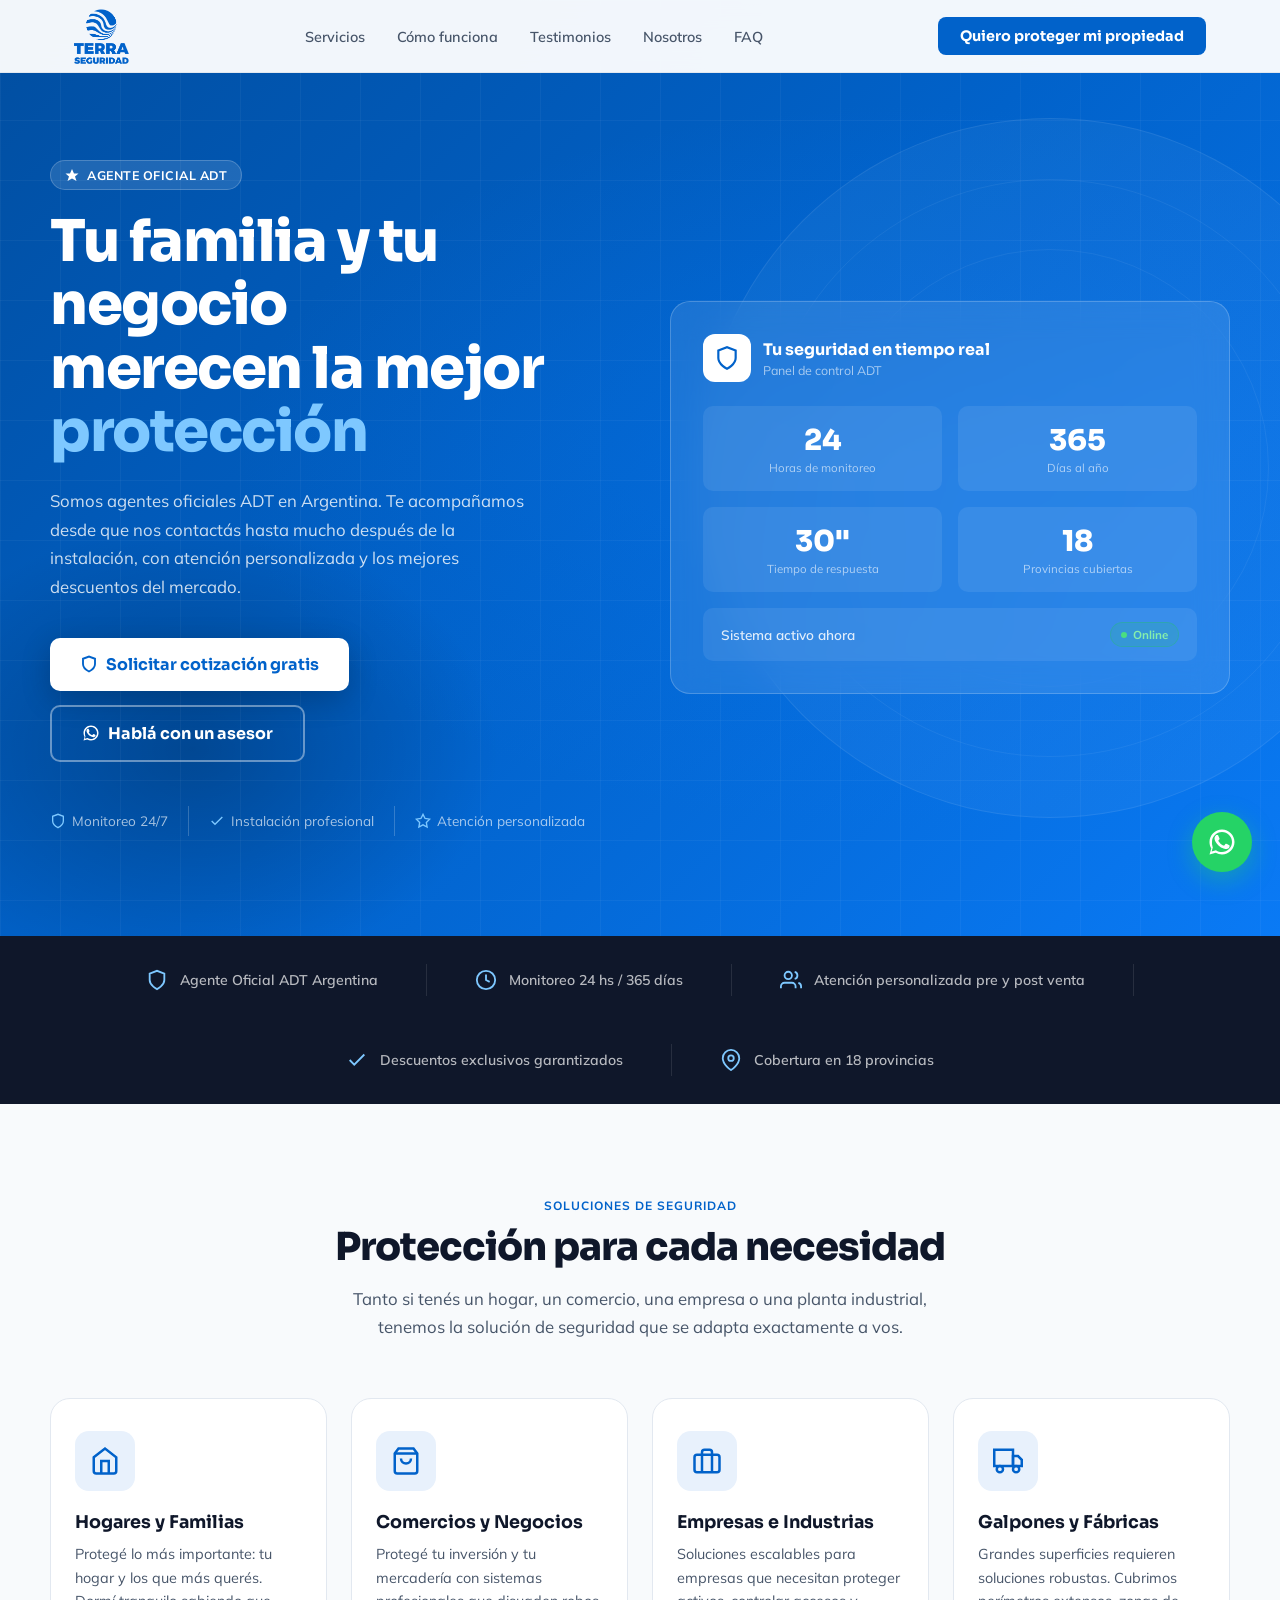
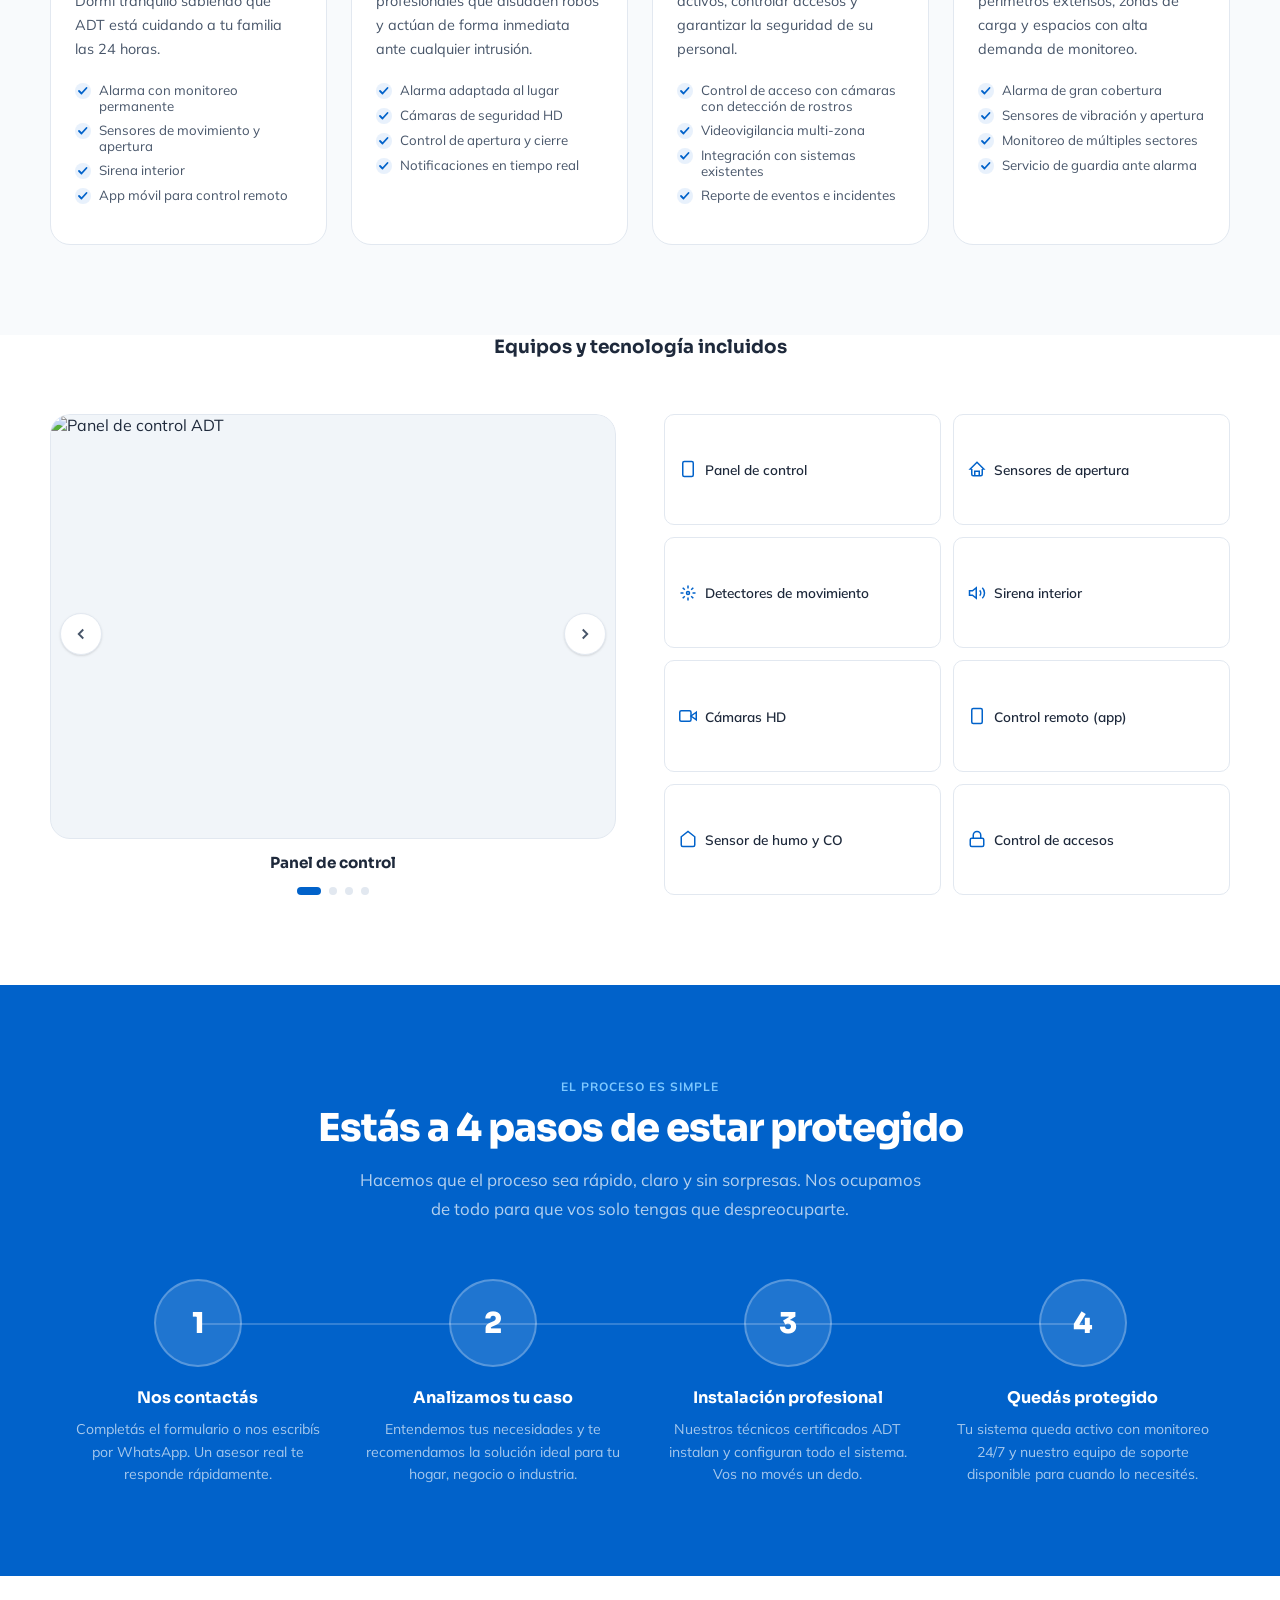
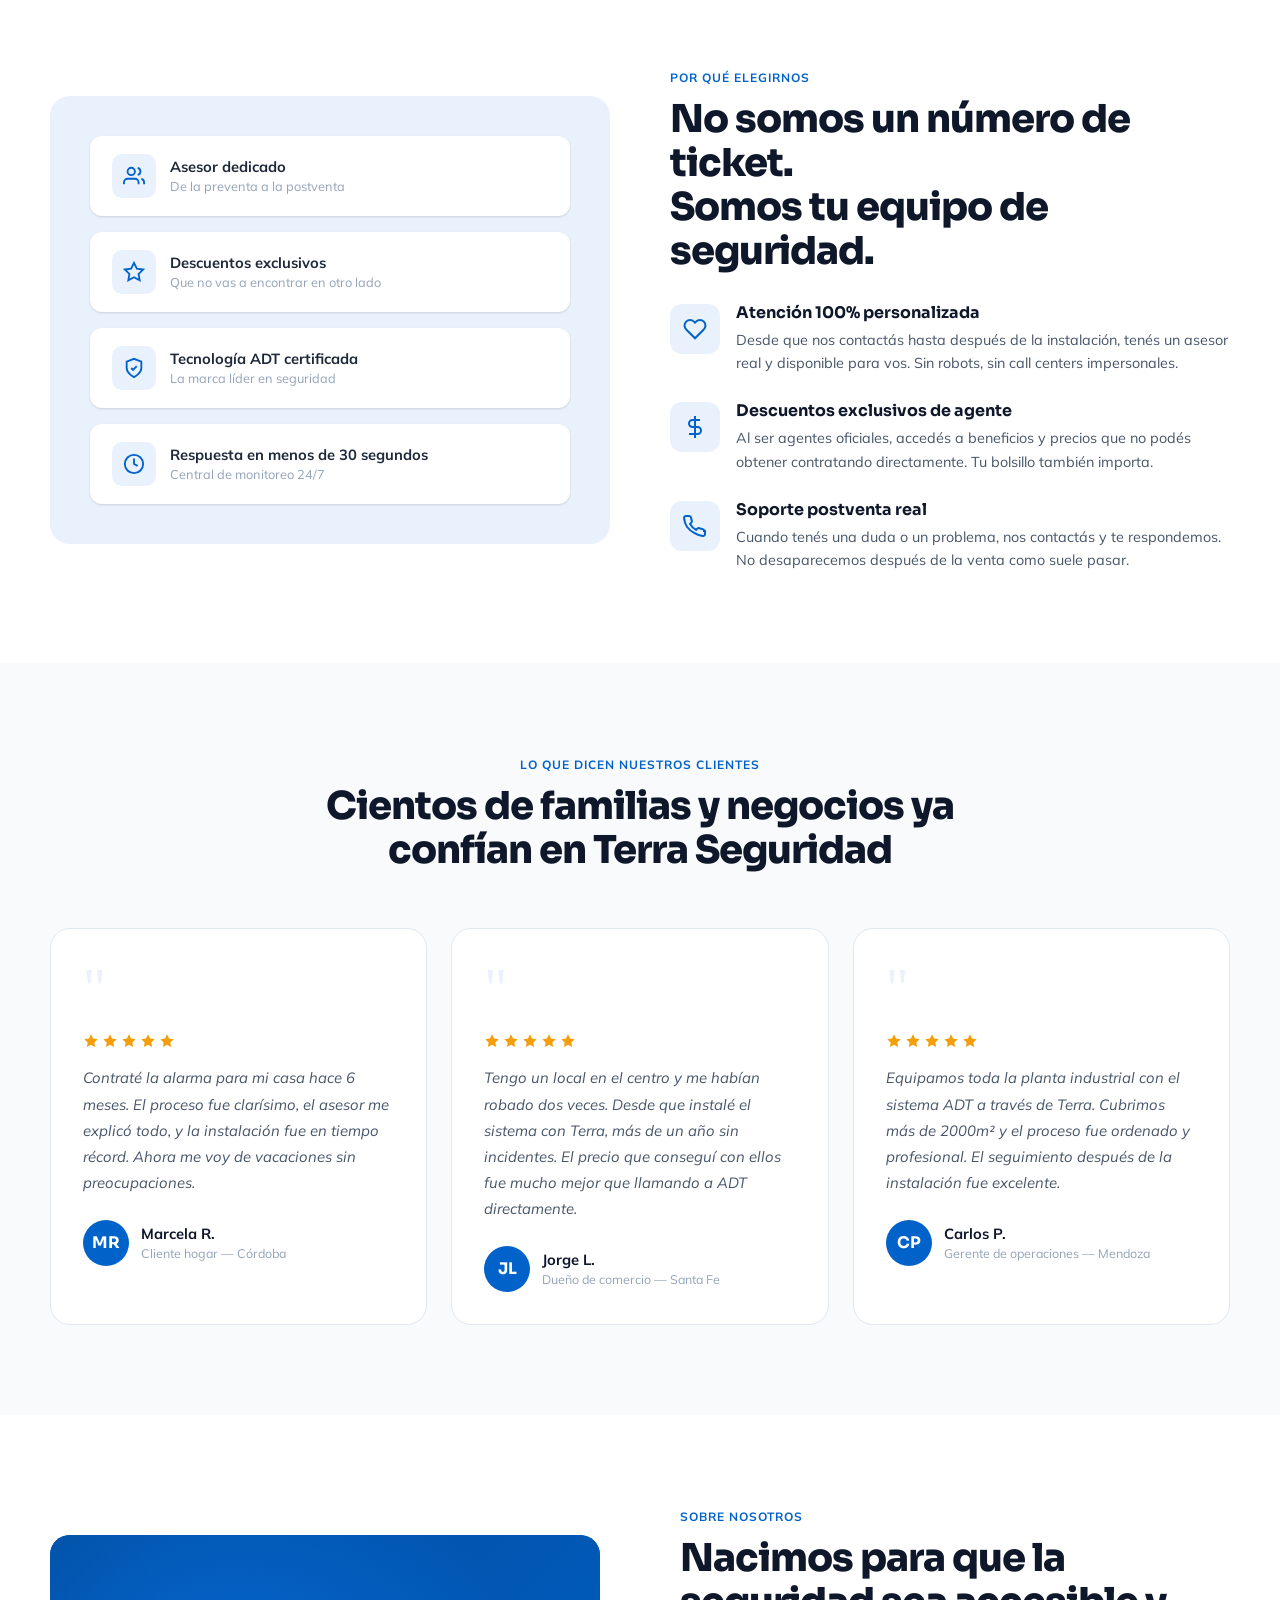
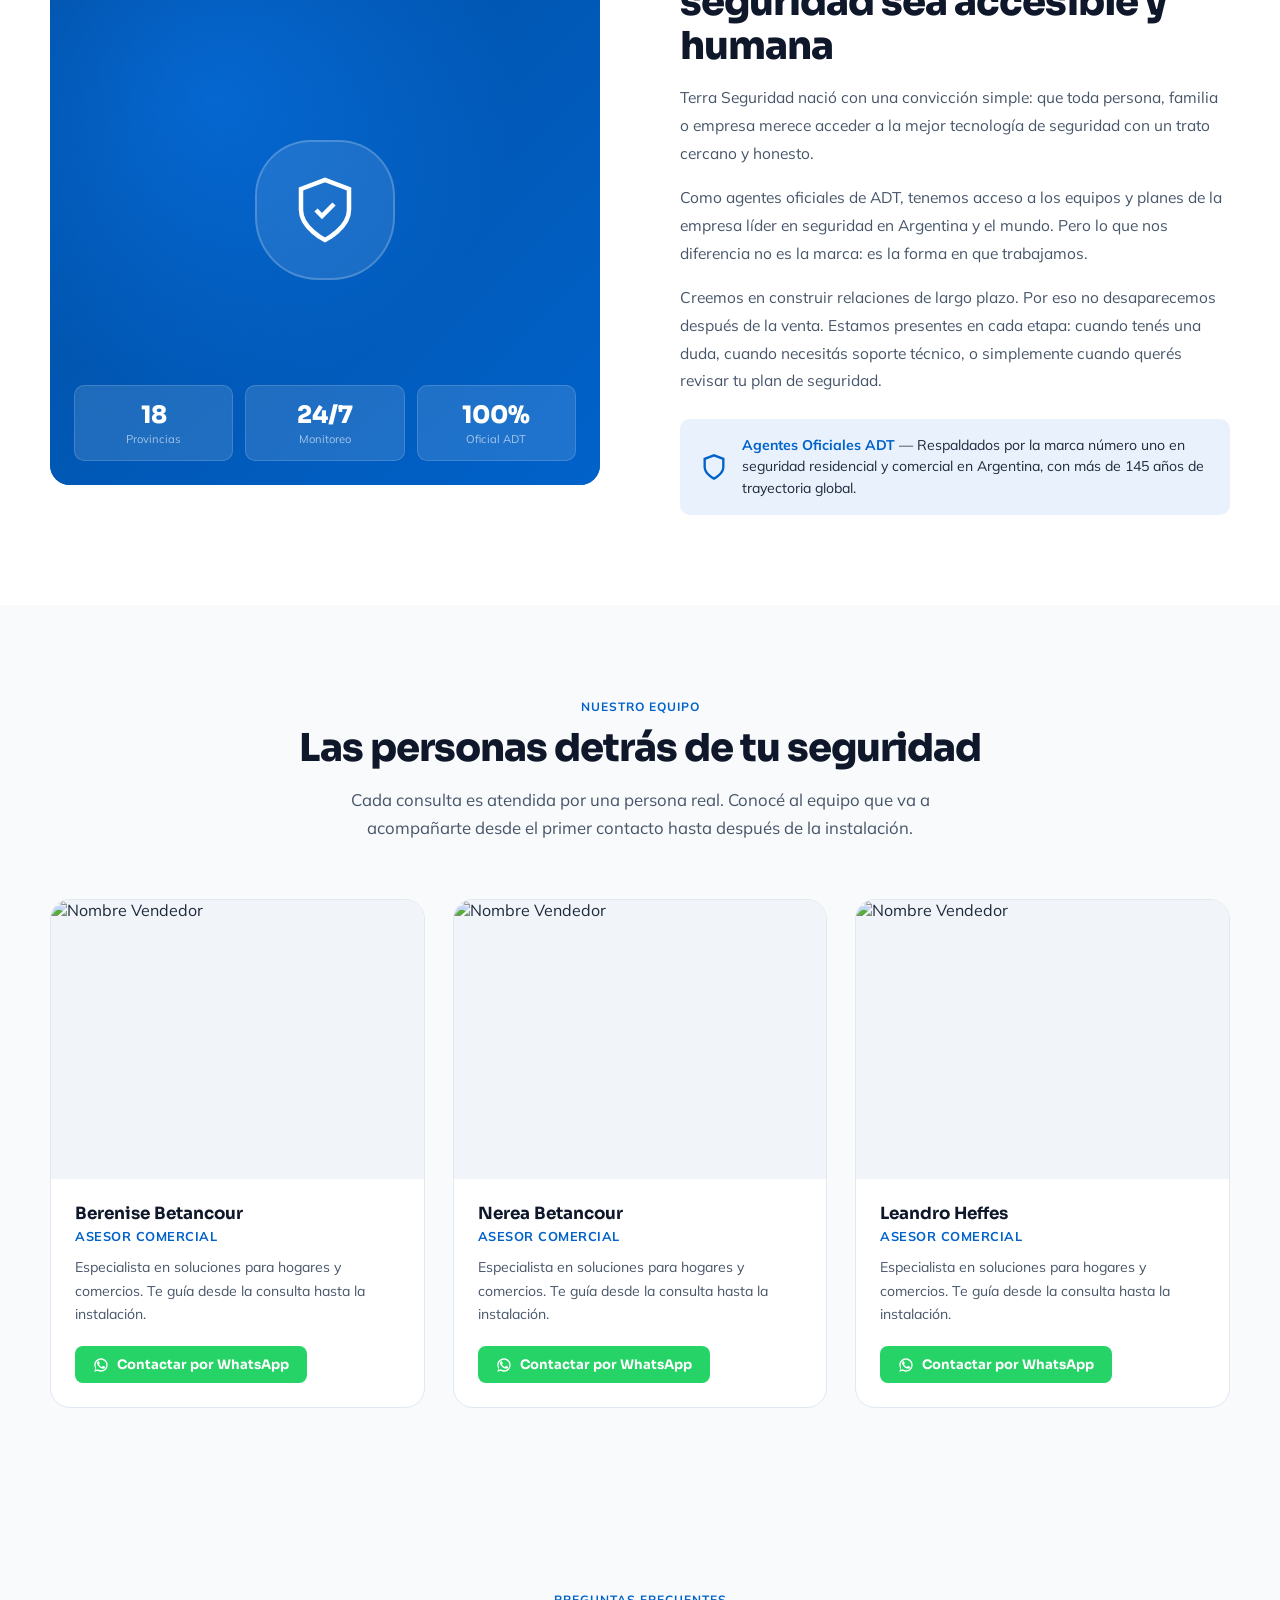
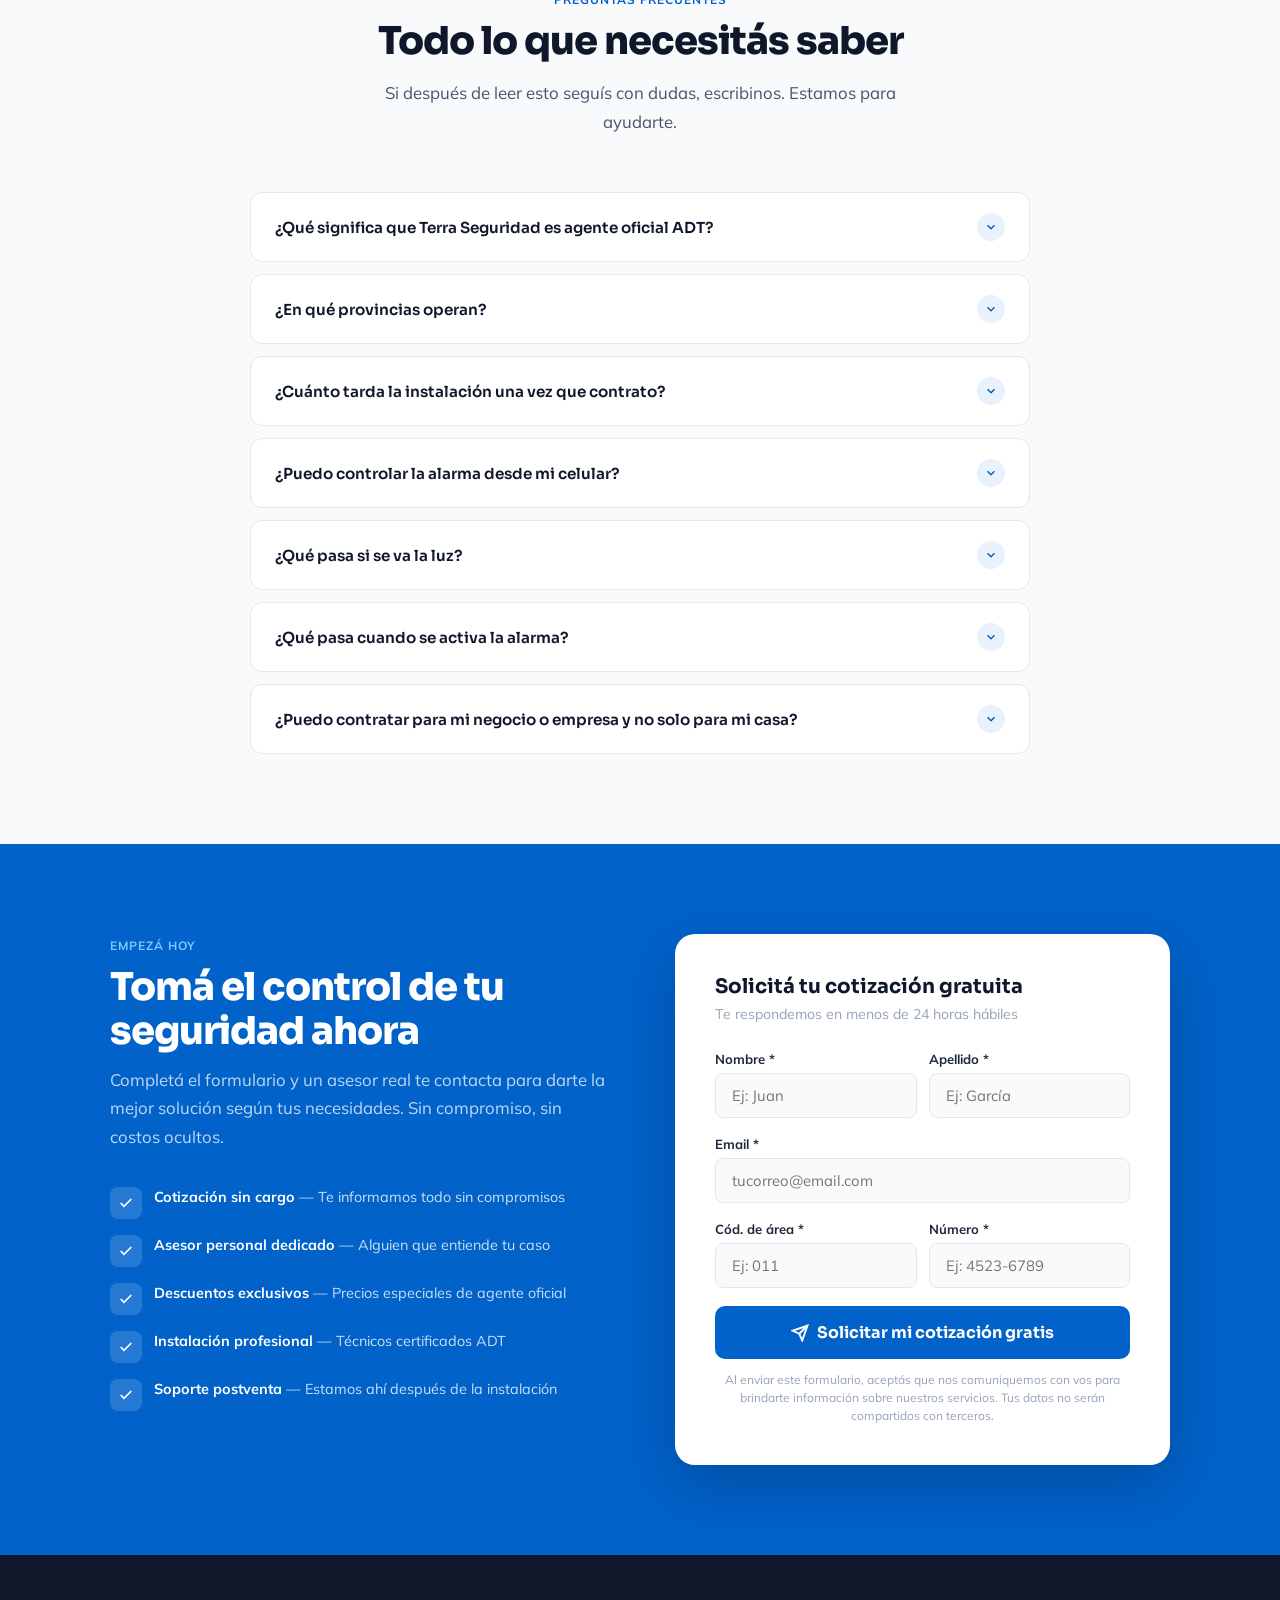
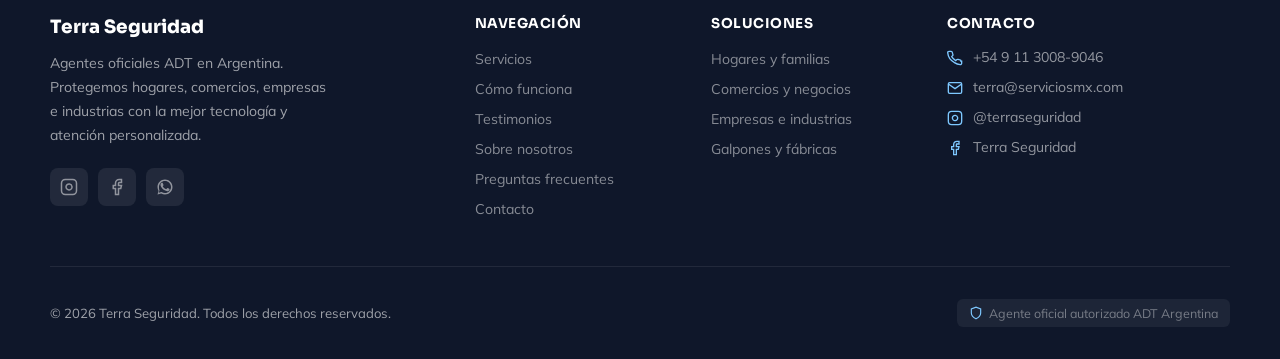
==== index.html @ da224b40 "first commit" ====
<!DOCTYPE html>
<html lang="es">
<head>
  <meta charset="UTF-8" />
  <meta name="viewport" content="width=device-width, initial-scale=1.0" />
  <title>Terra Seguridad | Agente Oficial ADT — Protegé lo que más querés</title>
  <meta name="description" content="Terra Seguridad, agente oficial ADT en Argentina. Alarmas, monitoreo 24/7 y equipos de seguridad con atención personalizada y descuentos exclusivos." />
  <link rel="preconnect" href="https://fonts.googleapis.com" />
  <link rel="preconnect" href="https://fonts.gstatic.com" crossorigin />
  <link href="https://fonts.googleapis.com/css2?family=Sora:wght@400;500;600;700;800&family=Mulish:wght@400;500;600;700&display=swap" rel="stylesheet" />
  <link rel="stylesheet" href="styles.css" />
  <link rel="icon" type="image/ico" href="./assets/favicon/favicon.ico">
</head>
<body>

<!-- ── NAV ── -->
<nav class="nav" id="nav">
  <div class="nav-inner">
    <a href="#inicio" class="nav-logo">
      <img src="./assets/images/blueTerraLogo.png" alt="Terra Seguridad" onerror="this.style.display='none'" />
    </a>
    <ul class="nav-links">
      <li><a href="#servicios">Servicios</a></li>
      <li><a href="#como-funciona">Cómo funciona</a></li>
      <li><a href="#testimonios">Testimonios</a></li>
      <li><a href="#nosotros">Nosotros</a></li>
      <li><a href="#faq">FAQ</a></li>
    </ul>
    <a href="#contacto" class="nav-cta desktop">Quiero proteger mi propiedad</a>
    <button class="nav-mobile-btn" id="mobileMenuBtn" aria-label="Menú">
      <span></span><span></span><span></span>
    </button>
  </div>
</nav>

<!-- ── MOBILE MENU ── -->
<div class="mobile-menu" id="mobileMenu">
  <a href="#servicios" onclick="closeMobileMenu()">Servicios</a>
  <a href="#como-funciona" onclick="closeMobileMenu()">Cómo funciona</a>
  <a href="#testimonios" onclick="closeMobileMenu()">Testimonios</a>
  <a href="#nosotros" onclick="closeMobileMenu()">Nosotros</a>
  <a href="#faq" onclick="closeMobileMenu()">FAQ</a>
  <a href="#contacto" class="nav-cta" onclick="closeMobileMenu()">Quiero proteger mi propiedad</a>
</div>

<!-- ── HERO ── -->
<section class="hero" id="inicio">
  <div class="hero-bg"></div>
  <div class="hero-grid"></div>
  <div class="hero-shape"></div>
  <div class="hero-inner">
    <div>
      <div class="hero-badge">
        <svg viewBox="0 0 14 14" fill="none"><path d="M7 1L9 5.5H13.5L10 8.5L11.5 13L7 10.5L2.5 13L4 8.5L0.5 5.5H5L7 1Z" fill="currentColor"/></svg>
        Agente Oficial ADT
      </div>
      <h1 class="hero-title">
        Tu familia y tu negocio<br/>
        merecen la mejor<br/>
        <span>protección</span>
      </h1>
      <p class="hero-sub">
        Somos agentes oficiales ADT en Argentina. Te acompañamos desde que nos contactás hasta mucho después de la instalación, con atención personalizada y los mejores descuentos del mercado.
      </p>
      <div class="hero-actions">
        <a href="#contacto" class="btn-primary">
          <svg width="18" height="18" viewBox="0 0 24 24" fill="none" stroke="currentColor" stroke-width="2.5"><path d="M12 22s8-4 8-10V5l-8-3-8 3v7c0 6 8 10 8 10z"/></svg>
          Solicitar cotización gratis
        </a>
        <a href="https://wa.me/5491130089046" target="_blank" class="btn-secondary">
          <svg viewBox="0 0 24 24" width="18" height="18" fill="currentColor"><path d="M17.472 14.382c-.297-.149-1.758-.867-2.03-.967-.273-.099-.471-.148-.67.15-.197.297-.767.966-.94 1.164-.173.199-.347.223-.644.075-.297-.15-1.255-.463-2.39-1.475-.883-.788-1.48-1.761-1.653-2.059-.173-.297-.018-.458.13-.606.134-.133.298-.347.446-.52.149-.174.198-.298.298-.497.099-.198.05-.371-.025-.52-.075-.149-.669-1.612-.916-2.207-.242-.579-.487-.5-.669-.51-.173-.008-.371-.01-.57-.01-.198 0-.52.074-.792.372-.272.297-1.04 1.016-1.04 2.479 0 1.462 1.065 2.875 1.213 3.074.149.198 2.096 3.2 5.077 4.487.709.306 1.262.489 1.694.625.712.227 1.36.195 1.871.118.571-.085 1.758-.719 2.006-1.413.248-.694.248-1.289.173-1.413-.074-.124-.272-.198-.57-.347z"/><path d="M11.999 2C6.477 2 2 6.477 2 12c0 1.89.525 3.66 1.438 5.168L2 22l4.948-1.42A9.956 9.956 0 0 0 12 22c5.523 0 10-4.477 10-10S17.522 2 12 2zm0 18c-1.665 0-3.22-.457-4.548-1.251l-.328-.195-3.408.978.957-3.32-.214-.34A7.956 7.956 0 0 1 4 12c0-4.411 3.589-8 8-8s8 3.589 8 8-3.589 8-8 8z"/></svg>
          Hablá con un asesor
        </a>
      </div>
      <div class="hero-trust">
        <div class="hero-trust-item">
          <svg viewBox="0 0 24 24" fill="none" stroke="currentColor" stroke-width="2"><path d="M12 22s8-4 8-10V5l-8-3-8 3v7c0 6 8 10 8 10z"/></svg>
          Monitoreo 24/7
        </div>
        <div class="hero-trust-divider"></div>
        <div class="hero-trust-item">
          <svg viewBox="0 0 24 24" fill="none" stroke="currentColor" stroke-width="2"><polyline points="20 6 9 17 4 12"/></svg>
          Instalación profesional
        </div>
        <div class="hero-trust-divider"></div>
        <div class="hero-trust-item">
          <svg viewBox="0 0 24 24" fill="none" stroke="currentColor" stroke-width="2"><path d="M12 2l3.09 6.26L22 9.27l-5 4.87 1.18 6.88L12 17.77l-6.18 3.25L7 14.14 2 9.27l6.91-1.01L12 2z"/></svg>
          Atención personalizada
        </div>
      </div>
    </div>
    <div>
      <div class="hero-card">
        <div class="hero-card-header">
          <div class="hero-card-icon">
            <svg viewBox="0 0 24 24" fill="none" stroke="currentColor" stroke-width="2"><path d="M12 22s8-4 8-10V5l-8-3-8 3v7c0 6 8 10 8 10z"/></svg>
          </div>
          <div>
            <div class="hero-card-title">Tu seguridad en tiempo real</div>
            <div class="hero-card-sub">Panel de control ADT</div>
          </div>
        </div>
        <div class="hero-stat-grid">
          <div class="hero-stat">
            <div class="hero-stat-num" data-count="24">0</div>
            <div class="hero-stat-label">Horas de monitoreo</div>
          </div>
          <div class="hero-stat">
            <div class="hero-stat-num" data-count="365">0</div>
            <div class="hero-stat-label">Días al año</div>
          </div>
          <div class="hero-stat">
            <div class="hero-stat-num">30"</div>
            <div class="hero-stat-label">Tiempo de respuesta</div>
          </div>
          <div class="hero-stat">
            <div class="hero-stat-num">18</div>
            <div class="hero-stat-label">Provincias cubiertas</div>
          </div>
        </div>
        <div class="hero-monitoring">
          <span class="hero-monitoring-text">Sistema activo ahora</span>
          <span class="hero-pill"><span class="hero-pill-dot"></span>Online</span>
        </div>
      </div>
    </div>
  </div>
</section>

<!-- ── TRUST BAR ── -->
<div class="trust-bar">
  <div class="trust-bar-inner">
    <div class="trust-item">
      <svg viewBox="0 0 24 24" fill="none" stroke="currentColor" stroke-width="2"><path d="M12 22s8-4 8-10V5l-8-3-8 3v7c0 6 8 10 8 10z"/></svg>
      <span class="trust-item-text">Agente Oficial ADT Argentina</span>
    </div>
    <div class="trust-divider"></div>
    <div class="trust-item">
      <svg viewBox="0 0 24 24" fill="none" stroke="currentColor" stroke-width="2"><circle cx="12" cy="12" r="10"/><polyline points="12 6 12 12 16 14"/></svg>
      <span class="trust-item-text">Monitoreo 24 hs / 365 días</span>
    </div>
    <div class="trust-divider"></div>
    <div class="trust-item">
      <svg viewBox="0 0 24 24" fill="none" stroke="currentColor" stroke-width="2"><path d="M17 21v-2a4 4 0 0 0-4-4H5a4 4 0 0 0-4 4v2"/><circle cx="9" cy="7" r="4"/><path d="M23 21v-2a4 4 0 0 0-3-3.87"/><path d="M16 3.13a4 4 0 0 1 0 7.75"/></svg>
      <span class="trust-item-text">Atención personalizada pre y post venta</span>
    </div>
    <div class="trust-divider"></div>
    <div class="trust-item">
      <svg viewBox="0 0 24 24" fill="none" stroke="currentColor" stroke-width="2"><polyline points="20 6 9 17 4 12"/></svg>
      <span class="trust-item-text">Descuentos exclusivos garantizados</span>
    </div>
    <div class="trust-divider"></div>
    <div class="trust-item">
      <svg viewBox="0 0 24 24" fill="none" stroke="currentColor" stroke-width="2"><path d="M21 10c0 7-9 13-9 13s-9-6-9-13a9 9 0 0 1 18 0z"/><circle cx="12" cy="10" r="3"/></svg>
      <span class="trust-item-text">Cobertura en 18 provincias</span>
    </div>
  </div>
</div>

<!-- ── PRODUCTOS / SERVICIOS ── -->
<section class="products" id="servicios">
  <div class="section-inner">
    <div class="section-header center fade-up">
      <span class="section-tag">Soluciones de seguridad</span>
      <h2 class="section-title">Protección para cada necesidad</h2>
      <p class="section-sub">
        Tanto si tenés un hogar, un comercio, una empresa o una planta industrial, tenemos la solución de seguridad que se adapta exactamente a vos.
      </p>
    </div>
    <div class="products-grid">
      <div class="product-card fade-up">
        <div class="product-icon">
          <svg viewBox="0 0 24 24" fill="none" stroke="currentColor" stroke-width="2"><path d="M3 9l9-7 9 7v11a2 2 0 0 1-2 2H5a2 2 0 0 1-2-2z"/><polyline points="9 22 9 12 15 12 15 22"/></svg>
        </div>
        <div class="product-name">Hogares y Familias</div>
        <p class="product-desc">Protegé lo más importante: tu hogar y los que más querés. Dormí tranquilo sabiendo que ADT está cuidando a tu familia las 24 horas.</p>
        <ul class="product-features">
          <li>Alarma con monitoreo permanente</li>
          <li>Sensores de movimiento y apertura</li>
          <li>Sirena interior</li>
          <li>App móvil para control remoto</li>
        </ul>
      </div>
      <div class="product-card fade-up">
        <div class="product-icon">
          <svg viewBox="0 0 24 24" fill="none" stroke="currentColor" stroke-width="2"><path d="M6 2L3 6v14a2 2 0 0 0 2 2h14a2 2 0 0 0 2-2V6l-3-4z"/><line x1="3" y1="6" x2="21" y2="6"/><path d="M16 10a4 4 0 0 1-8 0"/></svg>
        </div>
        <div class="product-name">Comercios y Negocios</div>
        <p class="product-desc">Protegé tu inversión y tu mercadería con sistemas profesionales que disuaden robos y actúan de forma inmediata ante cualquier intrusión.</p>
        <ul class="product-features">
          <li>Alarma adaptada al lugar</li>
          <li>Cámaras de seguridad HD</li>
          <li>Control de apertura y cierre</li>
          <li>Notificaciones en tiempo real</li>
        </ul>
      </div>
      <div class="product-card fade-up">
        <div class="product-icon">
          <svg viewBox="0 0 24 24" fill="none" stroke="currentColor" stroke-width="2"><rect x="2" y="7" width="20" height="14" rx="2" ry="2"/><path d="M16 21V5a2 2 0 0 0-2-2h-4a2 2 0 0 0-2 2v16"/></svg>
        </div>
        <div class="product-name">Empresas e Industrias</div>
        <p class="product-desc">Soluciones escalables para empresas que necesitan proteger activos, controlar accesos y garantizar la seguridad de su personal.</p>
        <ul class="product-features">
          <li>Control de acceso con cámaras con detección de rostros</li>
          <li>Videovigilancia multi-zona</li>
          <li>Integración con sistemas existentes</li>
          <li>Reporte de eventos e incidentes</li>
        </ul>
      </div>
      <div class="product-card fade-up">
        <div class="product-icon">
          <svg viewBox="0 0 24 24" fill="none" stroke="currentColor" stroke-width="2"><path d="M1 3h15v13H1z"/><path d="M16 8h4l3 3v5h-7V8z"/><circle cx="5.5" cy="18.5" r="2.5"/><circle cx="18.5" cy="18.5" r="2.5"/></svg>
        </div>
        <div class="product-name">Galpones y Fábricas</div>
        <p class="product-desc">Grandes superficies requieren soluciones robustas. Cubrimos perímetros extensos, zonas de carga y espacios con alta demanda de monitoreo.</p>
        <ul class="product-features">
          <li>Alarma de gran cobertura</li>
          <li>Sensores de vibración y apertura</li>
          <li>Monitoreo de múltiples sectores</li>
          <li>Servicio de guardia ante alarma</li>
        </ul>
      </div>
    </div>
  </div>
</section>

<!-- ── EQUIPOS ── -->
<div class="equip-section">
  <div class="equip-inner fade-up">
    <p class="equip-title">Equipos y tecnología incluidos</p>

    <!-- Carousel -->
    <div class="equip-carousel-wrapper">
      <div class="equip-carousel" id="equipCarousel">
        <div class="equip-slide">
          <div class="equip-slide-img-wrap">
            <img src="assets/images/equipo 1.png" alt="Panel de control ADT" />
          </div>
          <div class="equip-slide-label">Panel de control</div>
        </div>
        <div class="equip-slide">
          <div class="equip-slide-img-wrap">
            <img src="assets/images/equipo 2.png" alt="Cámara de seguridad HD" />
          </div>
          <div class="equip-slide-label">Cámara HD</div>
        </div>
        <div class="equip-slide">
          <div class="equip-slide-img-wrap">
            <img src="assets/images/equipo 1.png" alt="Sensor de movimiento" />
          </div>
          <div class="equip-slide-label">Sensor de movimiento</div>
        </div>
        <div class="equip-slide">
          <div class="equip-slide-img-wrap">
            <img src="assets/images/equipo 2.png" alt="Sirena interior" />
          </div>
          <div class="equip-slide-label">Sirena interior</div>
        </div>
      </div>

      <button class="equip-arrow equip-arrow-prev" id="equipPrev" aria-label="Anterior">
        <svg viewBox="0 0 24 24" fill="none" stroke="currentColor" stroke-width="2.5"><polyline points="15 18 9 12 15 6"/></svg>
      </button>
      <button class="equip-arrow equip-arrow-next" id="equipNext" aria-label="Siguiente">
        <svg viewBox="0 0 24 24" fill="none" stroke="currentColor" stroke-width="2.5"><polyline points="9 6 15 12 9 18"/></svg>
      </button>

      <div class="equip-dots" id="equipDots">
        <button class="equip-dot active" onclick="goToSlide(0)" aria-label="Slide 1"></button>
        <button class="equip-dot" onclick="goToSlide(1)" aria-label="Slide 2"></button>
        <button class="equip-dot" onclick="goToSlide(2)" aria-label="Slide 3"></button>
        <button class="equip-dot" onclick="goToSlide(3)" aria-label="Slide 4"></button>
      </div>
    </div>

    <!-- Chips (igual que antes) -->
    <div class="equip-grid">
      <div class="equip-chip"><svg viewBox="0 0 24 24" fill="none" stroke="currentColor" stroke-width="2"><rect x="5" y="2" width="14" height="20" rx="2" ry="2"/><line x1="12" y1="18" x2="12.01" y2="18"/></svg>Panel de control</div>
      <div class="equip-chip"><svg viewBox="0 0 24 24" fill="none" stroke="currentColor" stroke-width="2"><path d="M5 12H3l9-9 9 9h-2"/><path d="M5 12v7a2 2 0 0 0 2 2h10a2 2 0 0 0 2-2v-7"/><path d="M9 21v-6h6v6"/></svg>Sensores de apertura</div>
      <div class="equip-chip"><svg viewBox="0 0 24 24" fill="none" stroke="currentColor" stroke-width="2"><circle cx="12" cy="12" r="2"/><path d="M12 2v4M12 18v4M4.93 4.93l2.83 2.83M16.24 16.24l2.83 2.83M2 12h4M18 12h4M4.93 19.07l2.83-2.83M16.24 7.76l2.83-2.83"/></svg>Detectores de movimiento</div>
      <div class="equip-chip"><svg viewBox="0 0 24 24" fill="none" stroke="currentColor" stroke-width="2"><polygon points="11 5 6 9 2 9 2 15 6 15 11 19 11 5"/><path d="M15.54 8.46a5 5 0 0 1 0 7.07"/><path d="M19.07 4.93a10 10 0 0 1 0 14.14"/></svg>Sirena interior</div>
      <div class="equip-chip"><svg viewBox="0 0 24 24" fill="none" stroke="currentColor" stroke-width="2"><path d="M23 7l-7 5 7 5V7z"/><rect x="1" y="5" width="15" height="14" rx="2" ry="2"/></svg>Cámaras HD</div>
      <div class="equip-chip"><svg viewBox="0 0 24 24" fill="none" stroke="currentColor" stroke-width="2"><rect x="5" y="2" width="14" height="20" rx="2" ry="2"/><line x1="12" y1="18" x2="12.01" y2="18"/></svg>Control remoto (app)</div>
      <div class="equip-chip"><svg viewBox="0 0 24 24" fill="none" stroke="currentColor" stroke-width="2"><path d="M3 9l9-7 9 7v11a2 2 0 0 1-2 2H5a2 2 0 0 1-2-2z"/></svg>Sensor de humo y CO</div>
      <div class="equip-chip"><svg viewBox="0 0 24 24" fill="none" stroke="currentColor" stroke-width="2"><rect x="3" y="11" width="18" height="11" rx="2" ry="2"/><path d="M7 11V7a5 5 0 0 1 10 0v4"/></svg>Control de accesos</div>
    </div>
  </div>
</div>

<!-- ── CÓMO FUNCIONA ── -->
<section class="how" id="como-funciona">
  <div class="section-inner">
    <div class="section-header center fade-up">
      <span class="section-tag">El proceso es simple</span>
      <h2 class="section-title">Estás a 4 pasos de estar protegido</h2>
      <p class="section-sub" style="color:rgba(255,255,255,.7)">
        Hacemos que el proceso sea rápido, claro y sin sorpresas. Nos ocupamos de todo para que vos solo tengas que despreocuparte.
      </p>
    </div>
    <div class="steps">
      <div class="step fade-up">
        <div class="step-num">1</div>
        <div class="step-title">Nos contactás</div>
        <p class="step-desc">Completás el formulario o nos escribís por WhatsApp. Un asesor real te responde rápidamente.</p>
      </div>
      <div class="step fade-up">
        <div class="step-num">2</div>
        <div class="step-title">Analizamos tu caso</div>
        <p class="step-desc">Entendemos tus necesidades y te recomendamos la solución ideal para tu hogar, negocio o industria.</p>
      </div>
      <div class="step fade-up">
        <div class="step-num">3</div>
        <div class="step-title">Instalación profesional</div>
        <p class="step-desc">Nuestros técnicos certificados ADT instalan y configuran todo el sistema. Vos no movés un dedo.</p>
      </div>
      <div class="step fade-up">
        <div class="step-num">4</div>
        <div class="step-title">Quedás protegido</div>
        <p class="step-desc">Tu sistema queda activo con monitoreo 24/7 y nuestro equipo de soporte disponible para cuando lo necesités.</p>
      </div>
    </div>
  </div>
</section>

<!-- ── POR QUÉ ELEGIRNOS ── -->
<section class="about" id="por-que">
  <div class="section-inner">
    <div class="why-grid">
      <div class="why-visual fade-up">
        <div class="why-visual-card">
          <div class="why-visual-icon"><svg viewBox="0 0 24 24" fill="none" stroke="currentColor" stroke-width="2"><path d="M17 21v-2a4 4 0 0 0-4-4H5a4 4 0 0 0-4 4v2"/><circle cx="9" cy="7" r="4"/><path d="M23 21v-2a4 4 0 0 0-3-3.87"/><path d="M16 3.13a4 4 0 0 1 0 7.75"/></svg></div>
          <div><div class="why-visual-text">Asesor dedicado</div><div class="why-visual-sub">De la preventa a la postventa</div></div>
        </div>
        <div class="why-visual-card">
          <div class="why-visual-icon"><svg viewBox="0 0 24 24" fill="none" stroke="currentColor" stroke-width="2"><path d="M12 2l3.09 6.26L22 9.27l-5 4.87 1.18 6.88L12 17.77l-6.18 3.25L7 14.14 2 9.27l6.91-1.01L12 2z"/></svg></div>
          <div><div class="why-visual-text">Descuentos exclusivos</div><div class="why-visual-sub">Que no vas a encontrar en otro lado</div></div>
        </div>
        <div class="why-visual-card">
          <div class="why-visual-icon"><svg viewBox="0 0 24 24" fill="none" stroke="currentColor" stroke-width="2"><path d="M12 22s8-4 8-10V5l-8-3-8 3v7c0 6 8 10 8 10z"/><polyline points="9 12 11 14 15 10"/></svg></div>
          <div><div class="why-visual-text">Tecnología ADT certificada</div><div class="why-visual-sub">La marca líder en seguridad</div></div>
        </div>
        <div class="why-visual-card">
          <div class="why-visual-icon"><svg viewBox="0 0 24 24" fill="none" stroke="currentColor" stroke-width="2"><circle cx="12" cy="12" r="10"/><polyline points="12 6 12 12 16 14"/></svg></div>
          <div><div class="why-visual-text">Respuesta en menos de 30 segundos</div><div class="why-visual-sub">Central de monitoreo 24/7</div></div>
        </div>
      </div>
      <div class="fade-up">
        <span class="section-tag">Por qué elegirnos</span>
        <h2 class="section-title">No somos un número de ticket.<br/>Somos tu equipo de seguridad.</h2>
        <div class="why-list" style="margin-top: 28px;">
          <div class="why-item">
            <div class="why-item-icon"><svg viewBox="0 0 24 24" fill="none" stroke="currentColor" stroke-width="2"><path d="M20.84 4.61a5.5 5.5 0 0 0-7.78 0L12 5.67l-1.06-1.06a5.5 5.5 0 0 0-7.78 7.78l1.06 1.06L12 21.23l7.78-7.78 1.06-1.06a5.5 5.5 0 0 0 0-7.78z"/></svg></div>
            <div>
              <div class="why-item-title">Atención 100% personalizada</div>
              <p class="why-item-text">Desde que nos contactás hasta después de la instalación, tenés un asesor real y disponible para vos. Sin robots, sin call centers impersonales.</p>
            </div>
          </div>
          <div class="why-item">
            <div class="why-item-icon"><svg viewBox="0 0 24 24" fill="none" stroke="currentColor" stroke-width="2"><line x1="12" y1="1" x2="12" y2="23"/><path d="M17 5H9.5a3.5 3.5 0 0 0 0 7h5a3.5 3.5 0 0 1 0 7H6"/></svg></div>
            <div>
              <div class="why-item-title">Descuentos exclusivos de agente</div>
              <p class="why-item-text">Al ser agentes oficiales, accedés a beneficios y precios que no podés obtener contratando directamente. Tu bolsillo también importa.</p>
            </div>
          </div>
          <div class="why-item">
            <div class="why-item-icon"><svg viewBox="0 0 24 24" fill="none" stroke="currentColor" stroke-width="2"><path d="M22 16.92v3a2 2 0 0 1-2.18 2 19.79 19.79 0 0 1-8.63-3.07A19.5 19.5 0 0 1 4.15 13a19.79 19.79 0 0 1-3.07-8.67A2 2 0 0 1 3.06 2h3a2 2 0 0 1 2 1.72c.127.96.361 1.903.7 2.81a2 2 0 0 1-.45 2.11L7.09 9.91a16 16 0 0 0 6 6l1.27-1.27a2 2 0 0 1 2.11-.45c.907.339 1.85.573 2.81.7A2 2 0 0 1 21 17z"/></svg></div>
            <div>
              <div class="why-item-title">Soporte postventa real</div>
              <p class="why-item-text">Cuando tenés una duda o un problema, nos contactás y te respondemos. No desaparecemos después de la venta como suele pasar.</p>
            </div>
          </div>
        </div>
      </div>
    </div>
  </div>
</section>

<!-- ── TESTIMONIOS ── -->
<section class="testimonials" id="testimonios">
  <div class="section-inner">
    <div class="section-header center fade-up">
      <span class="section-tag">Lo que dicen nuestros clientes</span>
      <h2 class="section-title">Cientos de familias y negocios ya<br/>confían en Terra Seguridad</h2>
    </div>
    <div class="testimonials-grid">
      <div class="testi-card fade-up">
        <span class="testi-quote">"</span>
        <div class="testi-stars">
          <svg viewBox="0 0 24 24"><path d="M12 2l3.09 6.26L22 9.27l-5 4.87 1.18 6.88L12 17.77l-6.18 3.25L7 14.14 2 9.27l6.91-1.01L12 2z"/></svg>
          <svg viewBox="0 0 24 24"><path d="M12 2l3.09 6.26L22 9.27l-5 4.87 1.18 6.88L12 17.77l-6.18 3.25L7 14.14 2 9.27l6.91-1.01L12 2z"/></svg>
          <svg viewBox="0 0 24 24"><path d="M12 2l3.09 6.26L22 9.27l-5 4.87 1.18 6.88L12 17.77l-6.18 3.25L7 14.14 2 9.27l6.91-1.01L12 2z"/></svg>
          <svg viewBox="0 0 24 24"><path d="M12 2l3.09 6.26L22 9.27l-5 4.87 1.18 6.88L12 17.77l-6.18 3.25L7 14.14 2 9.27l6.91-1.01L12 2z"/></svg>
          <svg viewBox="0 0 24 24"><path d="M12 2l3.09 6.26L22 9.27l-5 4.87 1.18 6.88L12 17.77l-6.18 3.25L7 14.14 2 9.27l6.91-1.01L12 2z"/></svg>
        </div>
        <p class="testi-text">Contraté la alarma para mi casa hace 6 meses. El proceso fue clarísimo, el asesor me explicó todo, y la instalación fue en tiempo récord. Ahora me voy de vacaciones sin preocupaciones.</p>
        <div class="testi-author">
          <div class="testi-avatar">MR</div>
          <div><div class="testi-name">Marcela R.</div><div class="testi-role">Cliente hogar — Córdoba</div></div>
        </div>
      </div>
      <div class="testi-card fade-up">
        <span class="testi-quote">"</span>
        <div class="testi-stars">
          <svg viewBox="0 0 24 24"><path d="M12 2l3.09 6.26L22 9.27l-5 4.87 1.18 6.88L12 17.77l-6.18 3.25L7 14.14 2 9.27l6.91-1.01L12 2z"/></svg>
          <svg viewBox="0 0 24 24"><path d="M12 2l3.09 6.26L22 9.27l-5 4.87 1.18 6.88L12 17.77l-6.18 3.25L7 14.14 2 9.27l6.91-1.01L12 2z"/></svg>
          <svg viewBox="0 0 24 24"><path d="M12 2l3.09 6.26L22 9.27l-5 4.87 1.18 6.88L12 17.77l-6.18 3.25L7 14.14 2 9.27l6.91-1.01L12 2z"/></svg>
          <svg viewBox="0 0 24 24"><path d="M12 2l3.09 6.26L22 9.27l-5 4.87 1.18 6.88L12 17.77l-6.18 3.25L7 14.14 2 9.27l6.91-1.01L12 2z"/></svg>
          <svg viewBox="0 0 24 24"><path d="M12 2l3.09 6.26L22 9.27l-5 4.87 1.18 6.88L12 17.77l-6.18 3.25L7 14.14 2 9.27l6.91-1.01L12 2z"/></svg>
        </div>
        <p class="testi-text">Tengo un local en el centro y me habían robado dos veces. Desde que instalé el sistema con Terra, más de un año sin incidentes. El precio que conseguí con ellos fue mucho mejor que llamando a ADT directamente.</p>
        <div class="testi-author">
          <div class="testi-avatar">JL</div>
          <div><div class="testi-name">Jorge L.</div><div class="testi-role">Dueño de comercio — Santa Fe</div></div>
        </div>
      </div>
      <div class="testi-card fade-up">
        <span class="testi-quote">"</span>
        <div class="testi-stars">
          <svg viewBox="0 0 24 24"><path d="M12 2l3.09 6.26L22 9.27l-5 4.87 1.18 6.88L12 17.77l-6.18 3.25L7 14.14 2 9.27l6.91-1.01L12 2z"/></svg>
          <svg viewBox="0 0 24 24"><path d="M12 2l3.09 6.26L22 9.27l-5 4.87 1.18 6.88L12 17.77l-6.18 3.25L7 14.14 2 9.27l6.91-1.01L12 2z"/></svg>
          <svg viewBox="0 0 24 24"><path d="M12 2l3.09 6.26L22 9.27l-5 4.87 1.18 6.88L12 17.77l-6.18 3.25L7 14.14 2 9.27l6.91-1.01L12 2z"/></svg>
          <svg viewBox="0 0 24 24"><path d="M12 2l3.09 6.26L22 9.27l-5 4.87 1.18 6.88L12 17.77l-6.18 3.25L7 14.14 2 9.27l6.91-1.01L12 2z"/></svg>
          <svg viewBox="0 0 24 24"><path d="M12 2l3.09 6.26L22 9.27l-5 4.87 1.18 6.88L12 17.77l-6.18 3.25L7 14.14 2 9.27l6.91-1.01L12 2z"/></svg>
        </div>
        <p class="testi-text">Equipamos toda la planta industrial con el sistema ADT a través de Terra. Cubrimos más de 2000m² y el proceso fue ordenado y profesional. El seguimiento después de la instalación fue excelente.</p>
        <div class="testi-author">
          <div class="testi-avatar">CP</div>
          <div><div class="testi-name">Carlos P.</div><div class="testi-role">Gerente de operaciones — Mendoza</div></div>
        </div>
      </div>
    </div>
  </div>
</section>

<!-- ── SOBRE NOSOTROS ── -->
<section class="about" id="nosotros">
  <div class="section-inner">
    <div class="about-grid">
      <div class="about-visual fade-up">
        <div class="about-visual-bg"></div>
        <div class="about-visual-shield">
          <svg viewBox="0 0 24 24" fill="none" stroke="currentColor" stroke-width="1.5"><path d="M12 22s8-4 8-10V5l-8-3-8 3v7c0 6 8 10 8 10z"/><polyline points="9 12 11 14 15 10"/></svg>
        </div>
        <div class="about-stats">
          <div class="about-stat-card"><div class="about-stat-num">18</div><div class="about-stat-label">Provincias</div></div>
          <div class="about-stat-card"><div class="about-stat-num">24/7</div><div class="about-stat-label">Monitoreo</div></div>
          <div class="about-stat-card"><div class="about-stat-num">100%</div><div class="about-stat-label">Oficial ADT</div></div>
        </div>
      </div>
      <div class="fade-up">
        <span class="section-tag">Sobre nosotros</span>
        <h2 class="section-title">Nacimos para que la seguridad sea accesible y humana</h2>
        <div class="about-text">
          <p>Terra Seguridad nació con una convicción simple: que toda persona, familia o empresa merece acceder a la mejor tecnología de seguridad con un trato cercano y honesto.</p>
          <p>Como agentes oficiales de ADT, tenemos acceso a los equipos y planes de la empresa líder en seguridad en Argentina y el mundo. Pero lo que nos diferencia no es la marca: es la forma en que trabajamos.</p>
          <p>Creemos en construir relaciones de largo plazo. Por eso no desaparecemos después de la venta. Estamos presentes en cada etapa: cuando tenés una duda, cuando necesitás soporte técnico, o simplemente cuando querés revisar tu plan de seguridad.</p>
        </div>
        <div class="about-adt">
          <svg viewBox="0 0 24 24" fill="none" stroke="currentColor" stroke-width="2"><path d="M12 22s8-4 8-10V5l-8-3-8 3v7c0 6 8 10 8 10z"/></svg>
          <p class="about-adt-text"><strong>Agentes Oficiales ADT</strong> — Respaldados por la marca número uno en seguridad residencial y comercial en Argentina, con más de 145 años de trayectoria global.</p>
        </div>
      </div>
    </div>
  </div>
</section>

<!-- ── EQUIPO ── -->
<section style="background: var(--gray-50); padding: 90px 24px;" id="equipo">
  <div class="section-inner">
    <div class="section-header center fade-up">
      <span class="section-tag">Nuestro equipo</span>
      <h2 class="section-title">Las personas detrás de tu seguridad</h2>
      <p class="section-sub">Cada consulta es atendida por una persona real. Conocé al equipo que va a acompañarte desde el primer contacto hasta después de la instalación.</p>
    </div>
    <div class="team-grid">

      <div class="team-card fade-up">
        <div class="team-photo-wrap">
          <img src="assets/images/vendedor-1.jpg" alt="Nombre Vendedor" />
        </div>
        <div class="team-info">
          <div class="team-name">Berenise Betancour</div>
          <div class="team-role">Asesor comercial</div>
          <div class="team-bio">Especialista en soluciones para hogares y comercios. Te guía desde la consulta hasta la instalación.</div>
          <a class="team-wa" href="https://wa.me/5491100000000?text=Hola,%20quiero%20consultar%20sobre%20seguridad%20ADT." target="_blank">
            <svg viewBox="0 0 24 24" fill="currentColor"><path d="M17.472 14.382c-.297-.149-1.758-.867-2.03-.967-.273-.099-.471-.148-.67.15-.197.297-.767.966-.94 1.164-.173.199-.347.223-.644.075-.297-.15-1.255-.463-2.39-1.475-.883-.788-1.48-1.761-1.653-2.059-.173-.297-.018-.458.13-.606.134-.133.298-.347.446-.52.149-.174.198-.298.298-.497.099-.198.05-.371-.025-.52-.075-.149-.669-1.612-.916-2.207-.242-.579-.487-.5-.669-.51-.173-.008-.371-.01-.57-.01-.198 0-.52.074-.792.372-.272.297-1.04 1.016-1.04 2.479 0 1.462 1.065 2.875 1.213 3.074.149.198 2.096 3.2 5.077 4.487.709.306 1.262.489 1.694.625.712.227 1.36.195 1.871.118.571-.085 1.758-.719 2.006-1.413.248-.694.248-1.289.173-1.413-.074-.124-.272-.198-.57-.347z"/><path d="M11.999 2C6.477 2 2 6.477 2 12c0 1.89.525 3.66 1.438 5.168L2 22l4.948-1.42A9.956 9.956 0 0 0 12 22c5.523 0 10-4.477 10-10S17.522 2 12 2zm0 18c-1.665 0-3.22-.457-4.548-1.251l-.328-.195-3.408.978.957-3.32-.214-.34A7.956 7.956 0 0 1 4 12c0-4.411 3.589-8 8-8s8 3.589 8 8-3.589 8-8 8z"/></svg>
            Contactar por WhatsApp
          </a>
        </div>
      </div>

      <div class="team-card fade-up">
        <div class="team-photo-wrap">
          <img src="assets/images/vendedor-2.jpg" alt="Nombre Vendedor" />
        </div>
        <div class="team-info">
          <div class="team-name">Nerea Betancour</div>
          <div class="team-role">Asesor comercial</div>
          <div class="team-bio">Especialista en soluciones para hogares y comercios. Te guía desde la consulta hasta la instalación.</div>
          <a class="team-wa" href="https://wa.me/5491100000000?text=Hola,%20quiero%20consultar%20sobre%20seguridad%20ADT." target="_blank">
            <svg viewBox="0 0 24 24" fill="currentColor"><path d="M17.472 14.382c-.297-.149-1.758-.867-2.03-.967-.273-.099-.471-.148-.67.15-.197.297-.767.966-.94 1.164-.173.199-.347.223-.644.075-.297-.15-1.255-.463-2.39-1.475-.883-.788-1.48-1.761-1.653-2.059-.173-.297-.018-.458.13-.606.134-.133.298-.347.446-.52.149-.174.198-.298.298-.497.099-.198.05-.371-.025-.52-.075-.149-.669-1.612-.916-2.207-.242-.579-.487-.5-.669-.51-.173-.008-.371-.01-.57-.01-.198 0-.52.074-.792.372-.272.297-1.04 1.016-1.04 2.479 0 1.462 1.065 2.875 1.213 3.074.149.198 2.096 3.2 5.077 4.487.709.306 1.262.489 1.694.625.712.227 1.36.195 1.871.118.571-.085 1.758-.719 2.006-1.413.248-.694.248-1.289.173-1.413-.074-.124-.272-.198-.57-.347z"/><path d="M11.999 2C6.477 2 2 6.477 2 12c0 1.89.525 3.66 1.438 5.168L2 22l4.948-1.42A9.956 9.956 0 0 0 12 22c5.523 0 10-4.477 10-10S17.522 2 12 2zm0 18c-1.665 0-3.22-.457-4.548-1.251l-.328-.195-3.408.978.957-3.32-.214-.34A7.956 7.956 0 0 1 4 12c0-4.411 3.589-8 8-8s8 3.589 8 8-3.589 8-8 8z"/></svg>
            Contactar por WhatsApp
          </a>
        </div>
      </div>

      <div class="team-card fade-up">
        <div class="team-photo-wrap">
          <img src="assets/images/vendedor-3.jpg" alt="Nombre Vendedor" />
        </div>
        <div class="team-info">
          <div class="team-name">Leandro Heffes</div>
          <div class="team-role">Asesor comercial</div>
          <div class="team-bio">Especialista en soluciones para hogares y comercios. Te guía desde la consulta hasta la instalación.</div>
          <a class="team-wa" href="https://wa.me/5491100000000?text=Hola,%20quiero%20consultar%20sobre%20seguridad%20ADT." target="_blank">
            <svg viewBox="0 0 24 24" fill="currentColor"><path d="M17.472 14.382c-.297-.149-1.758-.867-2.03-.967-.273-.099-.471-.148-.67.15-.197.297-.767.966-.94 1.164-.173.199-.347.223-.644.075-.297-.15-1.255-.463-2.39-1.475-.883-.788-1.48-1.761-1.653-2.059-.173-.297-.018-.458.13-.606.134-.133.298-.347.446-.52.149-.174.198-.298.298-.497.099-.198.05-.371-.025-.52-.075-.149-.669-1.612-.916-2.207-.242-.579-.487-.5-.669-.51-.173-.008-.371-.01-.57-.01-.198 0-.52.074-.792.372-.272.297-1.04 1.016-1.04 2.479 0 1.462 1.065 2.875 1.213 3.074.149.198 2.096 3.2 5.077 4.487.709.306 1.262.489 1.694.625.712.227 1.36.195 1.871.118.571-.085 1.758-.719 2.006-1.413.248-.694.248-1.289.173-1.413-.074-.124-.272-.198-.57-.347z"/><path d="M11.999 2C6.477 2 2 6.477 2 12c0 1.89.525 3.66 1.438 5.168L2 22l4.948-1.42A9.956 9.956 0 0 0 12 22c5.523 0 10-4.477 10-10S17.522 2 12 2zm0 18c-1.665 0-3.22-.457-4.548-1.251l-.328-.195-3.408.978.957-3.32-.214-.34A7.956 7.956 0 0 1 4 12c0-4.411 3.589-8 8-8s8 3.589 8 8-3.589 8-8 8z"/></svg>
            Contactar por WhatsApp
          </a>
        </div>
      </div>

    </div>
  </div>
</section>

<!-- ── FAQ ── -->
<section style="background: var(--gray-50); padding: 90px 24px;" id="faq">
  <div class="section-inner">
    <div class="section-header center fade-up">
      <span class="section-tag">Preguntas frecuentes</span>
      <h2 class="section-title">Todo lo que necesitás saber</h2>
      <p class="section-sub">Si después de leer esto seguís con dudas, escribinos. Estamos para ayudarte.</p>
    </div>
    <div class="faq-inner-max fade-up">
      <div class="faq-list">
        <div class="faq-item">
          <button class="faq-question" onclick="toggleFaq(this)">
            <span class="faq-question-text">¿Qué significa que Terra Seguridad es agente oficial ADT?</span>
            <span class="faq-arrow"><svg viewBox="0 0 24 24" fill="none" stroke="currentColor" stroke-width="2.5"><polyline points="6 9 12 15 18 9"/></svg></span>
          </button>
          <div class="faq-answer"><div class="faq-answer-inner">Somos un canal de venta autorizado y certificado por ADT Argentina. Eso significa que los equipos que instalamos son 100% originales ADT, el monitoreo lo realiza la central oficial de ADT, y tenés todos los derechos y garantías de la marca. La diferencia es que además ofrecemos atención personalizada y descuentos que no obtenés contratando directamente.</div></div>
        </div>
        <div class="faq-item">
          <button class="faq-question" onclick="toggleFaq(this)">
            <span class="faq-question-text">¿En qué provincias operan?</span>
            <span class="faq-arrow"><svg viewBox="0 0 24 24" fill="none" stroke="currentColor" stroke-width="2.5"><polyline points="6 9 12 15 18 9"/></svg></span>
          </button>
          <div class="faq-answer"><div class="faq-answer-inner">Operamos en 18 provincias de Argentina. Para saber si llegamos a tu zona específica, completá el formulario o escribinos por WhatsApp y te confirmamos en minutos.</div></div>
        </div>
        <div class="faq-item">
          <button class="faq-question" onclick="toggleFaq(this)">
            <span class="faq-question-text">¿Cuánto tarda la instalación una vez que contrato?</span>
            <span class="faq-arrow"><svg viewBox="0 0 24 24" fill="none" stroke="currentColor" stroke-width="2.5"><polyline points="6 9 12 15 18 9"/></svg></span>
          </button>
          <div class="faq-answer"><div class="faq-answer-inner">Una vez procesado el contrato, la instalación se coordina según la disponibilidad en tu zona. En general el proceso es ágil. Tu asesor te va a informar los tiempos exactos en tu caso particular.</div></div>
        </div>
        <div class="faq-item">
          <button class="faq-question" onclick="toggleFaq(this)">
            <span class="faq-question-text">¿Puedo controlar la alarma desde mi celular?</span>
            <span class="faq-arrow"><svg viewBox="0 0 24 24" fill="none" stroke="currentColor" stroke-width="2.5"><polyline points="6 9 12 15 18 9"/></svg></span>
          </button>
          <div class="faq-answer"><div class="faq-answer-inner">Sí. Los sistemas ADT incluyen acceso a la aplicación móvil desde donde podés activar o desactivar la alarma, recibir notificaciones en tiempo real y ver el estado del sistema desde cualquier lugar del mundo.</div></div>
        </div>
        <div class="faq-item">
          <button class="faq-question" onclick="toggleFaq(this)">
            <span class="faq-question-text">¿Qué pasa si se va la luz?</span>
            <span class="faq-arrow"><svg viewBox="0 0 24 24" fill="none" stroke="currentColor" stroke-width="2.5"><polyline points="6 9 12 15 18 9"/></svg></span>
          </button>
          <div class="faq-answer"><div class="faq-answer-inner">El panel de control ADT cuenta con batería de respaldo que mantiene el sistema funcionando ante cortes de electricidad. Tu seguridad no depende del suministro eléctrico.</div></div>
        </div>
        <div class="faq-item">
          <button class="faq-question" onclick="toggleFaq(this)">
            <span class="faq-question-text">¿Qué pasa cuando se activa la alarma?</span>
            <span class="faq-arrow"><svg viewBox="0 0 24 24" fill="none" stroke="currentColor" stroke-width="2.5"><polyline points="6 9 12 15 18 9"/></svg></span>
          </button>
          <div class="faq-answer"><div class="faq-answer-inner">La central de monitoreo ADT recibe la señal en segundos, intenta comunicarse con vos o con los contactos de emergencia que designaste. Según el protocolo que hayas elegido, pueden coordinar el despacho de seguridad privada o policía según tu ubicación.</div></div>
        </div>
        <div class="faq-item">
          <button class="faq-question" onclick="toggleFaq(this)">
            <span class="faq-question-text">¿Puedo contratar para mi negocio o empresa y no solo para mi casa?</span>
            <span class="faq-arrow"><svg viewBox="0 0 24 24" fill="none" stroke="currentColor" stroke-width="2.5"><polyline points="6 9 12 15 18 9"/></svg></span>
          </button>
          <div class="faq-answer"><div class="faq-answer-inner">Absolutamente. Tenemos soluciones para hogares, comercios, empresas, industrias y galpones. Cada caso es diferente y por eso trabajamos con vos para diseñar el sistema que mejor se adapta a tu espacio y necesidades.</div></div>
        </div>
      </div>
    </div>
  </div>
</section>

<!-- ── FORMULARIO / CTA ── -->
<section class="cta-form" id="contacto">
  <div class="cta-form-inner">
    <div class="fade-up">
      <span class="section-tag">Empezá hoy</span>
      <h2 class="section-title">Tomá el control de tu seguridad ahora</h2>
      <p class="section-sub">Completá el formulario y un asesor real te contacta para darte la mejor solución según tus necesidades. Sin compromiso, sin costos ocultos.</p>
      <div class="cta-benefits" style="margin-top: 36px;">
        <div class="cta-benefit"><div class="cta-benefit-icon"><svg viewBox="0 0 24 24" fill="none" stroke="currentColor" stroke-width="2.5"><polyline points="20 6 9 17 4 12"/></svg></div><p class="cta-benefit-text"><strong>Cotización sin cargo</strong> — Te informamos todo sin compromisos</p></div>
        <div class="cta-benefit"><div class="cta-benefit-icon"><svg viewBox="0 0 24 24" fill="none" stroke="currentColor" stroke-width="2.5"><polyline points="20 6 9 17 4 12"/></svg></div><p class="cta-benefit-text"><strong>Asesor personal dedicado</strong> — Alguien que entiende tu caso</p></div>
        <div class="cta-benefit"><div class="cta-benefit-icon"><svg viewBox="0 0 24 24" fill="none" stroke="currentColor" stroke-width="2.5"><polyline points="20 6 9 17 4 12"/></svg></div><p class="cta-benefit-text"><strong>Descuentos exclusivos</strong> — Precios especiales de agente oficial</p></div>
        <div class="cta-benefit"><div class="cta-benefit-icon"><svg viewBox="0 0 24 24" fill="none" stroke="currentColor" stroke-width="2.5"><polyline points="20 6 9 17 4 12"/></svg></div><p class="cta-benefit-text"><strong>Instalación profesional</strong> — Técnicos certificados ADT</p></div>
        <div class="cta-benefit"><div class="cta-benefit-icon"><svg viewBox="0 0 24 24" fill="none" stroke="currentColor" stroke-width="2.5"><polyline points="20 6 9 17 4 12"/></svg></div><p class="cta-benefit-text"><strong>Soporte postventa</strong> — Estamos ahí después de la instalación</p></div>
      </div>
    </div>
    <div class="fade-up">
      <div class="form-card" id="formCard">
        <div class="form-title">Solicitá tu cotización gratuita</div>
        <p class="form-sub">Te respondemos en menos de 24 horas hábiles</p>
        <form id="contactForm" onsubmit="handleSubmit(event)">
          <div class="form-group form-two-col">
            <div>
              <label class="form-label" for="nombre">Nombre *</label>
              <input class="form-input" type="text" id="nombre" name="nombre" placeholder="Ej: Juan" required />
            </div>
            <div>
              <label class="form-label" for="apellido">Apellido *</label>
              <input class="form-input" type="text" id="apellido" name="apellido" placeholder="Ej: García" required />
            </div>
          </div>
          <div class="form-group">
            <label class="form-label" for="email">Email *</label>
            <input class="form-input" type="email" id="email" name="email" placeholder="tucorreo@email.com" required />
          </div>
          <div class="form-group form-two-col">
            <div>
              <label class="form-label" for="codarea">Cód. de área *</label>
              <input class="form-input" type="tel" id="codarea" name="codarea" placeholder="Ej: 011" required maxlength="5" />
            </div>
            <div>
              <label class="form-label" for="telefono">Número *</label>
              <input class="form-input" type="tel" id="telefono" name="telefono" placeholder="Ej: 4523-6789" required />
            </div>
          </div>
          <button type="submit" class="form-submit">
            <svg width="18" height="18" viewBox="0 0 24 24" fill="none" stroke="currentColor" stroke-width="2.5"><path d="M22 2L11 13"/><polygon points="22 2 15 22 11 13 2 9 22 2"/></svg>
            Solicitar mi cotización gratis
          </button>
          <p class="form-legal">Al enviar este formulario, aceptás que nos comuniquemos con vos para brindarte información sobre nuestros servicios. Tus datos no serán compartidos con terceros.</p>
        </form>
        <div class="form-success" id="formSuccess">
          <svg viewBox="0 0 24 24" fill="none" stroke="currentColor" stroke-width="2"><path d="M22 11.08V12a10 10 0 1 1-5.93-9.14"/><polyline points="22 4 12 14.01 9 11.01"/></svg>
          <div class="form-success-title">¡Recibimos tu consulta!</div>
          <p class="form-success-text">Un asesor de Terra Seguridad se va a comunicar con vos a la brevedad. Si querés una respuesta más rápida, escribinos por WhatsApp.</p>
          <a href="https://wa.me/5491130089046?text=Hola,%20completé%20el%20formulario%20del%20sitio%20y%20quiero%20saber%20más%20sobre%20sus%20servicios." target="_blank" style="display:inline-flex;align-items:center;gap:8px;background:#25d366;color:#fff;font-family:var(--font-head);font-weight:700;font-size:.9rem;padding:12px 22px;border-radius:8px;text-decoration:none;margin-top:16px;">
            <svg width="18" height="18" viewBox="0 0 24 24" fill="currentColor"><path d="M17.472 14.382c-.297-.149-1.758-.867-2.03-.967-.273-.099-.471-.148-.67.15-.197.297-.767.966-.94 1.164-.173.199-.347.223-.644.075-.297-.15-1.255-.463-2.39-1.475-.883-.788-1.48-1.761-1.653-2.059-.173-.297-.018-.458.13-.606.134-.133.298-.347.446-.52.149-.174.198-.298.298-.497.099-.198.05-.371-.025-.52-.075-.149-.669-1.612-.916-2.207-.242-.579-.487-.5-.669-.51-.173-.008-.371-.01-.57-.01-.198 0-.52.074-.792.372-.272.297-1.04 1.016-1.04 2.479 0 1.462 1.065 2.875 1.213 3.074.149.198 2.096 3.2 5.077 4.487.709.306 1.262.489 1.694.625.712.227 1.36.195 1.871.118.571-.085 1.758-.719 2.006-1.413.248-.694.248-1.289.173-1.413-.074-.124-.272-.198-.57-.347z"/><path d="M11.999 2C6.477 2 2 6.477 2 12c0 1.89.525 3.66 1.438 5.168L2 22l4.948-1.42A9.956 9.956 0 0 0 12 22c5.523 0 10-4.477 10-10S17.522 2 12 2zm0 18c-1.665 0-3.22-.457-4.548-1.251l-.328-.195-3.408.978.957-3.32-.214-.34A7.956 7.956 0 0 1 4 12c0-4.411 3.589-8 8-8s8 3.589 8 8-3.589 8-8 8z"/></svg>
            Escribir por WhatsApp
          </a>
        </div>
      </div>
    </div>
  </div>
</section>

<!-- ── FOOTER ── -->
<footer>
  <div class="footer-inner">
    <div class="footer-top">
      <div>
        <a href="#inicio" class="footer-logo">
          <img src="logo.png" alt="Terra Seguridad" onerror="this.style.display='none'" />
          <span class="footer-logo-text">Terra Seguridad</span>
        </a>
        <p class="footer-about">Agentes oficiales ADT en Argentina. Protegemos hogares, comercios, empresas e industrias con la mejor tecnología y atención personalizada.</p>
        <div class="footer-social">
          <a href="https://www.instagram.com/terra.seguridad/" target="_blank" aria-label="Instagram">
            <svg viewBox="0 0 24 24" fill="none" stroke="currentColor" stroke-width="2"><rect x="2" y="2" width="20" height="20" rx="5" ry="5"/><path d="M16 11.37A4 4 0 1 1 12.63 8 4 4 0 0 1 16 11.37z"/><line x1="17.5" y1="6.5" x2="17.51" y2="6.5"/></svg>
          </a>
          <a href="https://www.facebook.com/profile.php?id=100092319421141" target="_blank" aria-label="Facebook">
            <svg viewBox="0 0 24 24" fill="none" stroke="currentColor" stroke-width="2"><path d="M18 2h-3a5 5 0 0 0-5 5v3H7v4h3v8h4v-8h3l1-4h-4V7a1 1 0 0 1 1-1h3z"/></svg>
          </a>
          <a href="https://wa.me/5491130089046" target="_blank" aria-label="WhatsApp">
            <svg viewBox="0 0 24 24" fill="currentColor"><path d="M17.472 14.382c-.297-.149-1.758-.867-2.03-.967-.273-.099-.471-.148-.67.15-.197.297-.767.966-.94 1.164-.173.199-.347.223-.644.075-.297-.15-1.255-.463-2.39-1.475-.883-.788-1.48-1.761-1.653-2.059-.173-.297-.018-.458.13-.606.134-.133.298-.347.446-.52.149-.174.198-.298.298-.497.099-.198.05-.371-.025-.52-.075-.149-.669-1.612-.916-2.207-.242-.579-.487-.5-.669-.51-.173-.008-.371-.01-.57-.01-.198 0-.52.074-.792.372-.272.297-1.04 1.016-1.04 2.479 0 1.462 1.065 2.875 1.213 3.074.149.198 2.096 3.2 5.077 4.487.709.306 1.262.489 1.694.625.712.227 1.36.195 1.871.118.571-.085 1.758-.719 2.006-1.413.248-.694.248-1.289.173-1.413-.074-.124-.272-.198-.57-.347z"/><path d="M11.999 2C6.477 2 2 6.477 2 12c0 1.89.525 3.66 1.438 5.168L2 22l4.948-1.42A9.956 9.956 0 0 0 12 22c5.523 0 10-4.477 10-10S17.522 2 12 2zm0 18c-1.665 0-3.22-.457-4.548-1.251l-.328-.195-3.408.978.957-3.32-.214-.34A7.956 7.956 0 0 1 4 12c0-4.411 3.589-8 8-8s8 3.589 8 8-3.589 8-8 8z"/></svg>
          </a>
        </div>
      </div>
      <div>
        <p class="footer-heading">Navegación</p>
        <ul class="footer-links">
          <li><a href="#servicios">Servicios</a></li>
          <li><a href="#como-funciona">Cómo funciona</a></li>
          <li><a href="#testimonios">Testimonios</a></li>
          <li><a href="#nosotros">Sobre nosotros</a></li>
          <li><a href="#faq">Preguntas frecuentes</a></li>
          <li><a href="#contacto">Contacto</a></li>
        </ul>
      </div>
      <div>
        <p class="footer-heading">Soluciones</p>
        <ul class="footer-links">
          <li><a href="#servicios">Hogares y familias</a></li>
          <li><a href="#servicios">Comercios y negocios</a></li>
          <li><a href="#servicios">Empresas e industrias</a></li>
          <li><a href="#servicios">Galpones y fábricas</a></li>
        </ul>
      </div>
      <div>
        <p class="footer-heading">Contacto</p>
        <div class="footer-contact">
          <div class="footer-contact-item">
            <svg viewBox="0 0 24 24" fill="none" stroke="currentColor" stroke-width="2"><path d="M22 16.92v3a2 2 0 0 1-2.18 2 19.79 19.79 0 0 1-8.63-3.07A19.5 19.5 0 0 1 4.15 13a19.79 19.79 0 0 1-3.07-8.67A2 2 0 0 1 3.06 2h3a2 2 0 0 1 2 1.72c.127.96.361 1.903.7 2.81a2 2 0 0 1-.45 2.11L7.09 9.91a16 16 0 0 0 6 6l1.27-1.27a2 2 0 0 1 2.11-.45c.907.339 1.85.573 2.81.7A2 2 0 0 1 21 17z"/></svg>
            <a href="https://wa.me/5491130089046">+54 9 11 3008-9046</a>
          </div>
          <div class="footer-contact-item">
            <svg viewBox="0 0 24 24" fill="none" stroke="currentColor" stroke-width="2"><path d="M4 4h16c1.1 0 2 .9 2 2v12c0 1.1-.9 2-2 2H4c-1.1 0-2-.9-2-2V6c0-1.1.9-2 2-2z"/><polyline points="22,6 12,13 2,6"/></svg>
            <a href="mailto:terra@serviciosmx.com">terra@serviciosmx.com</a>
          </div>
          <div class="footer-contact-item">
            <svg viewBox="0 0 24 24" fill="none" stroke="currentColor" stroke-width="2"><rect x="2" y="2" width="20" height="20" rx="5" ry="5"/><path d="M16 11.37A4 4 0 1 1 12.63 8 4 4 0 0 1 16 11.37z"/><line x1="17.5" y1="6.5" x2="17.51" y2="6.5"/></svg>
            <a href="https://www.instagram.com/terra.seguridad/" target="_blank">@terraseguridad</a>
          </div>
          <div class="footer-contact-item">
            <svg viewBox="0 0 24 24" fill="none" stroke="currentColor" stroke-width="2"><path d="M18 2h-3a5 5 0 0 0-5 5v3H7v4h3v8h4v-8h3l1-4h-4V7a1 1 0 0 1 1-1h3z"/></svg>
            <a href="https://www.facebook.com/profile.php?id=100092319421141" target="_blank">Terra Seguridad</a>
          </div>
        </div>
      </div>
    </div>
    <div class="footer-bottom">
      <span>© 2026 Terra Seguridad. Todos los derechos reservados.</span>
      <span class="footer-adt">
        <svg viewBox="0 0 24 24" fill="none" stroke="currentColor" stroke-width="2"><path d="M12 22s8-4 8-10V5l-8-3-8 3v7c0 6 8 10 8 10z"/></svg>
        Agente oficial autorizado ADT Argentina
      </span>
    </div>
  </div>
</footer>

<!-- ── WHATSAPP FLOTANTE ── -->
<a class="wa-btn" href="https://wa.me/5491130089046?text=Hola,%20quiero%20saber%20más%20sobre%20los%20sistemas%20de%20seguridad%20ADT." target="_blank" aria-label="Hablar por WhatsApp">
  <span class="wa-tooltip">¿Hablamos?</span>
  <svg viewBox="0 0 24 24" xmlns="http://www.w3.org/2000/svg"><path d="M17.472 14.382c-.297-.149-1.758-.867-2.03-.967-.273-.099-.471-.148-.67.15-.197.297-.767.966-.94 1.164-.173.199-.347.223-.644.075-.297-.15-1.255-.463-2.39-1.475-.883-.788-1.48-1.761-1.653-2.059-.173-.297-.018-.458.13-.606.134-.133.298-.347.446-.52.149-.174.198-.298.298-.497.099-.198.05-.371-.025-.52-.075-.149-.669-1.612-.916-2.207-.242-.579-.487-.5-.669-.51-.173-.008-.371-.01-.57-.01-.198 0-.52.074-.792.372-.272.297-1.04 1.016-1.04 2.479 0 1.462 1.065 2.875 1.213 3.074.149.198 2.096 3.2 5.077 4.487.709.306 1.262.489 1.694.625.712.227 1.36.195 1.871.118.571-.085 1.758-.719 2.006-1.413.248-.694.248-1.289.173-1.413-.074-.124-.272-.198-.57-.347z"/><path d="M11.999 2C6.477 2 2 6.477 2 12c0 1.89.525 3.66 1.438 5.168L2 22l4.948-1.42A9.956 9.956 0 0 0 12 22c5.523 0 10-4.477 10-10S17.522 2 12 2zm0 18c-1.665 0-3.22-.457-4.548-1.251l-.328-.195-3.408.978.957-3.32-.214-.34A7.956 7.956 0 0 1 4 12c0-4.411 3.589-8 8-8s8 3.589 8 8-3.589 8-8 8z"/></svg>
</a>

<script src="main.js"></script>
</body>
</html>
---- styles.css ----
*, *::before, *::after { box-sizing: border-box; margin: 0; padding: 0; }

:root {
  --blue: #0162ca;
  --blue-dark: #014ea0;
  --blue-light: #e8f1fc;
  --blue-mid: #0a7af5;
  --white: #ffffff;
  --gray-50: #f8fafc;
  --gray-100: #f1f5f9;
  --gray-200: #e2e8f0;
  --gray-400: #94a3b8;
  --gray-600: #475569;
  --gray-800: #1e293b;
  --gray-900: #0f172a;
  --font-head: 'Sora', sans-serif;
  --font-body: 'Mulish', sans-serif;
  --shadow-sm: 0 1px 3px rgba(0,0,0,.08), 0 1px 2px rgba(0,0,0,.06);
  --shadow-md: 0 4px 16px rgba(1,98,202,.12);
  --shadow-lg: 0 10px 40px rgba(1,98,202,.18);
  --radius: 12px;
  --radius-lg: 20px;
}

html { scroll-behavior: smooth; }

body {
  font-family: var(--font-body);
  color: var(--gray-800);
  background: var(--white);
  overflow-x: hidden;
}

/* ── SCROLLBAR ── */
::-webkit-scrollbar { width: 6px; }
::-webkit-scrollbar-track { background: var(--gray-100); }
::-webkit-scrollbar-thumb { background: var(--blue); border-radius: 99px; }

/* ── NAV ── */
.nav {
  position: fixed; top: 0; left: 0; right: 0; z-index: 100;
  background: rgba(255,255,255,.95);
  backdrop-filter: blur(12px);
  border-bottom: 1px solid var(--gray-200);
  transition: box-shadow .3s;
}
.nav.scrolled { box-shadow: 0 4px 20px rgba(1,98,202,.1); }
.nav-inner {
  max-width: 1180px; margin: 0 auto; padding: 0 24px;
  display: flex; align-items: center; justify-content: space-between;
  height: 72px;
}
.nav-logo {
  display: flex;
  align-items: center;
  gap: 10px;
  text-decoration: none;
}
.nav-logo img { height: 55px; width: auto; }
.nav-logo-text {
  font-family: var(--font-head); font-weight: 800; font-size: 1.25rem;
  color: var(--blue); letter-spacing: -.5px;
}
.nav-logo-text span { color: var(--gray-800); }
.nav-links {
  display: flex; align-items: center; gap: 32px; list-style: none;
}
.nav-links a {
  font-family: var(--font-body); font-weight: 600; font-size: .9rem;
  color: var(--gray-600); text-decoration: none;
  transition: color .2s;
}
.nav-links a:hover { color: var(--blue); }
.nav-cta {
  background: var(--blue); color: var(--white);
  font-family: var(--font-head); font-weight: 700; font-size: .9rem;
  padding: 10px 22px; border-radius: 8px; text-decoration: none;
  transition: background .2s, transform .15s;
}
.nav-cta:hover { background: var(--blue-dark); transform: translateY(-1px); }
.nav-mobile-btn {
  display: none; background: none; border: none; cursor: pointer; padding: 4px;
}
.nav-mobile-btn span {
  display: block; width: 24px; height: 2px; background: var(--gray-800);
  margin: 5px 0; transition: .3s; border-radius: 2px;
}

/* ── HERO ── */
.hero {
  position: relative; overflow: hidden;
  background: var(--blue);
  padding: 160px 24px 100px;
  min-height: 100vh;
  display: flex; align-items: center;
}
.hero-bg {
  position: absolute; inset: 0; z-index: 0;
  background:
    radial-gradient(ellipse 80% 60% at 70% 50%, rgba(10,122,245,.35) 0%, transparent 65%),
    radial-gradient(ellipse 40% 40% at 15% 80%, rgba(0,0,0,.25) 0%, transparent 60%),
    linear-gradient(135deg, #014ea0 0%, #0162ca 50%, #0a7af5 100%);
}
.hero-grid {
  position: absolute; inset: 0; z-index: 1;
  background-image:
    linear-gradient(rgba(255,255,255,.04) 1px, transparent 1px),
    linear-gradient(90deg, rgba(255,255,255,.04) 1px, transparent 1px);
  background-size: 60px 60px;
}
.hero-shape {
  position: absolute; right: -120px; top: 50%; transform: translateY(-50%);
  width: 700px; height: 700px; z-index: 1;
  background: rgba(255,255,255,.04);
  border-radius: 50%;
  border: 1px solid rgba(255,255,255,.08);
}
.hero-shape::before {
  content: ''; position: absolute; inset: 60px;
  border-radius: 50%; border: 1px solid rgba(255,255,255,.06);
}
.hero-shape::after {
  content: ''; position: absolute; inset: 130px;
  border-radius: 50%; border: 1px solid rgba(255,255,255,.06);
}
.hero-inner {
  position: relative; z-index: 2;
  max-width: 1180px; margin: 0 auto; width: 100%;
  display: grid; grid-template-columns: 1fr 1fr; gap: 60px; align-items: center;
}
.hero-badge {
  display: inline-flex; align-items: center; gap: 8px;
  background: rgba(255,255,255,.12); border: 1px solid rgba(255,255,255,.2);
  color: #fff; font-family: var(--font-body); font-weight: 700; font-size: .78rem;
  padding: 6px 14px; border-radius: 99px; letter-spacing: .5px; text-transform: uppercase;
  margin-bottom: 20px;
}
.hero-badge svg { width: 14px; height: 14px; flex-shrink: 0; }
.hero-title {
  font-family: var(--font-head); font-weight: 800; font-size: clamp(2.4rem, 5vw, 3.6rem);
  color: var(--white); line-height: 1.1; letter-spacing: -1.5px;
  margin-bottom: 24px;
}
.hero-title span { color: #7ec8ff; }
.hero-sub {
  font-family: var(--font-body); font-size: 1.05rem; color: rgba(255,255,255,.8);
  line-height: 1.7; margin-bottom: 36px; max-width: 480px;
}
.hero-actions { display: flex; gap: 14px; flex-wrap: wrap; }
.btn-primary {
  display: inline-flex; align-items: center; gap: 8px;
  background: var(--white); color: var(--blue);
  font-family: var(--font-head); font-weight: 700; font-size: 1rem;
  padding: 16px 30px; border-radius: 10px; text-decoration: none;
  box-shadow: 0 8px 30px rgba(0,0,0,.2);
  transition: transform .2s, box-shadow .2s;
}
.btn-primary:hover { transform: translateY(-2px); box-shadow: 0 12px 40px rgba(0,0,0,.25); }
.btn-secondary {
  display: inline-flex; align-items: center; gap: 8px;
  background: transparent; color: var(--white);
  font-family: var(--font-head); font-weight: 700; font-size: 1rem;
  padding: 16px 30px; border-radius: 10px; text-decoration: none;
  border: 2px solid rgba(255,255,255,.4);
  transition: border-color .2s, background .2s;
}
.btn-secondary:hover { border-color: rgba(255,255,255,.9); background: rgba(255,255,255,.08); }
.hero-trust {
  margin-top: 44px;
  display: flex; align-items: center; gap: 20px;
  font-family: var(--font-body); font-size: .85rem; color: rgba(255,255,255,.65);
}
.hero-trust-divider { width: 1px; height: 30px; background: rgba(255,255,255,.2); }
.hero-trust-item { display: flex; align-items: center; gap: 6px; }
.hero-trust-item svg { width: 16px; height: 16px; color: #7ec8ff; }

/* ── HERO CARD ── */
.hero-card {
  background: rgba(255,255,255,.1);
  backdrop-filter: blur(16px);
  border: 1px solid rgba(255,255,255,.2);
  border-radius: var(--radius-lg);
  padding: 32px;
  animation: floatCard 5s ease-in-out infinite;
}
@keyframes floatCard {
  0%, 100% { transform: translateY(0); }
  50% { transform: translateY(-8px); }
}
.hero-card-header {
  display: flex; align-items: center; gap: 12px; margin-bottom: 24px;
}
.hero-card-icon {
  width: 48px; height: 48px; background: var(--white);
  border-radius: 12px; display: flex; align-items: center; justify-content: center;
}
.hero-card-icon svg { width: 26px; height: 26px; color: var(--blue); }
.hero-card-title {
  font-family: var(--font-head); font-weight: 700; font-size: 1rem; color: var(--white);
}
.hero-card-sub { font-size: .78rem; color: rgba(255,255,255,.6); margin-top: 2px; }
.hero-stat-grid { display: grid; grid-template-columns: 1fr 1fr; gap: 16px; }
.hero-stat {
  background: rgba(255,255,255,.08); border-radius: 10px; padding: 16px;
  text-align: center;
}
.hero-stat-num {
  font-family: var(--font-head); font-weight: 800; font-size: 1.8rem; color: var(--white);
}
.hero-stat-label { font-size: .72rem; color: rgba(255,255,255,.6); margin-top: 2px; }
.hero-monitoring {
  margin-top: 16px; background: rgba(255,255,255,.08); border-radius: 10px;
  padding: 14px 18px; display: flex; align-items: center; justify-content: space-between;
}
.hero-monitoring-text { font-size: .85rem; color: rgba(255,255,255,.85); font-weight: 600; }
.hero-pill {
  display: flex; align-items: center; gap: 6px;
  background: rgba(34,197,94,.15); border: 1px solid rgba(34,197,94,.3);
  border-radius: 99px; padding: 4px 10px;
  font-size: .72rem; font-weight: 700; color: #86efac;
}
.hero-pill-dot {
  width: 6px; height: 6px; background: #4ade80; border-radius: 50%;
  animation: pulse 2s infinite;
}
@keyframes pulse {
  0%, 100% { opacity: 1; transform: scale(1); }
  50% { opacity: .6; transform: scale(1.4); }
}

/* ── TRUST BAR ── */
.trust-bar {
  background: var(--gray-900);
  padding: 28px 24px;
}
.trust-bar-inner {
  max-width: 1180px; margin: 0 auto;
  display: flex; align-items: center; justify-content: center;
  gap: 48px; flex-wrap: wrap;
}
.trust-item {
  display: flex; align-items: center; gap: 12px;
  color: rgba(255,255,255,.7);
}
.trust-item svg { width: 22px; height: 22px; color: #7ec8ff; flex-shrink: 0; }
.trust-item-text { font-size: .88rem; font-weight: 600; }
.trust-divider { width: 1px; height: 32px; background: rgba(255,255,255,.1); }

/* ── SECTIONS SHARED ── */
section { padding: 90px 24px; }
.section-inner { max-width: 1180px; margin: 0 auto; }
.section-tag {
  display: inline-block;
  font-family: var(--font-body); font-weight: 700; font-size: .75rem;
  letter-spacing: 1px; text-transform: uppercase;
  color: var(--blue); margin-bottom: 12px;
}
.section-title {
  font-family: var(--font-head); font-weight: 800;
  font-size: clamp(1.8rem, 3vw, 2.6rem);
  color: var(--gray-900); line-height: 1.15; letter-spacing: -1px;
  margin-bottom: 16px;
}
.section-sub {
  font-size: 1.05rem; color: var(--gray-600); line-height: 1.7;
  max-width: 580px;
}
.section-header { margin-bottom: 56px; }
.section-header.center { text-align: center; }
.section-header.center .section-sub { margin: 0 auto; }

/* ── PRODUCTOS ── */
.products { background: var(--gray-50); }
.products-grid {
  display: grid; grid-template-columns: repeat(4, 1fr); gap: 24px;
}
.product-card {
  background: var(--white); border-radius: var(--radius-lg);
  border: 1px solid var(--gray-200);
  padding: 32px 24px;
  transition: transform .25s, box-shadow .25s, border-color .25s;
  cursor: default;
  position: relative; overflow: hidden;
}
.product-card::before {
  content: ''; position: absolute; top: 0; left: 0; right: 0; height: 4px;
  background: var(--blue); transform: scaleX(0); transform-origin: left;
  transition: transform .3s;
}
.product-card:hover::before { transform: scaleX(1); }
.product-card:hover { transform: translateY(-6px); box-shadow: var(--shadow-lg); border-color: var(--blue-light); }
.product-icon {
  width: 60px; height: 60px; background: var(--blue-light);
  border-radius: 14px; display: flex; align-items: center; justify-content: center;
  margin-bottom: 20px;
}
.product-icon svg { width: 30px; height: 30px; color: var(--blue); }
.product-name {
  font-family: var(--font-head); font-weight: 700; font-size: 1.1rem;
  color: var(--gray-900); margin-bottom: 10px;
}
.product-desc { font-size: .9rem; color: var(--gray-600); line-height: 1.65; }
.product-features { margin-top: 20px; list-style: none; }
.product-features li {
  display: flex; align-items: flex-start; gap: 8px;
  font-size: .83rem; color: var(--gray-600); margin-bottom: 8px;
}
.product-features li::before {
  content: ''; display: block; width: 16px; height: 16px; flex-shrink: 0;
  background: var(--blue-light); border-radius: 50%; margin-top: 1px;
  background-image: url("data:image/svg+xml,%3Csvg viewBox='0 0 16 16' fill='none' xmlns='http://www.w3.org/2000/svg'%3E%3Cpath d='M4 8l2.5 2.5L11.5 5' stroke='%230162ca' stroke-width='1.8' stroke-linecap='round' stroke-linejoin='round'/%3E%3C/svg%3E");
}

/* ── EQUIPMENT CHIPS ── */
.equip-section {
  background: var(--white); padding: 0 24px 90px;
}
.equip-inner { max-width: 1180px; margin: 0 auto; }
.equip-title {
  font-family: var(--font-head); font-weight: 700; font-size: 1.15rem;
  color: var(--gray-800); margin-bottom: 24px; text-align: center;
}
.equip-grid {
  display: flex; flex-wrap: wrap; gap: 12px; justify-content: center;
}
.equip-chip {
  display: flex; align-items: center; gap: 8px;
  background: var(--white); border: 1.5px solid var(--gray-200);
  border-radius: 10px; padding: 10px 16px;
  font-size: .88rem; font-weight: 600; color: var(--gray-700);
  transition: border-color .2s, color .2s;
}
.equip-chip:hover { border-color: var(--blue); color: var(--blue); }
.equip-chip svg { width: 18px; height: 18px; color: var(--blue); }

/* ── EQUIP CAROUSEL ── */
.equip-inner {
  display: grid;
  grid-template-columns: 1fr 1fr;
  gap: 48px;
  align-items: center;
}
.equip-title {
  grid-column: 1 / -1;
  font-family: var(--font-head); font-weight: 700; font-size: 1.15rem;
  color: var(--gray-800); margin-bottom: 8px; text-align: center;
}
.equip-carousel-wrapper {
  position: relative;
  width: 100%;
  overflow: hidden;
  border-radius: var(--radius-lg);
}
.equip-carousel {
  display: flex;
  transition: transform .45s cubic-bezier(.4,0,.2,1);
  will-change: transform;
}
.equip-slide {
  flex: 0 0 100%;
  display: flex;
  flex-direction: column;
  align-items: center;
}
.equip-slide-img-wrap {
  width: 100%;
  aspect-ratio: 4/3;
  overflow: hidden;
  border-radius: var(--radius-lg);
  background: var(--gray-100);
  border: 1.5px solid var(--gray-200);
}
.equip-slide-img-wrap img {
  width: 100%; height: 100%;
  object-fit: cover;
  display: block;
  transition: transform .4s ease;
}
.equip-slide-img-wrap img:hover { transform: scale(1.03); }
.equip-slide-label {
  font-family: var(--font-head); font-weight: 700; font-size: .95rem;
  color: var(--gray-800); margin-top: 14px;
}
.equip-arrow {
  position: absolute; top: calc(50% - 20px); transform: translateY(-50%);
  width: 42px; height: 42px; border-radius: 50%;
  background: var(--white); border: 1.5px solid var(--gray-200);
  display: flex; align-items: center; justify-content: center;
  cursor: pointer; box-shadow: var(--shadow-sm);
  transition: background .2s, border-color .2s;
  z-index: 2;
}
.equip-arrow:hover { background: var(--blue); border-color: var(--blue); }
.equip-arrow:hover svg { stroke: var(--white); }
.equip-arrow svg { width: 18px; height: 18px; stroke: var(--gray-600); transition: stroke .2s; }
.equip-arrow-prev { left: 10px; }
.equip-arrow-next { right: 10px; }
.equip-dots {
  display: flex; justify-content: center; gap: 8px; margin-top: 16px;
}
.equip-dot {
  width: 8px; height: 8px; border-radius: 99px;
  background: var(--gray-200); border: none; cursor: pointer;
  transition: background .2s, width .3s;
  padding: 0;
}
.equip-dot.active { background: var(--blue); width: 24px; }

.equip-grid {
  display: grid;
  grid-template-columns: 1fr 1fr;
  gap: 12px;
  height: 100%;
  align-content: stretch
}
.equip-chip {
  display: flex; align-items: center; gap: 8px;
  background: var(--white); border: 1.5px solid var(--gray-200);
  border-radius: 10px; padding: 12px 14px;
  font-size: .85rem; font-weight: 600; color: var(--gray-700);
  transition: border-color .2s, color .2s, background .2s;
  align-items: center;
  height: 100%;
}
.equip-chip:hover { border-color: var(--blue); color: var(--blue); background: var(--blue-light); }
.equip-chip svg { width: 18px; height: 18px; color: var(--blue); flex-shrink: 0; }

@media (max-width: 900px) {
  .equip-inner {
    grid-template-columns: 1fr;
    gap: 32px;
  }
  .equip-grid {
    grid-template-columns: repeat(4, 1fr);
  }
}
@media (max-width: 600px) {
  .equip-grid {
    grid-template-columns: repeat(2, 1fr);
  }
}

/* ── HOW IT WORKS ── */
.how { background: var(--blue); }
.how .section-title { color: var(--white); }
.how .section-sub { color: rgba(255,255,255,.7); }
.how .section-tag { color: #7ec8ff; }
.steps {
  display: grid; grid-template-columns: repeat(4, 1fr); gap: 0;
  position: relative;
}
.steps::before {
  content: ''; position: absolute;
  top: 44px; left: calc(12.5%); right: calc(12.5%);
  height: 2px; background: rgba(255,255,255,.2);
}
.step { text-align: center; padding: 0 16px; position: relative; }
.step-num {
  width: 88px; height: 88px; border-radius: 50%;
  background: rgba(255,255,255,.12); border: 2px solid rgba(255,255,255,.25);
  display: flex; align-items: center; justify-content: center;
  margin: 0 auto 20px; position: relative; z-index: 1;
  font-family: var(--font-head); font-weight: 800; font-size: 1.8rem; color: var(--white);
}
.step-title {
  font-family: var(--font-head); font-weight: 700; font-size: 1rem;
  color: var(--white); margin-bottom: 10px;
}
.step-desc { font-size: .88rem; color: rgba(255,255,255,.65); line-height: 1.6; }

/* ── WHY US ── */
.why-grid { display: grid; grid-template-columns: 1fr 1fr; gap: 60px; align-items: center; }
.why-visual {
  background: var(--blue-light); border-radius: var(--radius-lg);
  padding: 40px; display: flex; flex-direction: column; gap: 16px;
}
.why-visual-card {
  background: var(--white); border-radius: var(--radius);
  padding: 18px 22px; display: flex; align-items: center; gap: 14px;
  box-shadow: var(--shadow-sm);
}
.why-visual-icon {
  width: 44px; height: 44px; background: var(--blue-light); border-radius: 10px;
  display: flex; align-items: center; justify-content: center; flex-shrink: 0;
}
.why-visual-icon svg { width: 22px; height: 22px; color: var(--blue); }
.why-visual-text { font-weight: 700; font-size: .92rem; color: var(--gray-800); }
.why-visual-sub { font-size: .8rem; color: var(--gray-400); margin-top: 2px; }
.why-list { display: flex; flex-direction: column; gap: 24px; }
.why-item { display: flex; gap: 16px; }
.why-item-icon {
  width: 50px; height: 50px; background: var(--blue-light); border-radius: 12px;
  display: flex; align-items: center; justify-content: center; flex-shrink: 0; margin-top: 2px;
}
.why-item-icon svg { width: 24px; height: 24px; color: var(--blue); }
.why-item-title {
  font-family: var(--font-head); font-weight: 700; font-size: 1rem;
  color: var(--gray-900); margin-bottom: 6px;
}
.why-item-text { font-size: .9rem; color: var(--gray-600); line-height: 1.65; }

/* ── TESTIMONIALS ── */
.testimonials { background: var(--gray-50); }
.testimonials-grid { display: grid; grid-template-columns: repeat(3, 1fr); gap: 24px; }
.testi-card {
  background: var(--white); border-radius: var(--radius-lg);
  border: 1px solid var(--gray-200);
  padding: 32px; position: relative;
  transition: transform .25s, box-shadow .25s;
}
.testi-card:hover { transform: translateY(-4px); box-shadow: var(--shadow-lg); }
.testi-quote {
  font-size: 3.5rem; line-height: 1; color: var(--blue-light);
  font-family: Georgia, serif; margin-bottom: 16px; display: block;
}
.testi-text {
  font-size: .93rem; color: var(--gray-600); line-height: 1.75;
  margin-bottom: 24px; font-style: italic;
}
.testi-author { display: flex; align-items: center; gap: 12px; }
.testi-avatar {
  width: 46px; height: 46px; border-radius: 50%;
  background: var(--blue); display: flex; align-items: center; justify-content: center;
  font-family: var(--font-head); font-weight: 700; font-size: 1rem; color: var(--white);
}
.testi-name { font-weight: 700; font-size: .92rem; color: var(--gray-900); }
.testi-role { font-size: .78rem; color: var(--gray-400); margin-top: 2px; }
.testi-stars { display: flex; gap: 3px; margin-bottom: 16px; }
.testi-stars svg { width: 16px; height: 16px; fill: #f59e0b; color: #f59e0b; }

/* ── TEAM ── */
.team-grid {
  display: grid;
  grid-template-columns: repeat(3, 1fr);
  gap: 28px;
}
.team-card {
  background: var(--white);
  border: 1px solid var(--gray-200);
  border-radius: var(--radius-lg);
  overflow: hidden;
  transition: transform .25s, box-shadow .25s;
}
.team-card:hover {
  transform: translateY(-6px);
  box-shadow: var(--shadow-lg);
}
.team-photo-wrap {
  width: 100%;
  aspect-ratio: 4/3;
  overflow: hidden;
  background: var(--gray-100);
}
.team-photo-wrap img {
  width: 100%; height: 100%;
  object-fit: cover;
  object-position: top;
  display: block;
  transition: transform .4s ease;
}
.team-card:hover .team-photo-wrap img {
  transform: scale(1.04);
}
.team-info {
  padding: 24px;
}
.team-name {
  font-family: var(--font-head);
  font-weight: 700;
  font-size: 1.05rem;
  color: var(--gray-900);
  margin-bottom: 4px;
}
.team-role {
  font-size: .8rem;
  font-weight: 700;
  text-transform: uppercase;
  letter-spacing: .5px;
  color: var(--blue);
  margin-bottom: 12px;
}
.team-bio {
  font-size: .88rem;
  color: var(--gray-600);
  line-height: 1.65;
  margin-bottom: 20px;
}
.team-wa {
  display: inline-flex;
  align-items: center;
  gap: 8px;
  background: #25d366;
  color: var(--white);
  font-family: var(--font-head);
  font-weight: 700;
  font-size: .82rem;
  padding: 10px 18px;
  border-radius: 8px;
  text-decoration: none;
  transition: background .2s, transform .15s;
}
.team-wa:hover {
  background: #1ebe5d;
  transform: translateY(-1px);
}
.team-wa svg {
  width: 16px; height: 16px; flex-shrink: 0;
}

@media (max-width: 1024px) {
  .team-grid { grid-template-columns: repeat(2, 1fr); }
}
@media (max-width: 600px) {
  .team-grid { grid-template-columns: 1fr; }
}

/* ── FAQ ── */
.faq-inner-max { max-width: 780px; margin: 0 auto; }
.faq-list { display: flex; flex-direction: column; gap: 12px; }
.faq-item {
  background: var(--white); border: 1.5px solid var(--gray-200);
  border-radius: var(--radius); overflow: hidden;
  transition: border-color .2s;
}
.faq-item.open { border-color: var(--blue); }
.faq-question {
  width: 100%; background: none; border: none; cursor: pointer; text-align: left;
  padding: 20px 24px; display: flex; align-items: center; justify-content: space-between;
  gap: 16px;
}
.faq-question-text {
  font-family: var(--font-head); font-weight: 600; font-size: .95rem;
  color: var(--gray-900); line-height: 1.4;
}
.faq-arrow {
  width: 28px; height: 28px; border-radius: 50%; background: var(--blue-light);
  display: flex; align-items: center; justify-content: center; flex-shrink: 0;
  transition: transform .3s, background .2s;
}
.faq-item.open .faq-arrow { transform: rotate(180deg); background: var(--blue); }
.faq-arrow svg { width: 14px; height: 14px; color: var(--blue); transition: color .2s; }
.faq-item.open .faq-arrow svg { color: var(--white); }
.faq-answer {
  max-height: 0; overflow: hidden; transition: max-height .4s ease, padding .3s;
}
.faq-answer-inner {
  padding: 0 24px 20px;
  font-size: .92rem; color: var(--gray-600); line-height: 1.75;
}

/* ── ABOUT ── */
.about { background: var(--white); }
.about-grid { display: grid; grid-template-columns: 1fr 1fr; gap: 80px; align-items: center; }
.about-visual {
  position: relative; aspect-ratio: 1;
  background: var(--blue); border-radius: var(--radius-lg);
  overflow: hidden; display: flex; align-items: center; justify-content: center;
}
.about-visual-bg {
  position: absolute; inset: 0;
  background:
    radial-gradient(ellipse at 30% 30%, rgba(10,122,245,.5) 0%, transparent 55%),
    linear-gradient(135deg, #014ea0 0%, #0162ca 100%);
}
.about-visual-shield {
  position: relative; z-index: 1;
  width: 140px; height: 140px;
  background: rgba(255,255,255,.1); border: 2px solid rgba(255,255,255,.2);
  border-radius: 40% 40% 45% 45%;
  display: flex; align-items: center; justify-content: center;
}
.about-visual-shield svg { width: 72px; height: 72px; color: var(--white); }
.about-stats {
  position: absolute; bottom: 24px; left: 24px; right: 24px;
  display: grid; grid-template-columns: 1fr 1fr 1fr; gap: 12px;
}
.about-stat-card {
  background: rgba(255,255,255,.12); backdrop-filter: blur(8px);
  border: 1px solid rgba(255,255,255,.15); border-radius: 10px;
  padding: 14px 12px; text-align: center;
}
.about-stat-num {
  font-family: var(--font-head); font-weight: 800; font-size: 1.5rem; color: var(--white);
}
.about-stat-label { font-size: .7rem; color: rgba(255,255,255,.6); margin-top: 2px; }
.about-text p { font-size: .97rem; color: var(--gray-600); line-height: 1.8; margin-bottom: 16px; }
.about-adt {
  display: flex; align-items: center; gap: 14px;
  background: var(--blue-light); border-radius: 10px; padding: 16px 20px; margin-top: 24px;
}
.about-adt svg { width: 28px; height: 28px; color: var(--blue); flex-shrink: 0; }
.about-adt-text { font-size: .88rem; color: var(--gray-700); line-height: 1.5; }
.about-adt-text strong { color: var(--blue); }

/* ── CTA FORM ── */
.cta-form { background: var(--blue); padding: 90px 24px; }
.cta-form-inner {
  max-width: 1060px; margin: 0 auto;
  display: grid; grid-template-columns: 1fr 1fr; gap: 70px; align-items: start;
}
.cta-form .section-title { color: var(--white); margin-bottom: 12px; }
.cta-form .section-sub { color: rgba(255,255,255,.75); margin-bottom: 32px; }
.cta-form .section-tag { color: #7ec8ff; }
.cta-benefits { display: flex; flex-direction: column; gap: 16px; }
.cta-benefit {
  display: flex; align-items: flex-start; gap: 12px;
}
.cta-benefit-icon {
  width: 32px; height: 32px; background: rgba(255,255,255,.15);
  border-radius: 8px; display: flex; align-items: center; justify-content: center; flex-shrink: 0;
}
.cta-benefit-icon svg { width: 16px; height: 16px; color: var(--white); }
.cta-benefit-text { font-size: .9rem; color: rgba(255,255,255,.8); line-height: 1.5; }
.cta-benefit-text strong { color: var(--white); font-weight: 700; }

.form-card {
  background: var(--white); border-radius: var(--radius-lg); padding: 40px;
  box-shadow: 0 20px 60px rgba(0,0,0,.2);
}
.form-title {
  font-family: var(--font-head); font-weight: 700; font-size: 1.25rem;
  color: var(--gray-900); margin-bottom: 6px;
}
.form-sub { font-size: .88rem; color: var(--gray-400); margin-bottom: 28px; }
.form-group { margin-bottom: 18px; }
.form-two-col {
  display: grid;
  grid-template-columns: 1fr 1fr;
  gap: 12px;
}
.form-label {
  display: block; font-weight: 700; font-size: .82rem; color: var(--gray-700);
  margin-bottom: 6px;
}
.form-input, .form-select, .form-textarea {
  width: 100%; padding: 12px 16px; border-radius: 8px;
  border: 1.5px solid var(--gray-200); background: var(--gray-50);
  font-family: var(--font-body); font-size: .93rem; color: var(--gray-900);
  transition: border-color .2s, box-shadow .2s;
  outline: none;
}
.form-input:focus, .form-select:focus, .form-textarea:focus {
  border-color: var(--blue); background: var(--white);
  box-shadow: 0 0 0 3px rgba(1,98,202,.1);
}
.form-textarea { resize: vertical; min-height: 90px; }
.form-select { appearance: none; cursor: pointer; }
.form-submit {
  width: 100%; background: var(--blue); color: var(--white);
  font-family: var(--font-head); font-weight: 700; font-size: 1rem;
  padding: 16px; border-radius: 10px; border: none; cursor: pointer;
  transition: background .2s, transform .15s;
  display: flex; align-items: center; justify-content: center; gap: 8px;
}
.form-submit:hover { background: var(--blue-dark); transform: translateY(-1px); }
.form-legal {
  text-align: center; font-size: .75rem; color: var(--gray-400); margin-top: 12px;
  line-height: 1.5;
}
.form-success {
  display: none; text-align: center; padding: 20px;
}
.form-success svg { width: 52px; height: 52px; color: #22c55e; margin: 0 auto 12px; display: block; }
.form-success-title {
  font-family: var(--font-head); font-weight: 700; font-size: 1.1rem;
  color: var(--gray-900); margin-bottom: 8px;
}
.form-success-text { font-size: .9rem; color: var(--gray-600); }

/* ── FOOTER ── */
footer {
  background: var(--gray-900); color: rgba(255,255,255,.6);
  padding: 60px 24px 32px;
}
.footer-inner {
  max-width: 1180px; margin: 0 auto;
}
.footer-top {
  display: grid; grid-template-columns: 2fr 1fr 1fr 1.5fr; gap: 48px;
  padding-bottom: 48px; border-bottom: 1px solid rgba(255,255,255,.08);
  margin-bottom: 32px;
}
.footer-logo {
  display: flex; align-items: center; gap: 10px; margin-bottom: 14px; text-decoration: none;
}
.footer-logo img { height: 38px; }
.footer-logo-text {
  font-family: var(--font-head); font-weight: 800; font-size: 1.15rem;
  color: var(--white);
}
.footer-about { font-size: .88rem; line-height: 1.7; max-width: 280px; }
.footer-social { display: flex; gap: 10px; margin-top: 20px; }
.footer-social a {
  width: 38px; height: 38px; background: rgba(255,255,255,.08); border-radius: 8px;
  display: flex; align-items: center; justify-content: center;
  color: rgba(255,255,255,.5); text-decoration: none;
  transition: background .2s, color .2s;
}
.footer-social a:hover { background: var(--blue); color: var(--white); }
.footer-social svg { width: 18px; height: 18px; }
.footer-heading {
  font-family: var(--font-head); font-weight: 700; font-size: .85rem;
  color: var(--white); letter-spacing: .5px; text-transform: uppercase;
  margin-bottom: 16px;
}
.footer-links { list-style: none; display: flex; flex-direction: column; gap: 10px; }
.footer-links a {
  color: rgba(255,255,255,.5); text-decoration: none; font-size: .88rem;
  transition: color .2s;
}
.footer-links a:hover { color: var(--white); }
.footer-contact { display: flex; flex-direction: column; gap: 12px; }
.footer-contact-item { display: flex; align-items: flex-start; gap: 10px; font-size: .88rem; }
.footer-contact-item svg { width: 16px; height: 16px; color: #7ec8ff; flex-shrink: 0; margin-top: 2px; }
.footer-contact-item a { color: rgba(255,255,255,.55); text-decoration: none; transition: color .2s; }
.footer-contact-item a:hover { color: var(--white); }
.footer-bottom {
  display: flex; align-items: center; justify-content: space-between; flex-wrap: wrap;
  gap: 12px; font-size: .82rem;
}
.footer-adt {
  display: inline-flex; align-items: center; gap: 6px;
  background: rgba(255,255,255,.06); border-radius: 6px; padding: 6px 12px;
  font-size: .78rem; color: rgba(255,255,255,.4);
}
.footer-adt svg { width: 14px; height: 14px; color: #7ec8ff; }

/* ── FLOATING WHATSAPP ── */
.wa-btn {
  position: fixed; bottom: 28px; right: 28px; z-index: 200;
  width: 60px; height: 60px; background: #25d366; border-radius: 50%;
  display: flex; align-items: center; justify-content: center;
  box-shadow: 0 8px 24px rgba(37,211,102,.4);
  text-decoration: none;
  transition: transform .2s, box-shadow .2s;
  animation: waPulse 3s ease-in-out infinite;
}
.wa-btn:hover { transform: scale(1.1); box-shadow: 0 12px 32px rgba(37,211,102,.55); }
.wa-btn svg { width: 30px; height: 30px; fill: white; }
@keyframes waPulse {
  0%, 100% { box-shadow: 0 8px 24px rgba(37,211,102,.4), 0 0 0 0 rgba(37,211,102,.3); }
  50% { box-shadow: 0 8px 24px rgba(37,211,102,.4), 0 0 0 14px rgba(37,211,102,0); }
}
.wa-tooltip {
  position: absolute; right: 72px; top: 50%; transform: translateY(-50%);
  background: var(--gray-900); color: var(--white);
  font-family: var(--font-body); font-weight: 600; font-size: .8rem;
  padding: 8px 12px; border-radius: 8px; white-space: nowrap;
  opacity: 0; pointer-events: none; transition: opacity .2s;
}
.wa-btn:hover .wa-tooltip { opacity: 1; }

/* ── ANIMATIONS ── */
.fade-up {
  opacity: 0; transform: translateY(30px);
  transition: opacity .6s ease, transform .6s ease;
}
.fade-up.visible { opacity: 1; transform: translateY(0); }

/* ── MOBILE MENU ── */
.mobile-menu {
  display: none; position: fixed; inset: 0; z-index: 99;
  background: var(--white); padding: 100px 24px 40px;
  flex-direction: column; gap: 24px;
  align-items: flex-start;
}
.mobile-menu.open { display: flex; }
.mobile-menu a {
  font-family: var(--font-head); font-weight: 700; font-size: 1.4rem;
  color: var(--gray-800); text-decoration: none; transition: color .2s;
}
.mobile-menu a:hover { color: var(--blue); }
.mobile-menu .nav-cta { font-size: 1rem; }

/* ── RESPONSIVE ── */
@media (max-width: 1024px) {
  .products-grid { grid-template-columns: repeat(2, 1fr); }
  .steps { grid-template-columns: repeat(2, 1fr); gap: 40px; }
  .steps::before { display: none; }
  .testimonials-grid { grid-template-columns: 1fr 1fr; }
  .footer-top { grid-template-columns: 1fr 1fr; }
}

@media (max-width: 768px) {
  .nav-links { display: none; }
  .nav-cta.desktop { display: none; }
  .nav-mobile-btn { display: block; }
  .hero { padding: 130px 24px 80px; min-height: auto; }
  .hero-inner { grid-template-columns: 1fr; gap: 40px; }
  .hero-card { display: none; }
  .trust-bar-inner { gap: 24px; }
  .trust-divider { display: none; }
  .products-grid { grid-template-columns: 1fr; }
  .steps { grid-template-columns: 1fr; }
  .why-grid, .about-grid, .cta-form-inner { grid-template-columns: 1fr; gap: 40px; }
  .testimonials-grid { grid-template-columns: 1fr; }
  .footer-top { grid-template-columns: 1fr; }
  .footer-bottom { flex-direction: column; text-align: center; }
}
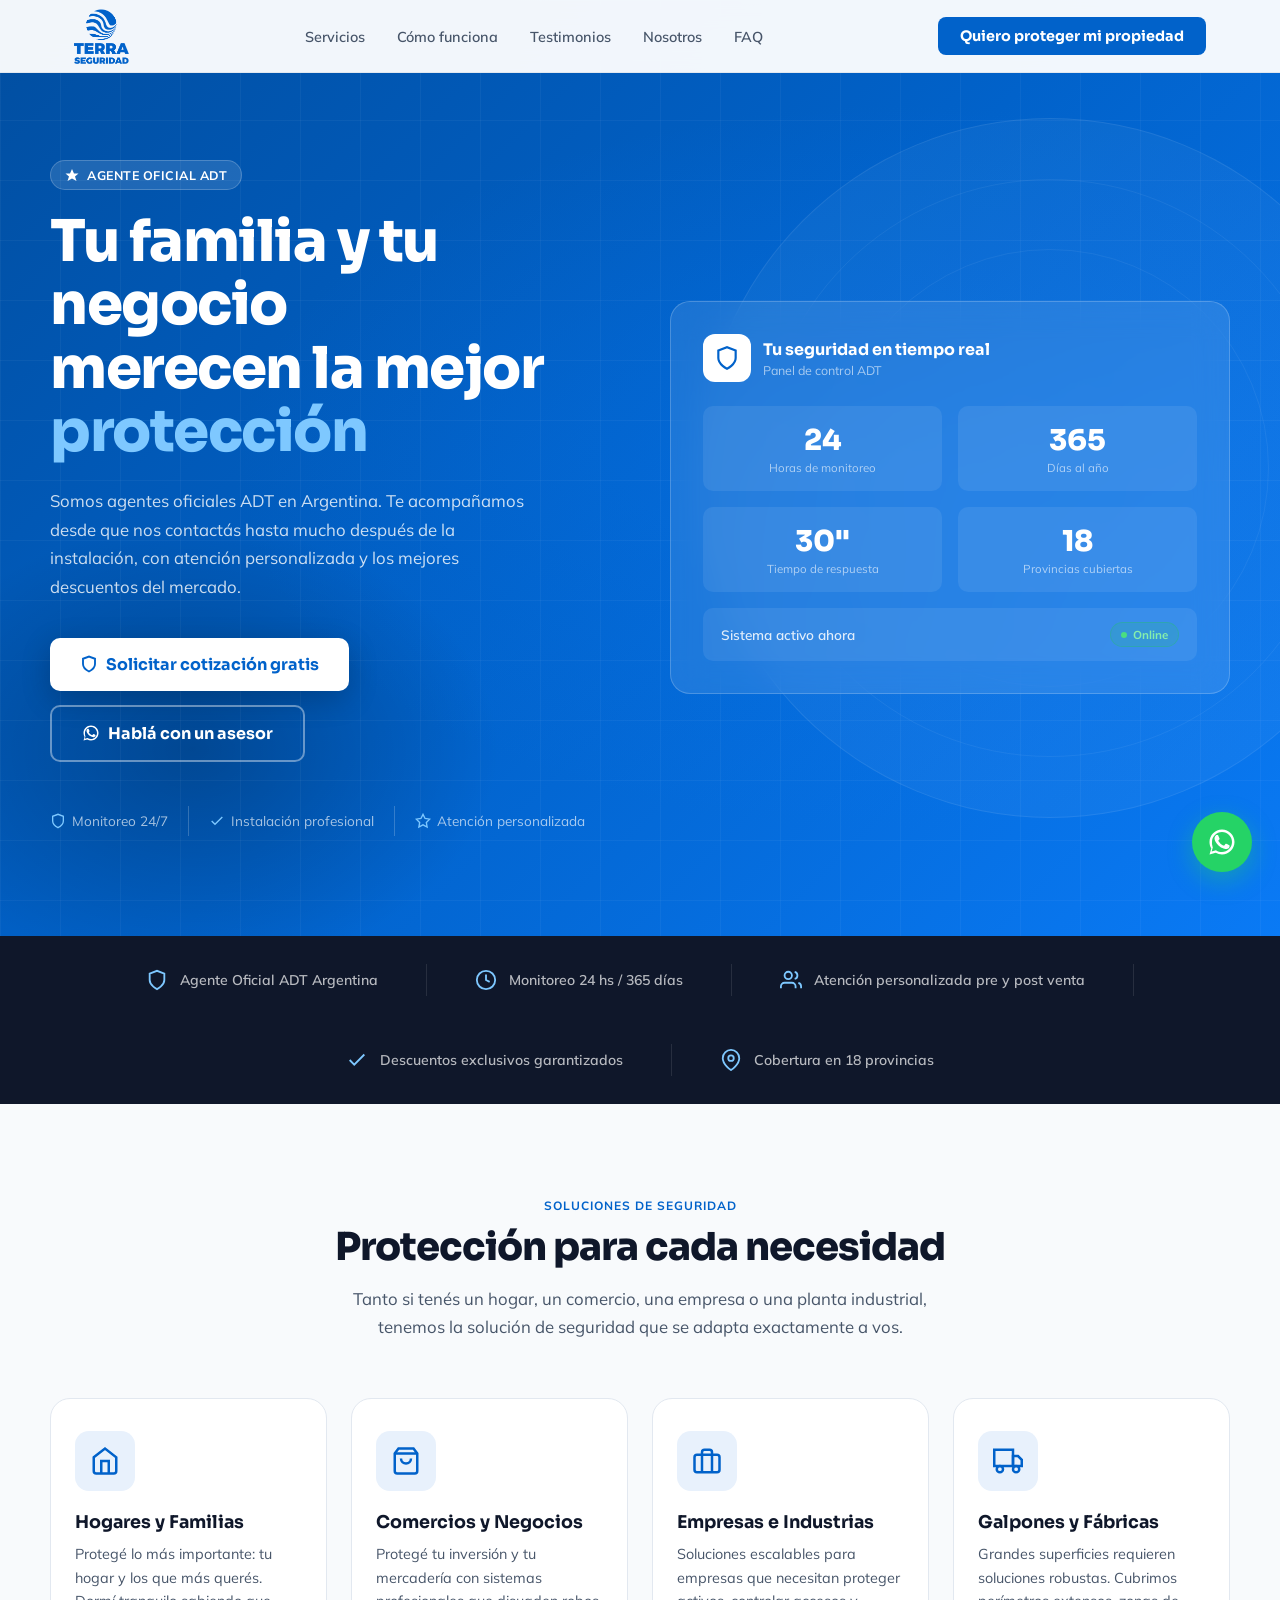
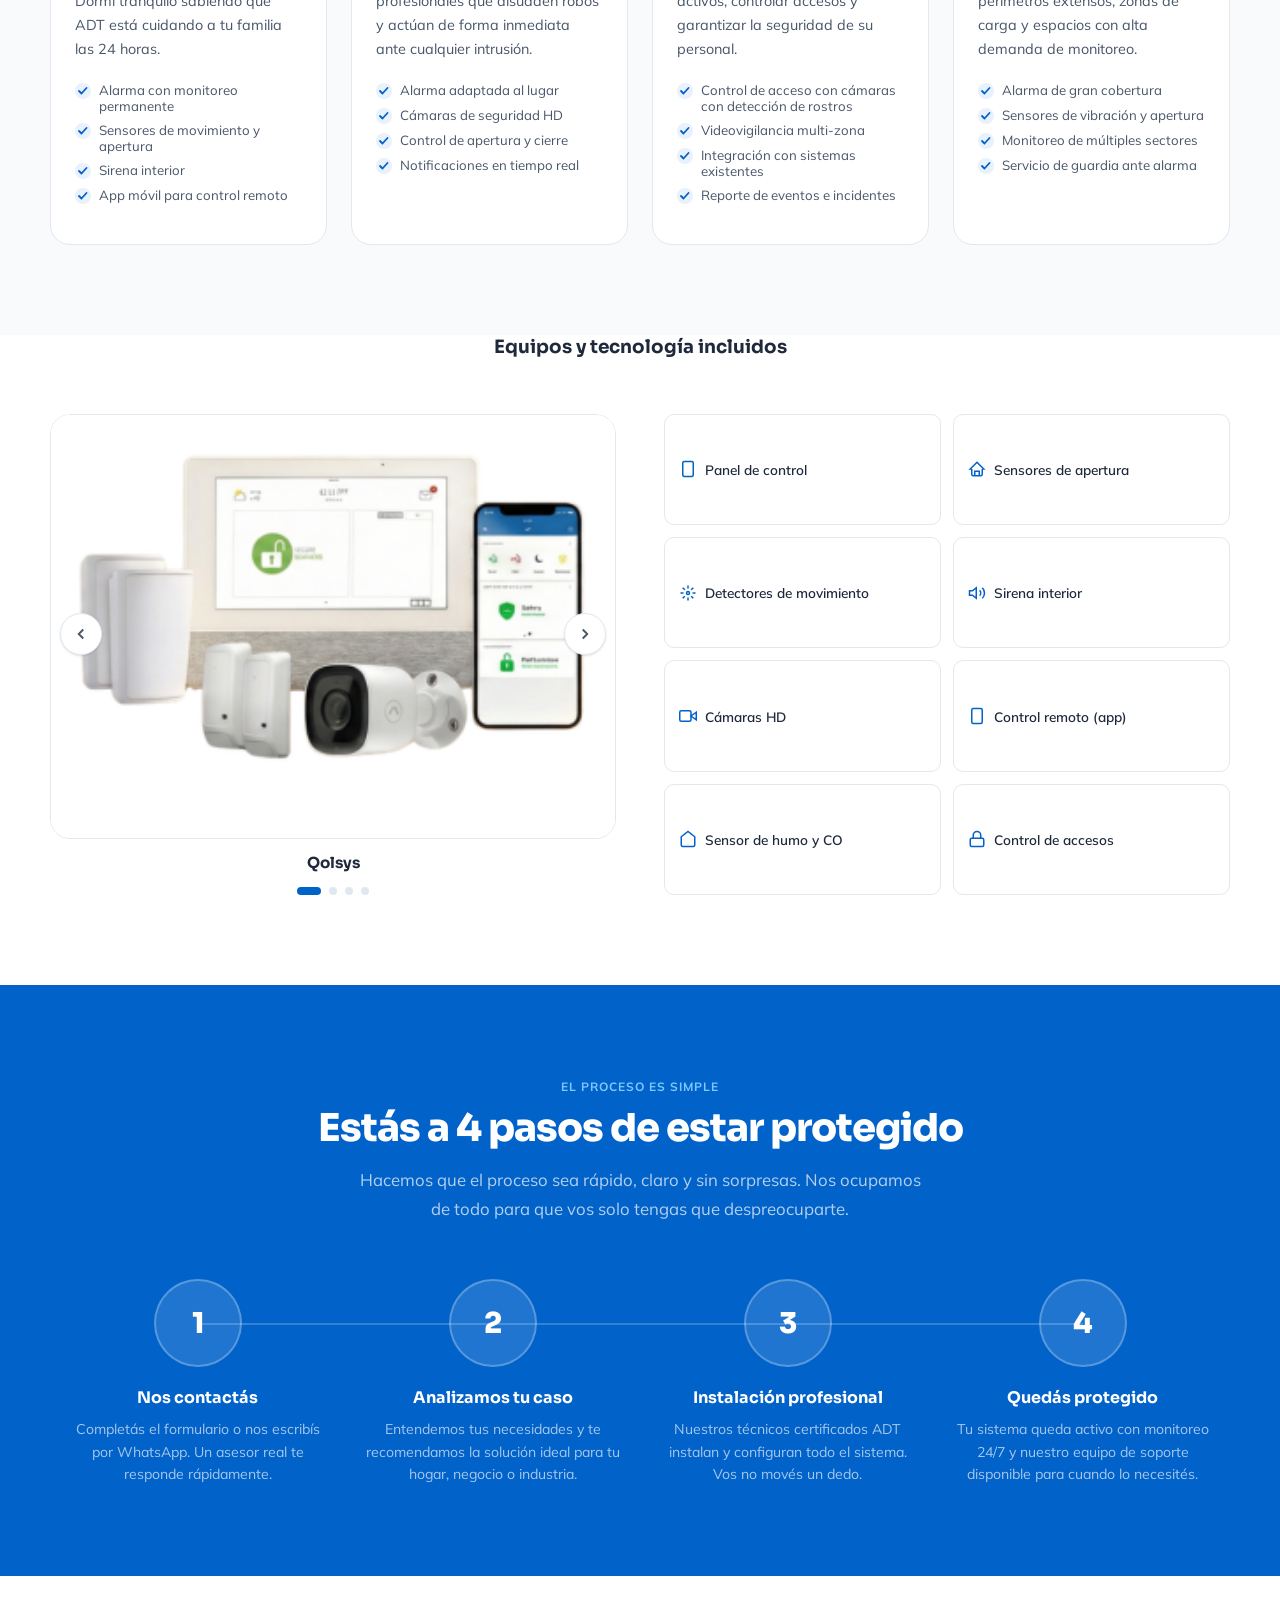
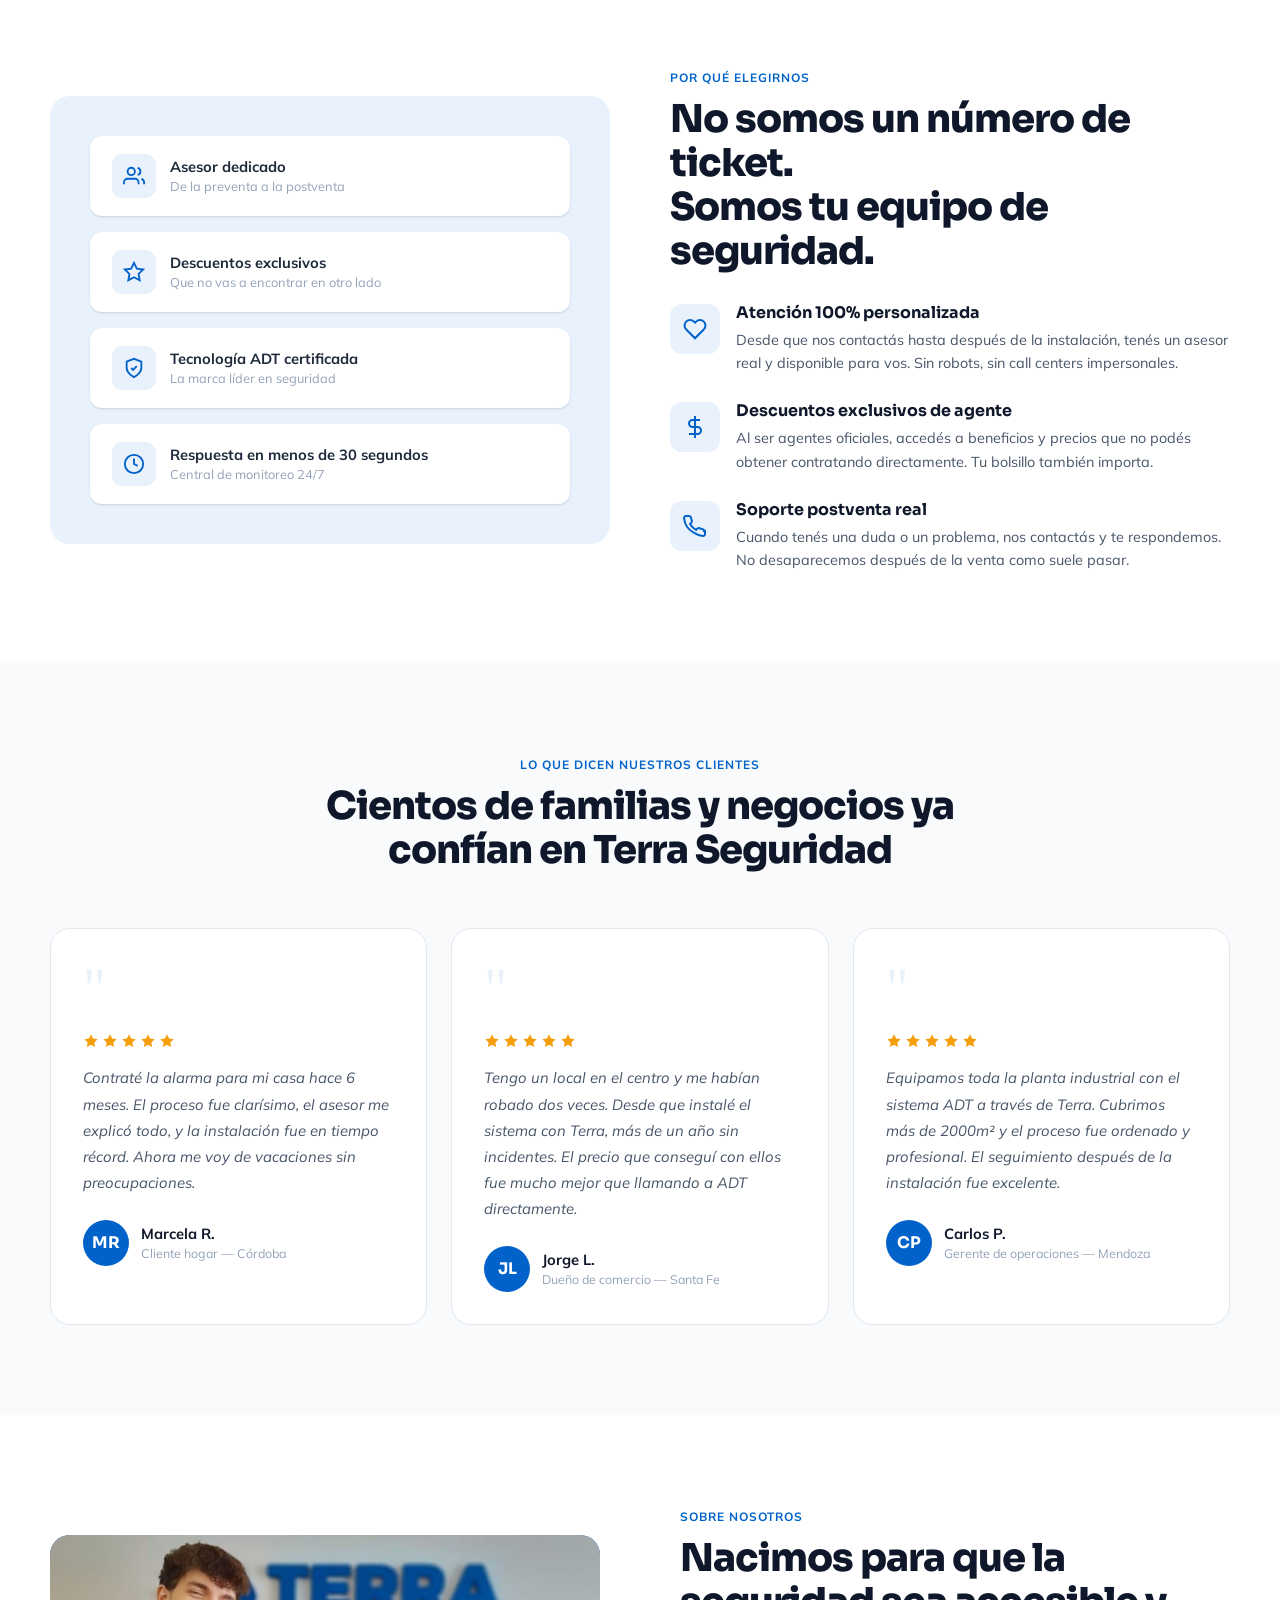
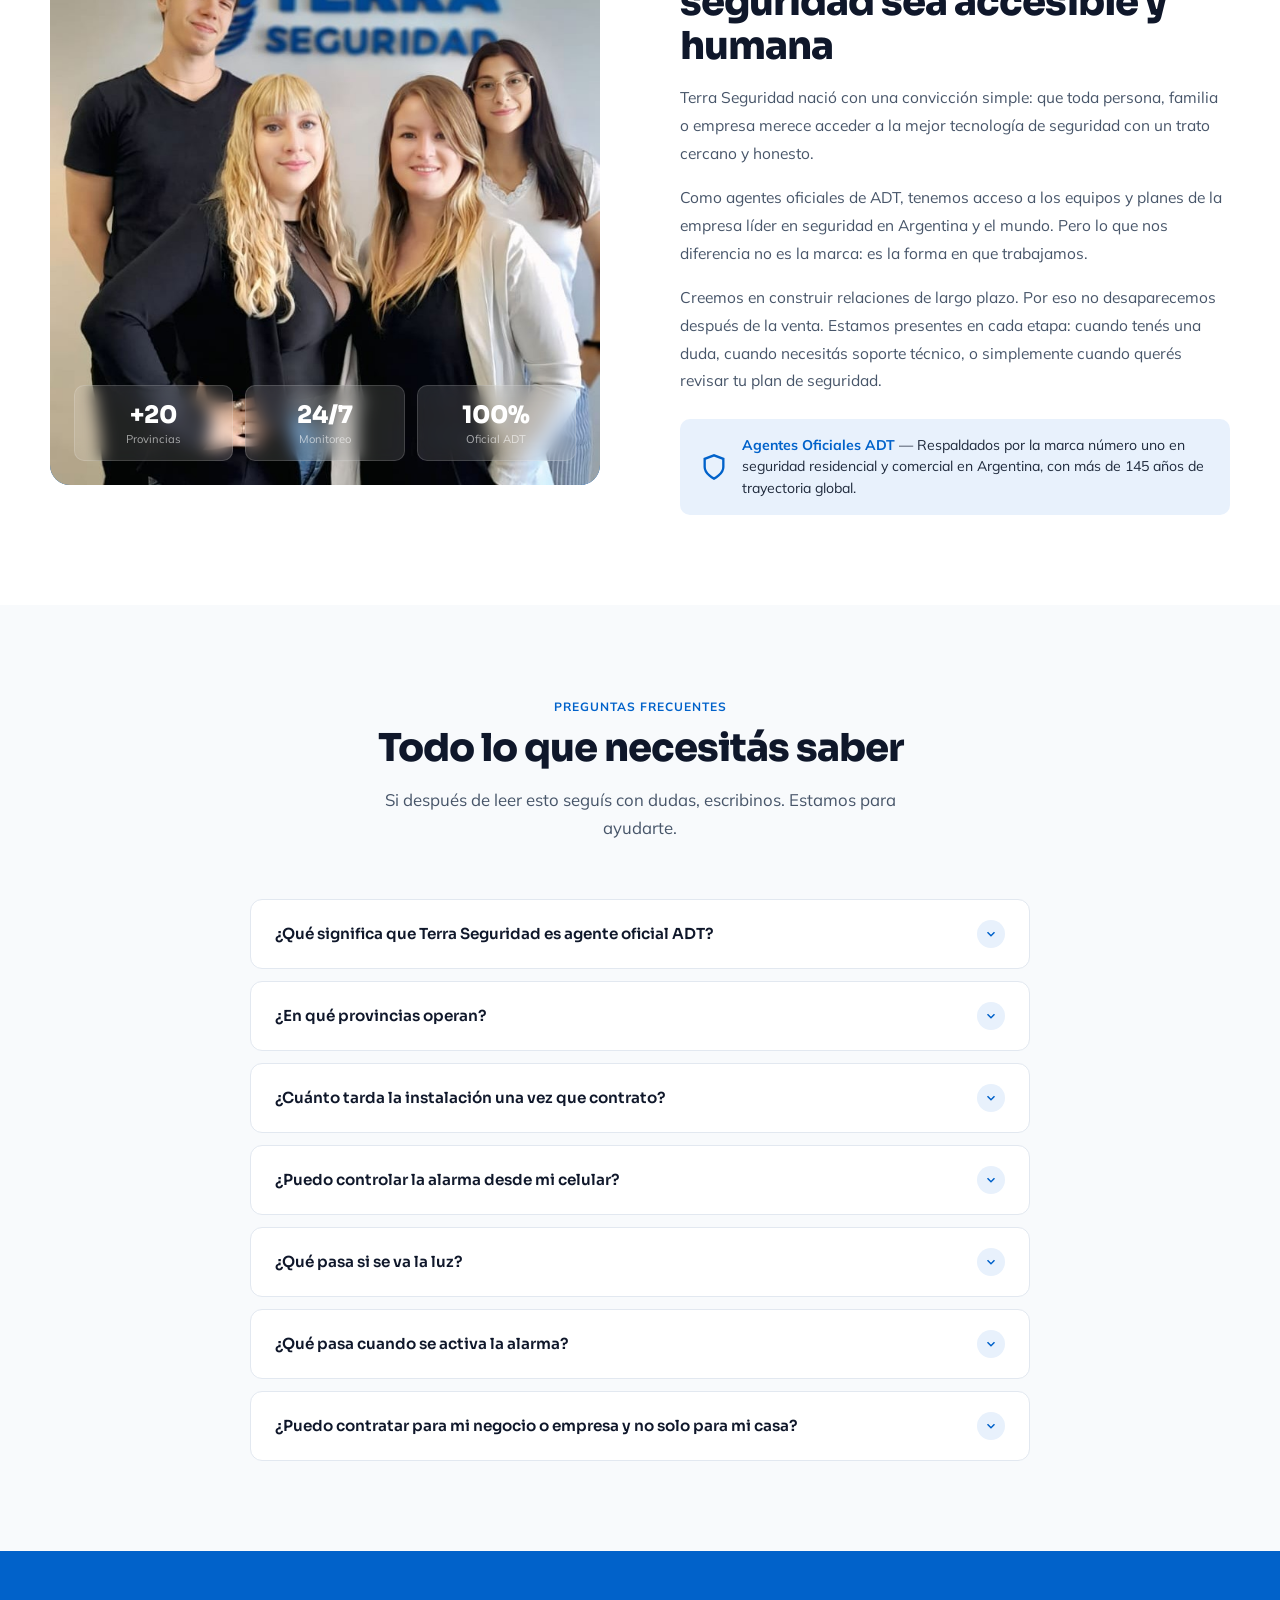
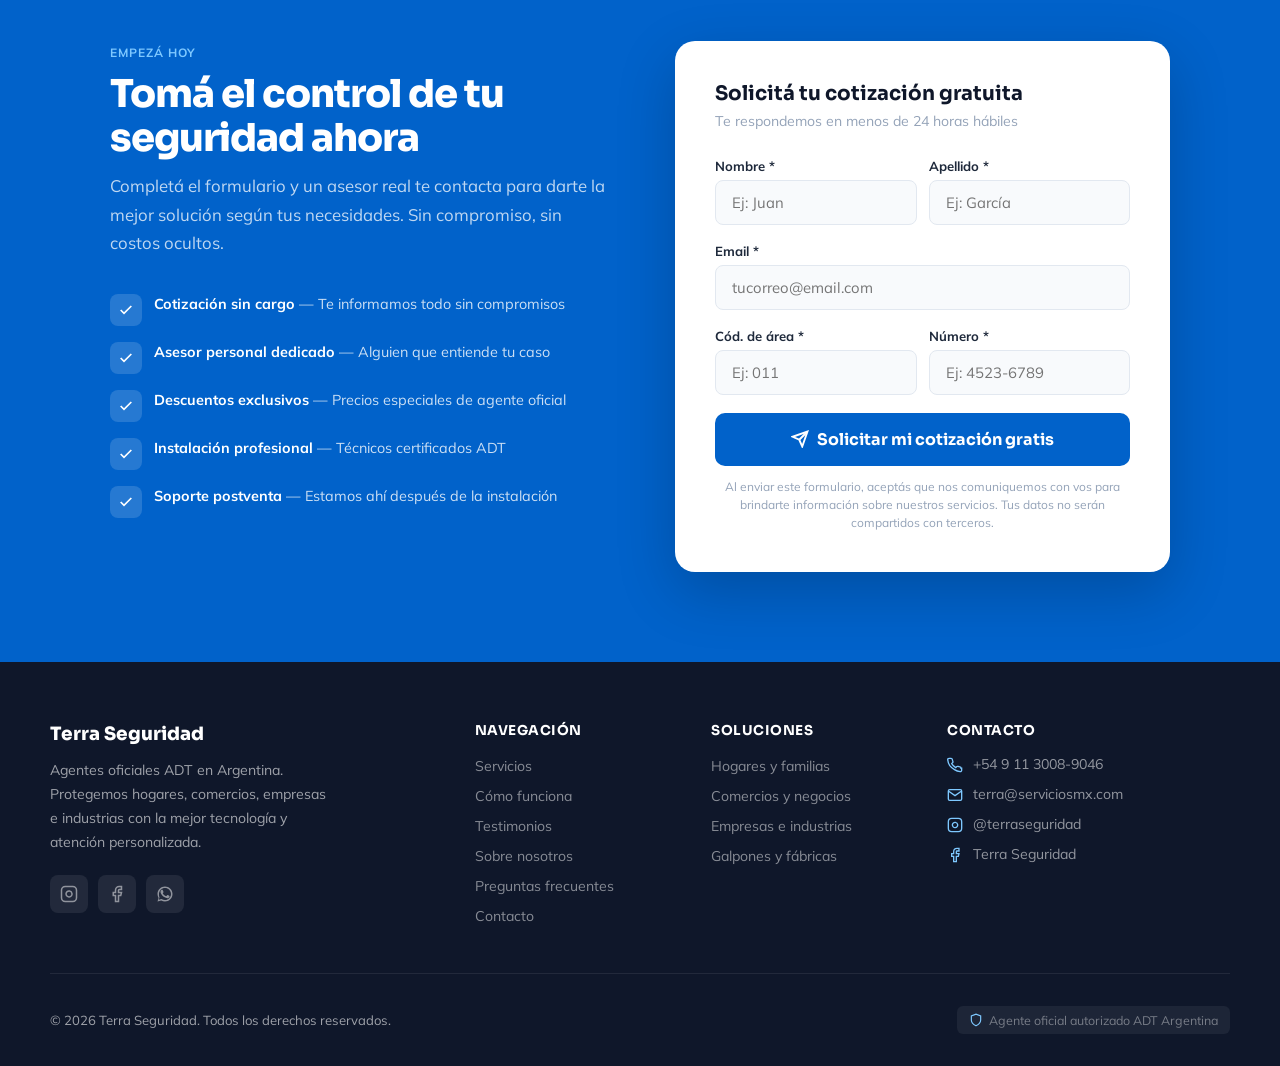
==== commit 90d9ab47: "removed people section, and team photo and kits images added" ====
--- a/index.html
+++ b/index.html
@@ -234,27 +234,27 @@
       <div class="equip-carousel" id="equipCarousel">
         <div class="equip-slide">
           <div class="equip-slide-img-wrap">
-            <img src="assets/images/equipo 1.png" alt="Panel de control ADT" />
-          </div>
-          <div class="equip-slide-label">Panel de control</div>
+            <img src="assets/images/qolsys view.png" alt="Qolsys" />
+          </div>
+          <div class="equip-slide-label">Qolsys</div>
         </div>
         <div class="equip-slide">
           <div class="equip-slide-img-wrap">
-            <img src="assets/images/equipo 2.png" alt="Cámara de seguridad HD" />
-          </div>
-          <div class="equip-slide-label">Cámara HD</div>
+            <img src="assets/images/climax.png" alt="Climax" />
+          </div>
+          <div class="equip-slide-label">Climax</div>
         </div>
         <div class="equip-slide">
           <div class="equip-slide-img-wrap">
-            <img src="assets/images/equipo 1.png" alt="Sensor de movimiento" />
-          </div>
-          <div class="equip-slide-label">Sensor de movimiento</div>
+            <img src="assets/images/pircam.png" alt="Pircam" />
+          </div>
+          <div class="equip-slide-label">Pircam</div>
         </div>
         <div class="equip-slide">
           <div class="equip-slide-img-wrap">
-            <img src="assets/images/equipo 2.png" alt="Sirena interior" />
-          </div>
-          <div class="equip-slide-label">Sirena interior</div>
+            <img src="assets/images/kit cam.png" alt="Kit Cam" />
+          </div>
+          <div class="equip-slide-label">Kit Cam</div>
         </div>
       </div>
 
@@ -437,12 +437,9 @@
   <div class="section-inner">
     <div class="about-grid">
       <div class="about-visual fade-up">
-        <div class="about-visual-bg"></div>
-        <div class="about-visual-shield">
-          <svg viewBox="0 0 24 24" fill="none" stroke="currentColor" stroke-width="1.5"><path d="M12 22s8-4 8-10V5l-8-3-8 3v7c0 6 8 10 8 10z"/><polyline points="9 12 11 14 15 10"/></svg>
-        </div>
+        <img src="assets/images/equipo.jpeg" alt="Equipo Terra Seguridad" class="about-photo" />
         <div class="about-stats">
-          <div class="about-stat-card"><div class="about-stat-num">18</div><div class="about-stat-label">Provincias</div></div>
+          <div class="about-stat-card"><div class="about-stat-num">+20</div><div class="about-stat-label">Provincias</div></div>
           <div class="about-stat-card"><div class="about-stat-num">24/7</div><div class="about-stat-label">Monitoreo</div></div>
           <div class="about-stat-card"><div class="about-stat-num">100%</div><div class="about-stat-label">Oficial ADT</div></div>
         </div>
@@ -460,65 +457,6 @@
           <p class="about-adt-text"><strong>Agentes Oficiales ADT</strong> — Respaldados por la marca número uno en seguridad residencial y comercial en Argentina, con más de 145 años de trayectoria global.</p>
         </div>
       </div>
-    </div>
-  </div>
-</section>
-
-<!-- ── EQUIPO ── -->
-<section style="background: var(--gray-50); padding: 90px 24px;" id="equipo">
-  <div class="section-inner">
-    <div class="section-header center fade-up">
-      <span class="section-tag">Nuestro equipo</span>
-      <h2 class="section-title">Las personas detrás de tu seguridad</h2>
-      <p class="section-sub">Cada consulta es atendida por una persona real. Conocé al equipo que va a acompañarte desde el primer contacto hasta después de la instalación.</p>
-    </div>
-    <div class="team-grid">
-
-      <div class="team-card fade-up">
-        <div class="team-photo-wrap">
-          <img src="assets/images/vendedor-1.jpg" alt="Nombre Vendedor" />
-        </div>
-        <div class="team-info">
-          <div class="team-name">Berenise Betancour</div>
-          <div class="team-role">Asesor comercial</div>
-          <div class="team-bio">Especialista en soluciones para hogares y comercios. Te guía desde la consulta hasta la instalación.</div>
-          <a class="team-wa" href="https://wa.me/5491100000000?text=Hola,%20quiero%20consultar%20sobre%20seguridad%20ADT." target="_blank">
-            <svg viewBox="0 0 24 24" fill="currentColor"><path d="M17.472 14.382c-.297-.149-1.758-.867-2.03-.967-.273-.099-.471-.148-.67.15-.197.297-.767.966-.94 1.164-.173.199-.347.223-.644.075-.297-.15-1.255-.463-2.39-1.475-.883-.788-1.48-1.761-1.653-2.059-.173-.297-.018-.458.13-.606.134-.133.298-.347.446-.52.149-.174.198-.298.298-.497.099-.198.05-.371-.025-.52-.075-.149-.669-1.612-.916-2.207-.242-.579-.487-.5-.669-.51-.173-.008-.371-.01-.57-.01-.198 0-.52.074-.792.372-.272.297-1.04 1.016-1.04 2.479 0 1.462 1.065 2.875 1.213 3.074.149.198 2.096 3.2 5.077 4.487.709.306 1.262.489 1.694.625.712.227 1.36.195 1.871.118.571-.085 1.758-.719 2.006-1.413.248-.694.248-1.289.173-1.413-.074-.124-.272-.198-.57-.347z"/><path d="M11.999 2C6.477 2 2 6.477 2 12c0 1.89.525 3.66 1.438 5.168L2 22l4.948-1.42A9.956 9.956 0 0 0 12 22c5.523 0 10-4.477 10-10S17.522 2 12 2zm0 18c-1.665 0-3.22-.457-4.548-1.251l-.328-.195-3.408.978.957-3.32-.214-.34A7.956 7.956 0 0 1 4 12c0-4.411 3.589-8 8-8s8 3.589 8 8-3.589 8-8 8z"/></svg>
-            Contactar por WhatsApp
-          </a>
-        </div>
-      </div>
-
-      <div class="team-card fade-up">
-        <div class="team-photo-wrap">
-          <img src="assets/images/vendedor-2.jpg" alt="Nombre Vendedor" />
-        </div>
-        <div class="team-info">
-          <div class="team-name">Nerea Betancour</div>
-          <div class="team-role">Asesor comercial</div>
-          <div class="team-bio">Especialista en soluciones para hogares y comercios. Te guía desde la consulta hasta la instalación.</div>
-          <a class="team-wa" href="https://wa.me/5491100000000?text=Hola,%20quiero%20consultar%20sobre%20seguridad%20ADT." target="_blank">
-            <svg viewBox="0 0 24 24" fill="currentColor"><path d="M17.472 14.382c-.297-.149-1.758-.867-2.03-.967-.273-.099-.471-.148-.67.15-.197.297-.767.966-.94 1.164-.173.199-.347.223-.644.075-.297-.15-1.255-.463-2.39-1.475-.883-.788-1.48-1.761-1.653-2.059-.173-.297-.018-.458.13-.606.134-.133.298-.347.446-.52.149-.174.198-.298.298-.497.099-.198.05-.371-.025-.52-.075-.149-.669-1.612-.916-2.207-.242-.579-.487-.5-.669-.51-.173-.008-.371-.01-.57-.01-.198 0-.52.074-.792.372-.272.297-1.04 1.016-1.04 2.479 0 1.462 1.065 2.875 1.213 3.074.149.198 2.096 3.2 5.077 4.487.709.306 1.262.489 1.694.625.712.227 1.36.195 1.871.118.571-.085 1.758-.719 2.006-1.413.248-.694.248-1.289.173-1.413-.074-.124-.272-.198-.57-.347z"/><path d="M11.999 2C6.477 2 2 6.477 2 12c0 1.89.525 3.66 1.438 5.168L2 22l4.948-1.42A9.956 9.956 0 0 0 12 22c5.523 0 10-4.477 10-10S17.522 2 12 2zm0 18c-1.665 0-3.22-.457-4.548-1.251l-.328-.195-3.408.978.957-3.32-.214-.34A7.956 7.956 0 0 1 4 12c0-4.411 3.589-8 8-8s8 3.589 8 8-3.589 8-8 8z"/></svg>
-            Contactar por WhatsApp
-          </a>
-        </div>
-      </div>
-
-      <div class="team-card fade-up">
-        <div class="team-photo-wrap">
-          <img src="assets/images/vendedor-3.jpg" alt="Nombre Vendedor" />
-        </div>
-        <div class="team-info">
-          <div class="team-name">Leandro Heffes</div>
-          <div class="team-role">Asesor comercial</div>
-          <div class="team-bio">Especialista en soluciones para hogares y comercios. Te guía desde la consulta hasta la instalación.</div>
-          <a class="team-wa" href="https://wa.me/5491100000000?text=Hola,%20quiero%20consultar%20sobre%20seguridad%20ADT." target="_blank">
-            <svg viewBox="0 0 24 24" fill="currentColor"><path d="M17.472 14.382c-.297-.149-1.758-.867-2.03-.967-.273-.099-.471-.148-.67.15-.197.297-.767.966-.94 1.164-.173.199-.347.223-.644.075-.297-.15-1.255-.463-2.39-1.475-.883-.788-1.48-1.761-1.653-2.059-.173-.297-.018-.458.13-.606.134-.133.298-.347.446-.52.149-.174.198-.298.298-.497.099-.198.05-.371-.025-.52-.075-.149-.669-1.612-.916-2.207-.242-.579-.487-.5-.669-.51-.173-.008-.371-.01-.57-.01-.198 0-.52.074-.792.372-.272.297-1.04 1.016-1.04 2.479 0 1.462 1.065 2.875 1.213 3.074.149.198 2.096 3.2 5.077 4.487.709.306 1.262.489 1.694.625.712.227 1.36.195 1.871.118.571-.085 1.758-.719 2.006-1.413.248-.694.248-1.289.173-1.413-.074-.124-.272-.198-.57-.347z"/><path d="M11.999 2C6.477 2 2 6.477 2 12c0 1.89.525 3.66 1.438 5.168L2 22l4.948-1.42A9.956 9.956 0 0 0 12 22c5.523 0 10-4.477 10-10S17.522 2 12 2zm0 18c-1.665 0-3.22-.457-4.548-1.251l-.328-.195-3.408.978.957-3.32-.214-.34A7.956 7.956 0 0 1 4 12c0-4.411 3.589-8 8-8s8 3.589 8 8-3.589 8-8 8z"/></svg>
-            Contactar por WhatsApp
-          </a>
-        </div>
-      </div>
-
     </div>
   </div>
 </section>
--- a/styles.css
+++ b/styles.css
@@ -656,6 +656,13 @@
   background: var(--blue); border-radius: var(--radius-lg);
   overflow: hidden; display: flex; align-items: center; justify-content: center;
 }
+.about-photo {
+  position: absolute; inset: 0;
+  width: 100%; height: 100%;
+  object-fit: cover;
+  object-position: center;
+  display: block;
+}
 .about-visual-bg {
   position: absolute; inset: 0;
   background:
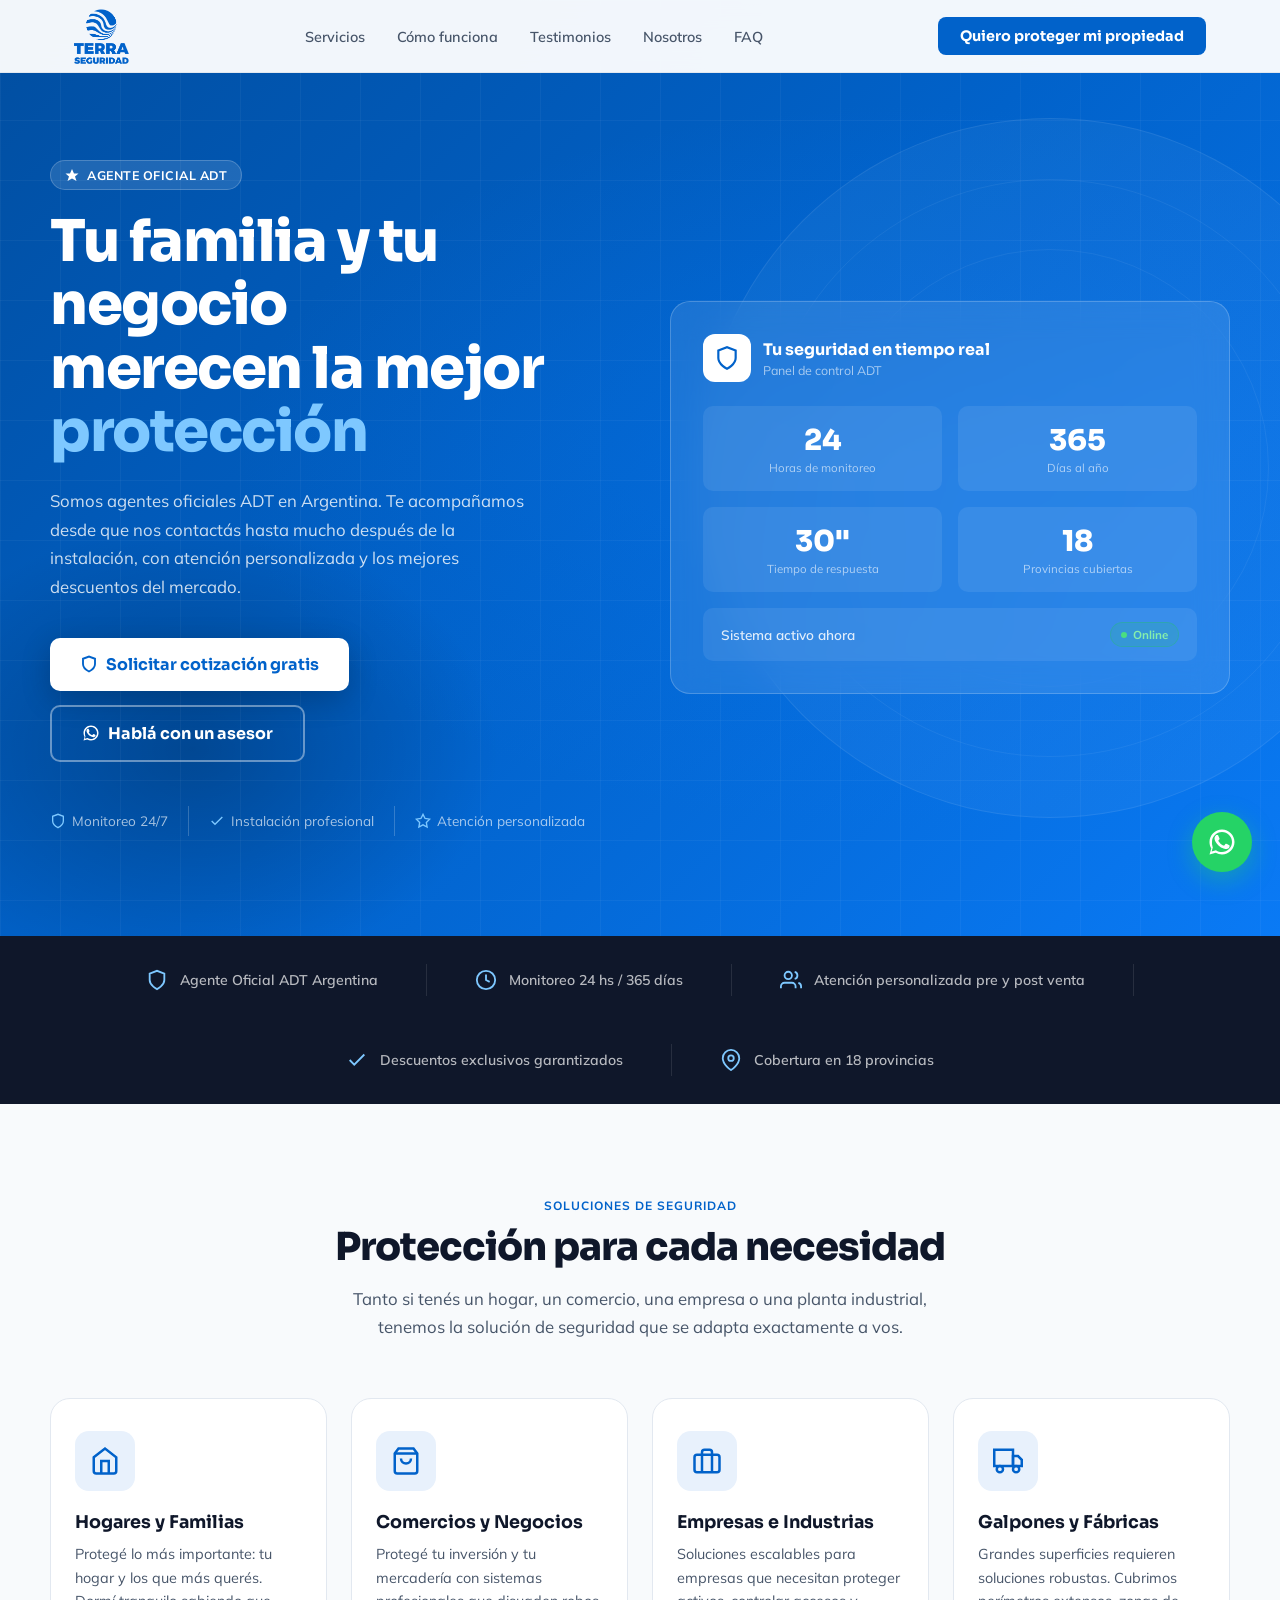
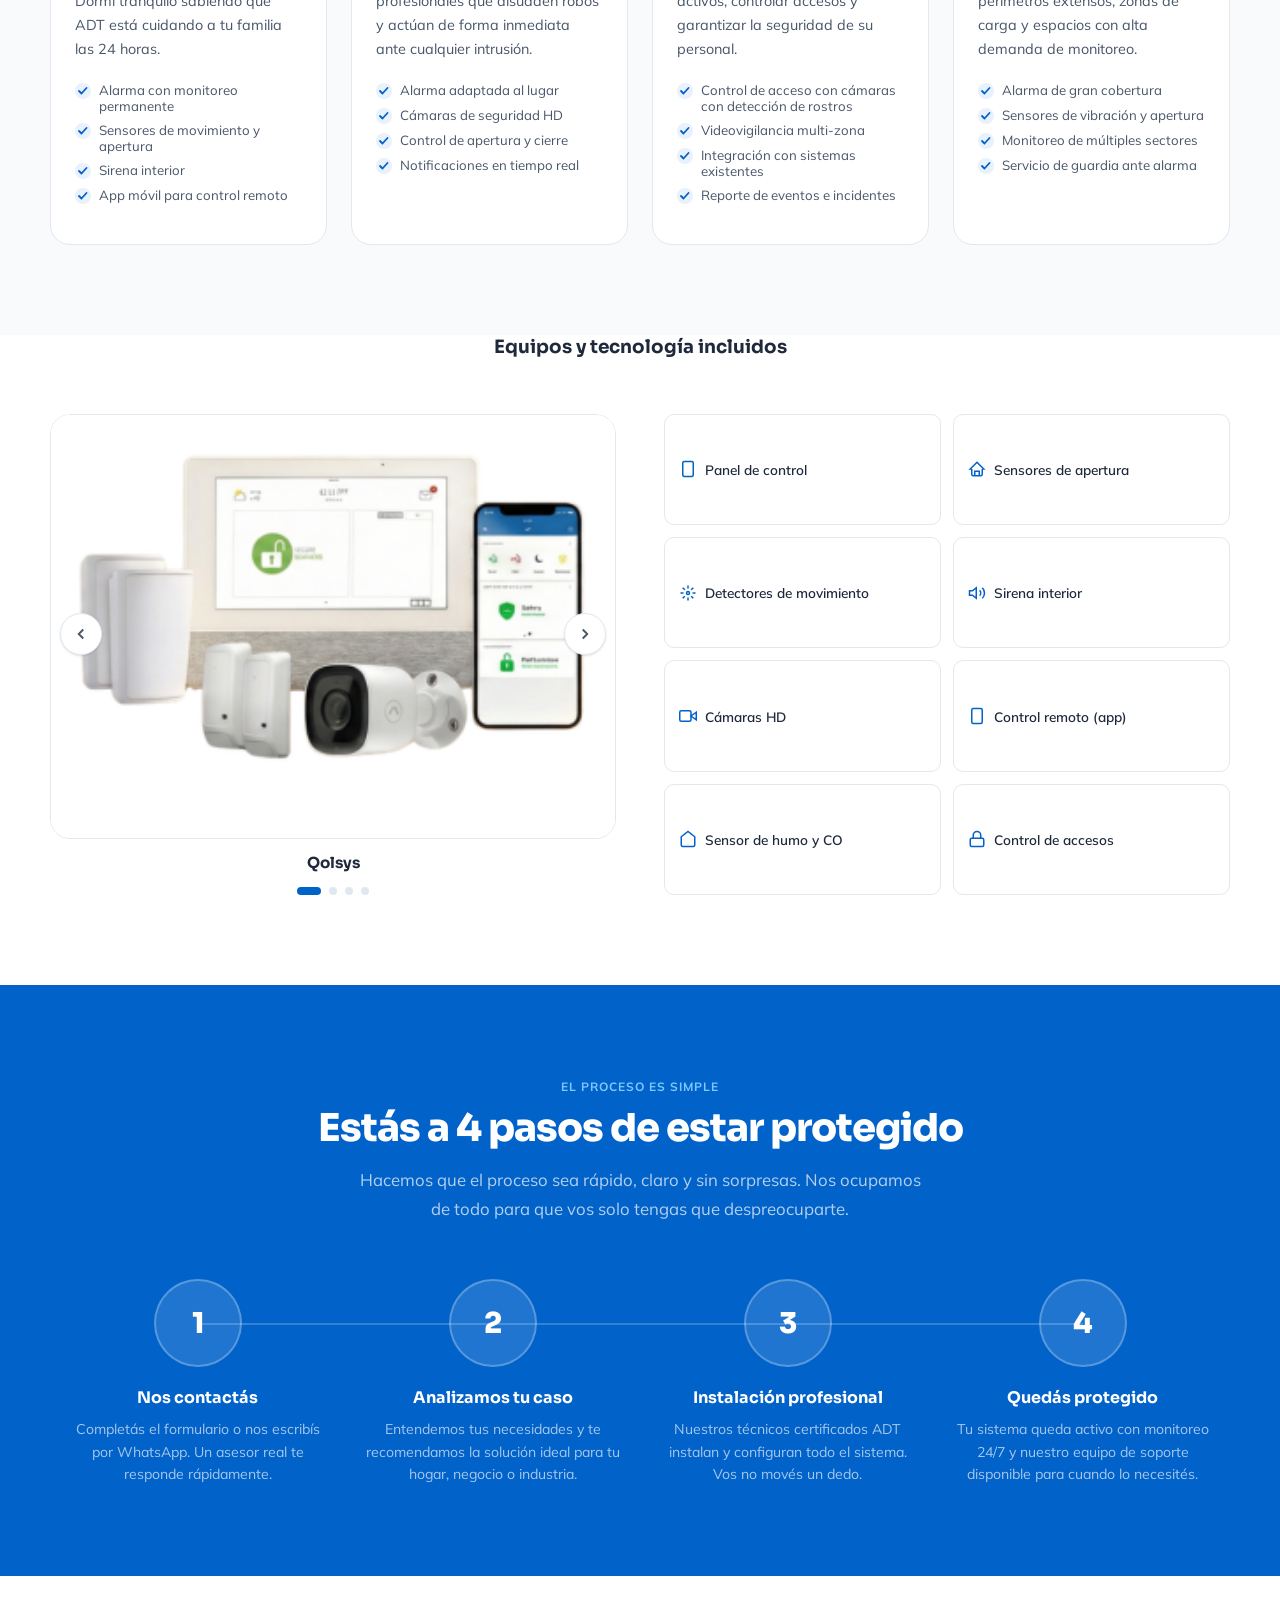
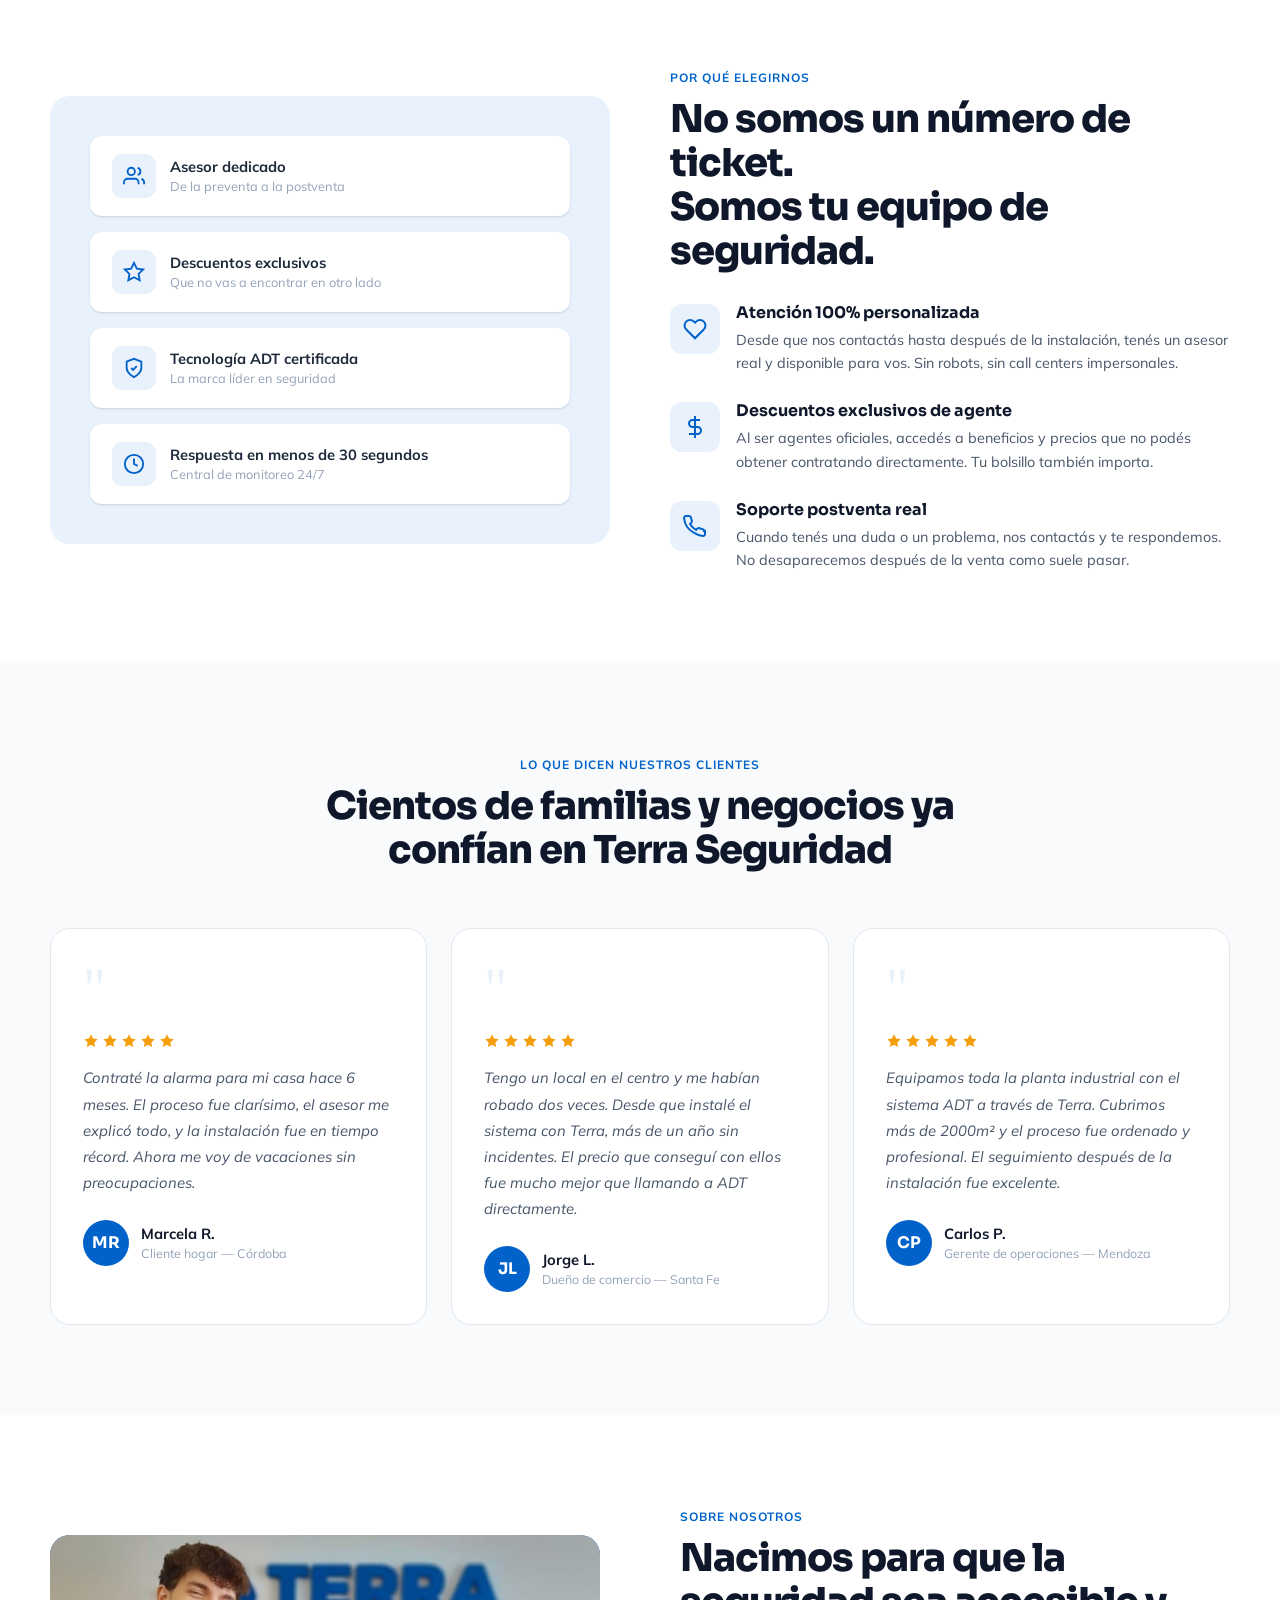
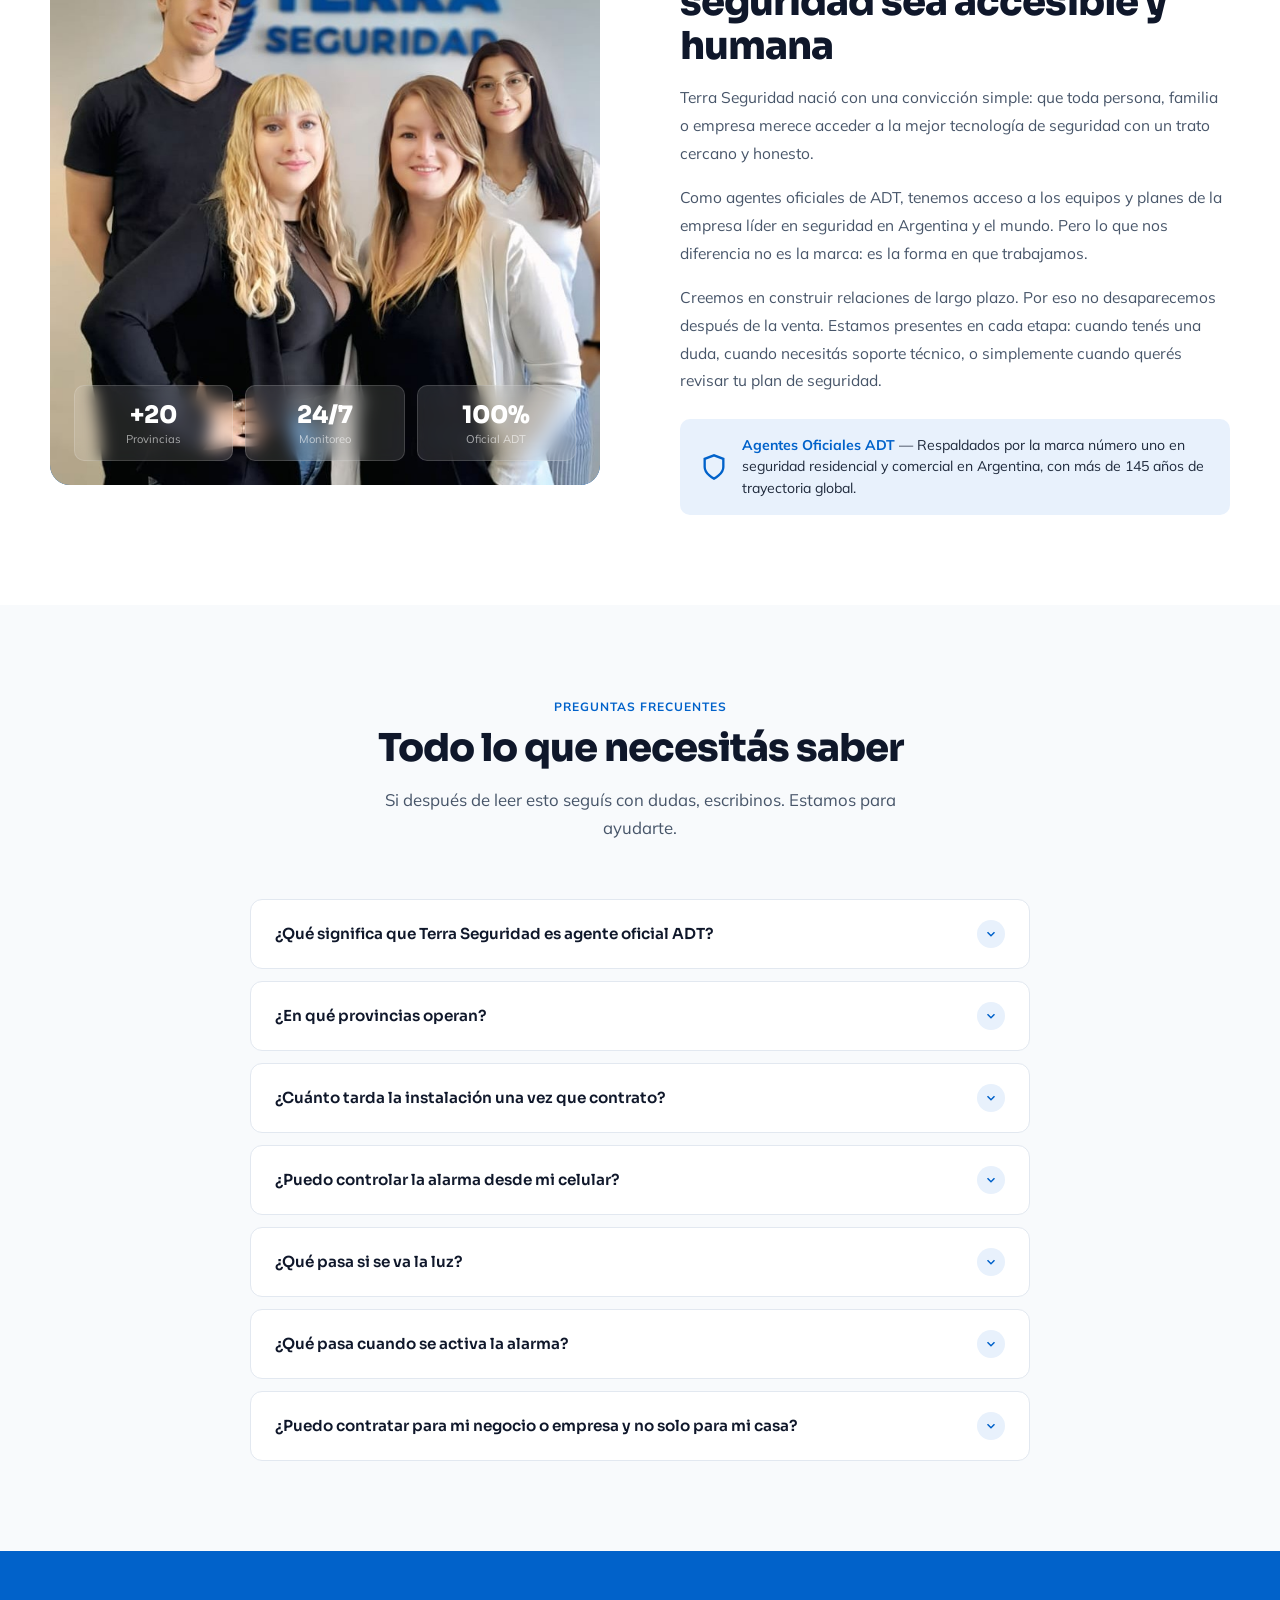
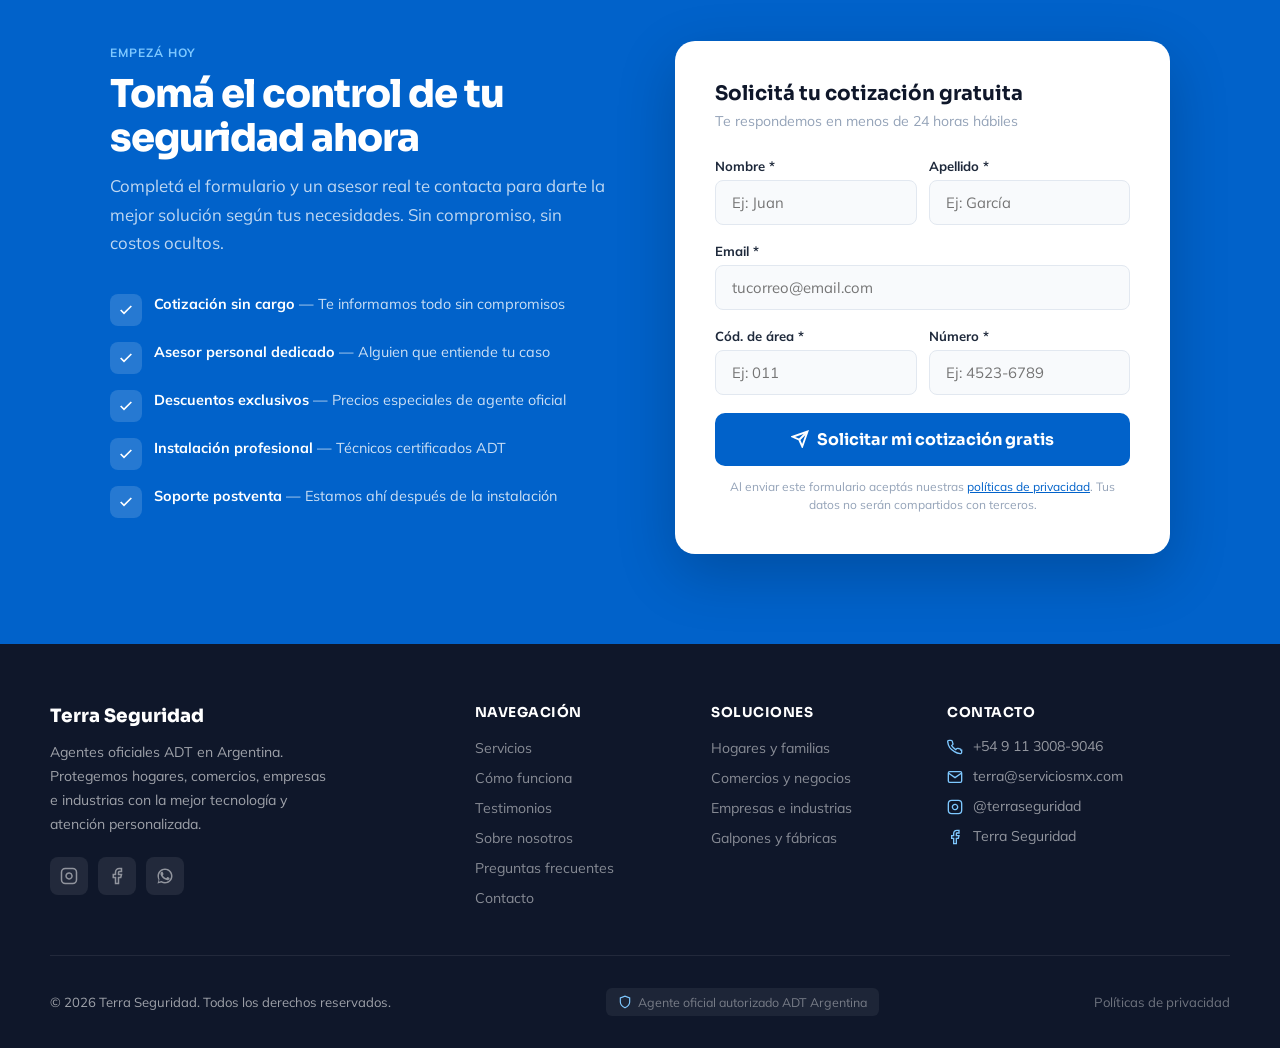
==== commit f760a1d8: "form completed and privacy politics added" ====
--- a/index.html
+++ b/index.html
@@ -1,6 +1,22 @@
 <!DOCTYPE html>
 <html lang="es">
 <head>
+  <script>
+    (function(w,d,s,l,i){w[l]=w[l]||[];w[l].push({'gtm.start':
+    new Date().getTime(),event:'gtm.js'});var f=d.getElementsByTagName(s)[0],
+    j=d.createElement(s),dl=l!='dataLayer'?'&l='+l:'';j.async=true;j.src=
+    'https://www.googletagmanager.com/gtm.js?id='+i+dl;f.parentNode.insertBefore(j,f);
+    })(window,document,'script','dataLayer','GTM-W65DNSWX');
+  </script>
+  <script async src="https://www.googletagmanager.com/gtag/js?id=G-QRZ0RHZ71N"></script>
+  <script>
+    window.dataLayer = window.dataLayer || [];
+    function gtag(){dataLayer.push(arguments);}
+    gtag('js', new Date());
+    gtag('config', 'G-QRZ0RHZ71N');
+  </script>
+  <meta name="facebook-domain-verification" content="ucl3lwhzh5sfpdlvvvzrv0dg812qjb" />
+
   <meta charset="UTF-8" />
   <meta name="viewport" content="width=device-width, initial-scale=1.0" />
   <title>Terra Seguridad | Agente Oficial ADT — Protegé lo que más querés</title>
@@ -11,7 +27,9 @@
   <link rel="stylesheet" href="styles.css" />
   <link rel="icon" type="image/ico" href="./assets/favicon/favicon.ico">
 </head>
+
 <body>
+<noscript><iframe src="https://www.googletagmanager.com/ns.html?id=GTM-W65DNSWX" height="0" width="0" style="display:none;visibility:hidden"></iframe></noscript>
 
 <!-- ── NAV ── -->
 <nav class="nav" id="nav">
@@ -547,33 +565,33 @@
         <form id="contactForm" onsubmit="handleSubmit(event)">
           <div class="form-group form-two-col">
             <div>
-              <label class="form-label" for="nombre">Nombre *</label>
-              <input class="form-input" type="text" id="nombre" name="nombre" placeholder="Ej: Juan" required />
+              <label class="form-label" for="nombreContacto">Nombre *</label>
+              <input class="form-input" type="text" id="nombreContacto" name="nombre" placeholder="Ej: Juan" required />
             </div>
             <div>
-              <label class="form-label" for="apellido">Apellido *</label>
-              <input class="form-input" type="text" id="apellido" name="apellido" placeholder="Ej: García" required />
+              <label class="form-label" for="apellidoContacto">Apellido *</label>
+              <input class="form-input" type="text" id="apellidoContacto" name="apellido" placeholder="Ej: García" required />
             </div>
           </div>
           <div class="form-group">
-            <label class="form-label" for="email">Email *</label>
-            <input class="form-input" type="email" id="email" name="email" placeholder="tucorreo@email.com" required />
+            <label class="form-label" for="emailContacto">Email *</label>
+            <input class="form-input" type="email" id="emailContacto" name="email" placeholder="tucorreo@email.com" required />
           </div>
           <div class="form-group form-two-col">
             <div>
-              <label class="form-label" for="codarea">Cód. de área *</label>
-              <input class="form-input" type="tel" id="codarea" name="codarea" placeholder="Ej: 011" required maxlength="5" />
+              <label class="form-label" for="codigoContacto">Cód. de área *</label>
+              <input class="form-input" type="number" id="codigoContacto" name="codigo" placeholder="Ej: 011" required maxlength="5" />
             </div>
             <div>
-              <label class="form-label" for="telefono">Número *</label>
-              <input class="form-input" type="tel" id="telefono" name="telefono" placeholder="Ej: 4523-6789" required />
+              <label class="form-label" for="telefonoContacto">Número *</label>
+              <input class="form-input" type="number" id="telefonoContacto" name="telefono" placeholder="Ej: 4523-6789" required />
             </div>
           </div>
           <button type="submit" class="form-submit">
             <svg width="18" height="18" viewBox="0 0 24 24" fill="none" stroke="currentColor" stroke-width="2.5"><path d="M22 2L11 13"/><polygon points="22 2 15 22 11 13 2 9 22 2"/></svg>
             Solicitar mi cotización gratis
           </button>
-          <p class="form-legal">Al enviar este formulario, aceptás que nos comuniquemos con vos para brindarte información sobre nuestros servicios. Tus datos no serán compartidos con terceros.</p>
+          <p class="form-legal">Al enviar este formulario aceptás nuestras <a href="politicas.html" target="_blank" style="color:var(--blue);text-decoration:underline;">políticas de privacidad</a>. Tus datos no serán compartidos con terceros.</p>
         </form>
         <div class="form-success" id="formSuccess">
           <svg viewBox="0 0 24 24" fill="none" stroke="currentColor" stroke-width="2"><path d="M22 11.08V12a10 10 0 1 1-5.93-9.14"/><polyline points="22 4 12 14.01 9 11.01"/></svg>
@@ -659,16 +677,18 @@
         <svg viewBox="0 0 24 24" fill="none" stroke="currentColor" stroke-width="2"><path d="M12 22s8-4 8-10V5l-8-3-8 3v7c0 6 8 10 8 10z"/></svg>
         Agente oficial autorizado ADT Argentina
       </span>
+      <a href="politicas.html" style="color: rgba(255,255,255,.4); font-size:.82rem; text-decoration:none; transition: color .2s;" onmouseover="this.style.color='#fff'" onmouseout="this.style.color='rgba(255,255,255,.4)'">Políticas de privacidad</a>
     </div>
   </div>
 </footer>
 
-<!-- ── WHATSAPP FLOTANTE ── -->
-<a class="wa-btn" href="https://wa.me/5491130089046?text=Hola,%20quiero%20saber%20más%20sobre%20los%20sistemas%20de%20seguridad%20ADT." target="_blank" aria-label="Hablar por WhatsApp">
-  <span class="wa-tooltip">¿Hablamos?</span>
-  <svg viewBox="0 0 24 24" xmlns="http://www.w3.org/2000/svg"><path d="M17.472 14.382c-.297-.149-1.758-.867-2.03-.967-.273-.099-.471-.148-.67.15-.197.297-.767.966-.94 1.164-.173.199-.347.223-.644.075-.297-.15-1.255-.463-2.39-1.475-.883-.788-1.48-1.761-1.653-2.059-.173-.297-.018-.458.13-.606.134-.133.298-.347.446-.52.149-.174.198-.298.298-.497.099-.198.05-.371-.025-.52-.075-.149-.669-1.612-.916-2.207-.242-.579-.487-.5-.669-.51-.173-.008-.371-.01-.57-.01-.198 0-.52.074-.792.372-.272.297-1.04 1.016-1.04 2.479 0 1.462 1.065 2.875 1.213 3.074.149.198 2.096 3.2 5.077 4.487.709.306 1.262.489 1.694.625.712.227 1.36.195 1.871.118.571-.085 1.758-.719 2.006-1.413.248-.694.248-1.289.173-1.413-.074-.124-.272-.198-.57-.347z"/><path d="M11.999 2C6.477 2 2 6.477 2 12c0 1.89.525 3.66 1.438 5.168L2 22l4.948-1.42A9.956 9.956 0 0 0 12 22c5.523 0 10-4.477 10-10S17.522 2 12 2zm0 18c-1.665 0-3.22-.457-4.548-1.251l-.328-.195-3.408.978.957-3.32-.214-.34A7.956 7.956 0 0 1 4 12c0-4.411 3.589-8 8-8s8 3.589 8 8-3.589 8-8 8z"/></svg>
-</a>
-
-<script src="main.js"></script>
+  <!-- ── WHATSAPP FLOTANTE ── -->
+  <a class="wa-btn" href="https://wa.me/5491130089046?text=Hola,%20quiero%20saber%20más%20sobre%20los%20sistemas%20de%20seguridad%20ADT." target="_blank" aria-label="Hablar por WhatsApp">
+    <span class="wa-tooltip">¿Hablamos?</span>
+    <svg viewBox="0 0 24 24" xmlns="http://www.w3.org/2000/svg"><path d="M17.472 14.382c-.297-.149-1.758-.867-2.03-.967-.273-.099-.471-.148-.67.15-.197.297-.767.966-.94 1.164-.173.199-.347.223-.644.075-.297-.15-1.255-.463-2.39-1.475-.883-.788-1.48-1.761-1.653-2.059-.173-.297-.018-.458.13-.606.134-.133.298-.347.446-.52.149-.174.198-.298.298-.497.099-.198.05-.371-.025-.52-.075-.149-.669-1.612-.916-2.207-.242-.579-.487-.5-.669-.51-.173-.008-.371-.01-.57-.01-.198 0-.52.074-.792.372-.272.297-1.04 1.016-1.04 2.479 0 1.462 1.065 2.875 1.213 3.074.149.198 2.096 3.2 5.077 4.487.709.306 1.262.489 1.694.625.712.227 1.36.195 1.871.118.571-.085 1.758-.719 2.006-1.413.248-.694.248-1.289.173-1.413-.074-.124-.272-.198-.57-.347z"/><path d="M11.999 2C6.477 2 2 6.477 2 12c0 1.89.525 3.66 1.438 5.168L2 22l4.948-1.42A9.956 9.956 0 0 0 12 22c5.523 0 10-4.477 10-10S17.522 2 12 2zm0 18c-1.665 0-3.22-.457-4.548-1.251l-.328-.195-3.408.978.957-3.32-.214-.34A7.956 7.956 0 0 1 4 12c0-4.411 3.589-8 8-8s8 3.589 8 8-3.589 8-8 8z"/></svg>
+  </a>
+
+  <script src="main.js"></script>
+  <script type="module" src="/src/main.jsx"></script>
 </body>
 </html>
--- a/styles.css
+++ b/styles.css
@@ -904,3 +904,114 @@
   .footer-top { grid-template-columns: 1fr; }
   .footer-bottom { flex-direction: column; text-align: center; }
 }
+
+@keyframes spin {
+  from { transform: rotate(0deg); }
+  to   { transform: rotate(360deg); }
+}
+
+.gracias-page {
+      min-height: 100vh; display: flex; align-items: center; justify-content: center;
+      background: var(--gray-50); padding: 40px 24px;
+    }
+    .gracias-card {
+      background: var(--white); border-radius: var(--radius-lg);
+      border: 1px solid var(--gray-200); padding: 60px 48px;
+      max-width: 520px; width: 100%; text-align: center;
+      box-shadow: var(--shadow-lg);
+    }
+    .gracias-icon {
+      width: 72px; height: 72px; background: #dcfce7; border-radius: 50%;
+      display: flex; align-items: center; justify-content: center;
+      margin: 0 auto 24px;
+    }
+    .gracias-icon svg { width: 36px; height: 36px; color: #22c55e; }
+    .gracias-title {
+      font-family: var(--font-head); font-weight: 800; font-size: 1.8rem;
+      color: var(--gray-900); margin-bottom: 12px; letter-spacing: -.5px;
+    }
+    .gracias-sub {
+      font-size: 1rem; color: var(--gray-600); line-height: 1.7; margin-bottom: 32px;
+    }
+    .gracias-wa {
+      display: inline-flex; align-items: center; gap: 8px;
+      background: #25d366; color: #fff;
+      font-family: var(--font-head); font-weight: 700; font-size: .95rem;
+      padding: 14px 28px; border-radius: 10px; text-decoration: none;
+      transition: background .2s;
+    }
+    .gracias-wa:hover { background: #1ebe5d; }
+    .gracias-wa svg { width: 18px; height: 18px; fill: white; }
+    .gracias-back {
+      display: block; margin-top: 16px;
+      font-size: .85rem; color: var(--gray-400); text-decoration: none;
+      transition: color .2s;
+    }
+    .gracias-back:hover { color: var(--blue); }
+
+    /* ── POLÍTICAS ── */
+.politicas-page {
+  padding: 120px 24px 80px;
+  min-height: 100vh;
+  background: var(--gray-50);
+}
+.politicas-container {
+  max-width: 780px;
+  margin: 0 auto;
+}
+.politicas-header {
+  margin-bottom: 48px;
+}
+.politicas-title {
+  font-family: var(--font-head); font-weight: 800;
+  font-size: clamp(1.8rem, 3vw, 2.6rem);
+  color: var(--gray-900); letter-spacing: -1px;
+  margin-bottom: 8px; margin-top: 12px;
+}
+.politicas-meta {
+  font-size: .85rem; color: var(--gray-400);
+}
+.politicas-body {
+  display: flex; flex-direction: column; gap: 20px;
+  margin-bottom: 48px;
+}
+.politicas-block {
+  background: var(--white);
+  border: 1.5px solid var(--gray-200);
+  border-radius: var(--radius-lg);
+  padding: 28px;
+  display: flex; gap: 20px; align-items: flex-start;
+}
+.politicas-block-icon {
+  width: 48px; height: 48px; flex-shrink: 0;
+  background: var(--blue-light); border-radius: 12px;
+  display: flex; align-items: center; justify-content: center;
+}
+.politicas-block-icon svg {
+  width: 22px; height: 22px; color: var(--blue);
+}
+.politicas-block-title {
+  font-family: var(--font-head); font-weight: 700; font-size: 1rem;
+  color: var(--gray-900); margin-bottom: 10px;
+}
+.politicas-block-text {
+  font-size: .92rem; color: var(--gray-600); line-height: 1.75;
+}
+.politicas-contact-list {
+  display: flex; flex-direction: column; gap: 10px; margin-top: 16px;
+}
+.politicas-contact-item {
+  display: flex; align-items: center; gap: 10px;
+  font-size: .9rem; font-weight: 600; color: var(--gray-700);
+  text-decoration: none; transition: color .2s;
+}
+.politicas-contact-item svg {
+  width: 18px; height: 18px; color: var(--blue); flex-shrink: 0;
+}
+a.politicas-contact-item:hover { color: var(--blue); }
+.politicas-back {
+  display: inline-flex; align-items: center;
+  font-size: .88rem; font-weight: 600; color: var(--gray-400);
+  text-decoration: none; transition: color .2s;
+}
+.politicas-back:hover { color: var(--blue); }
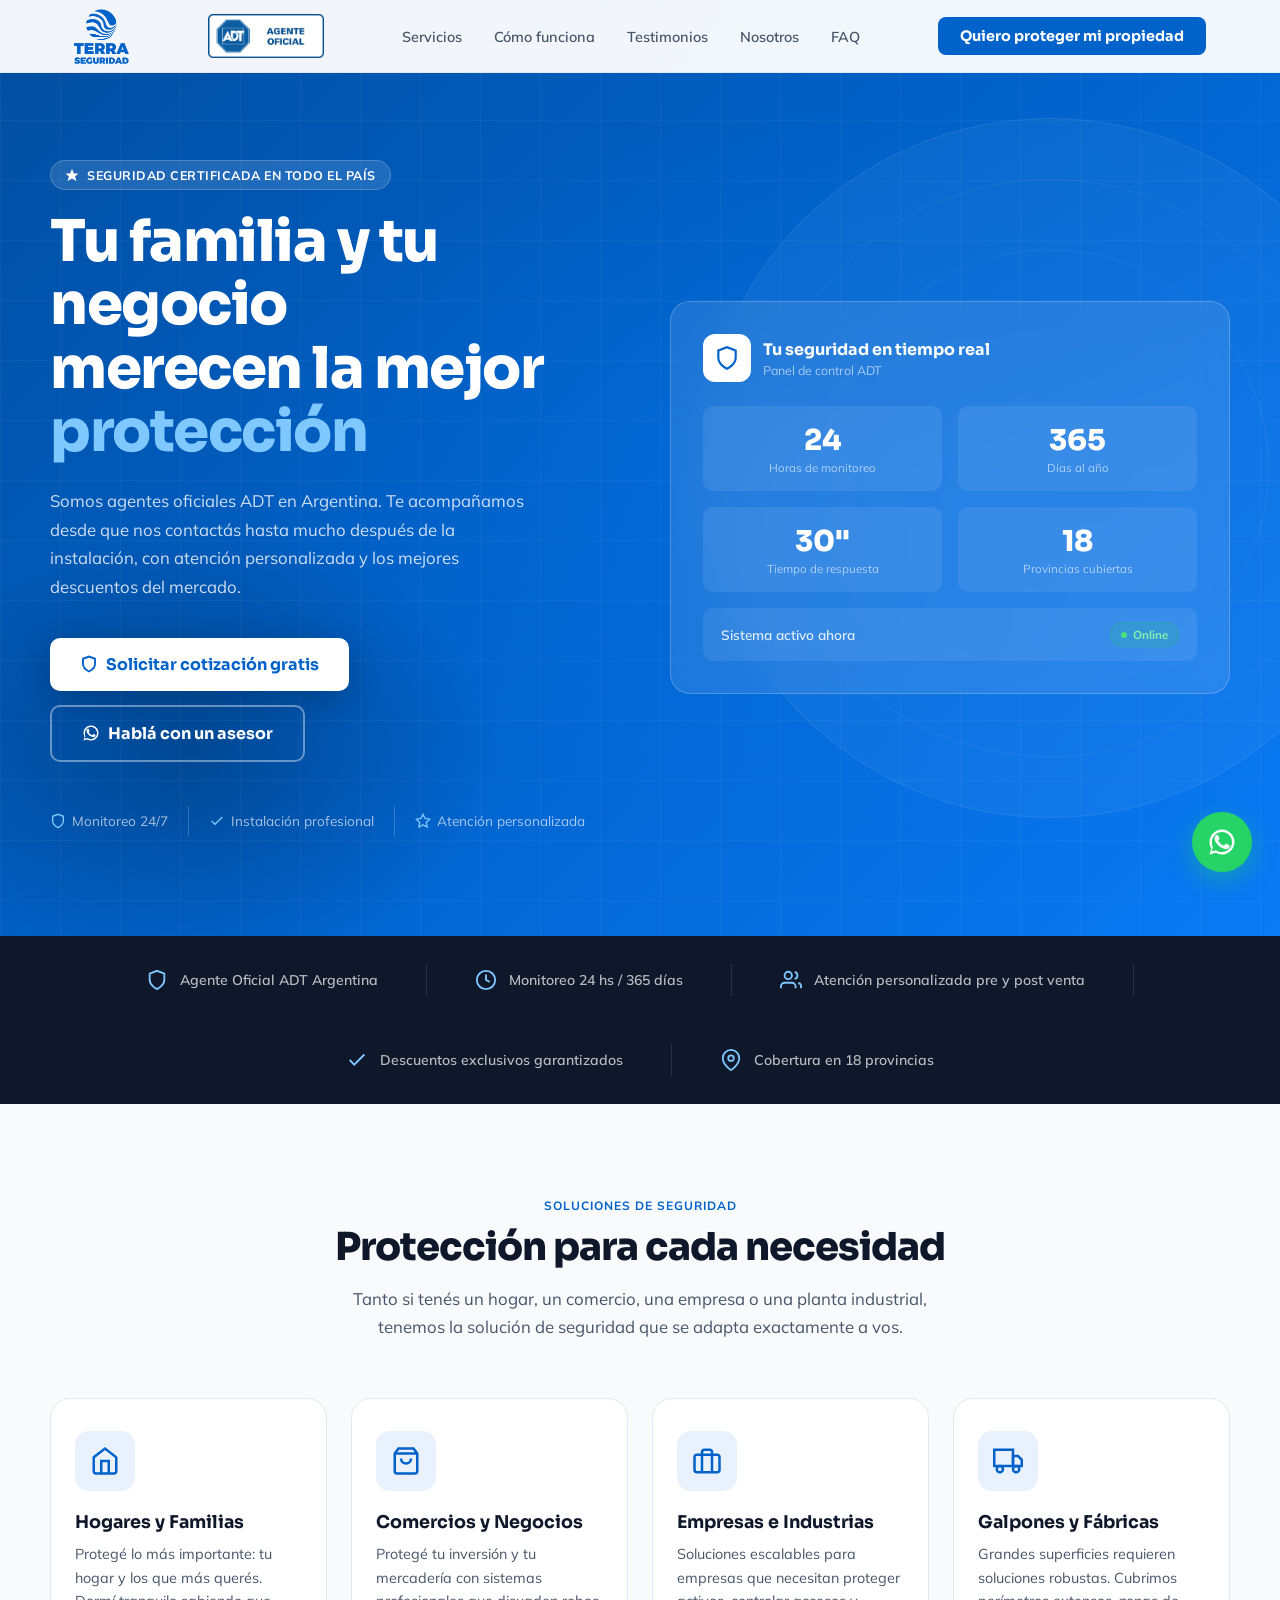
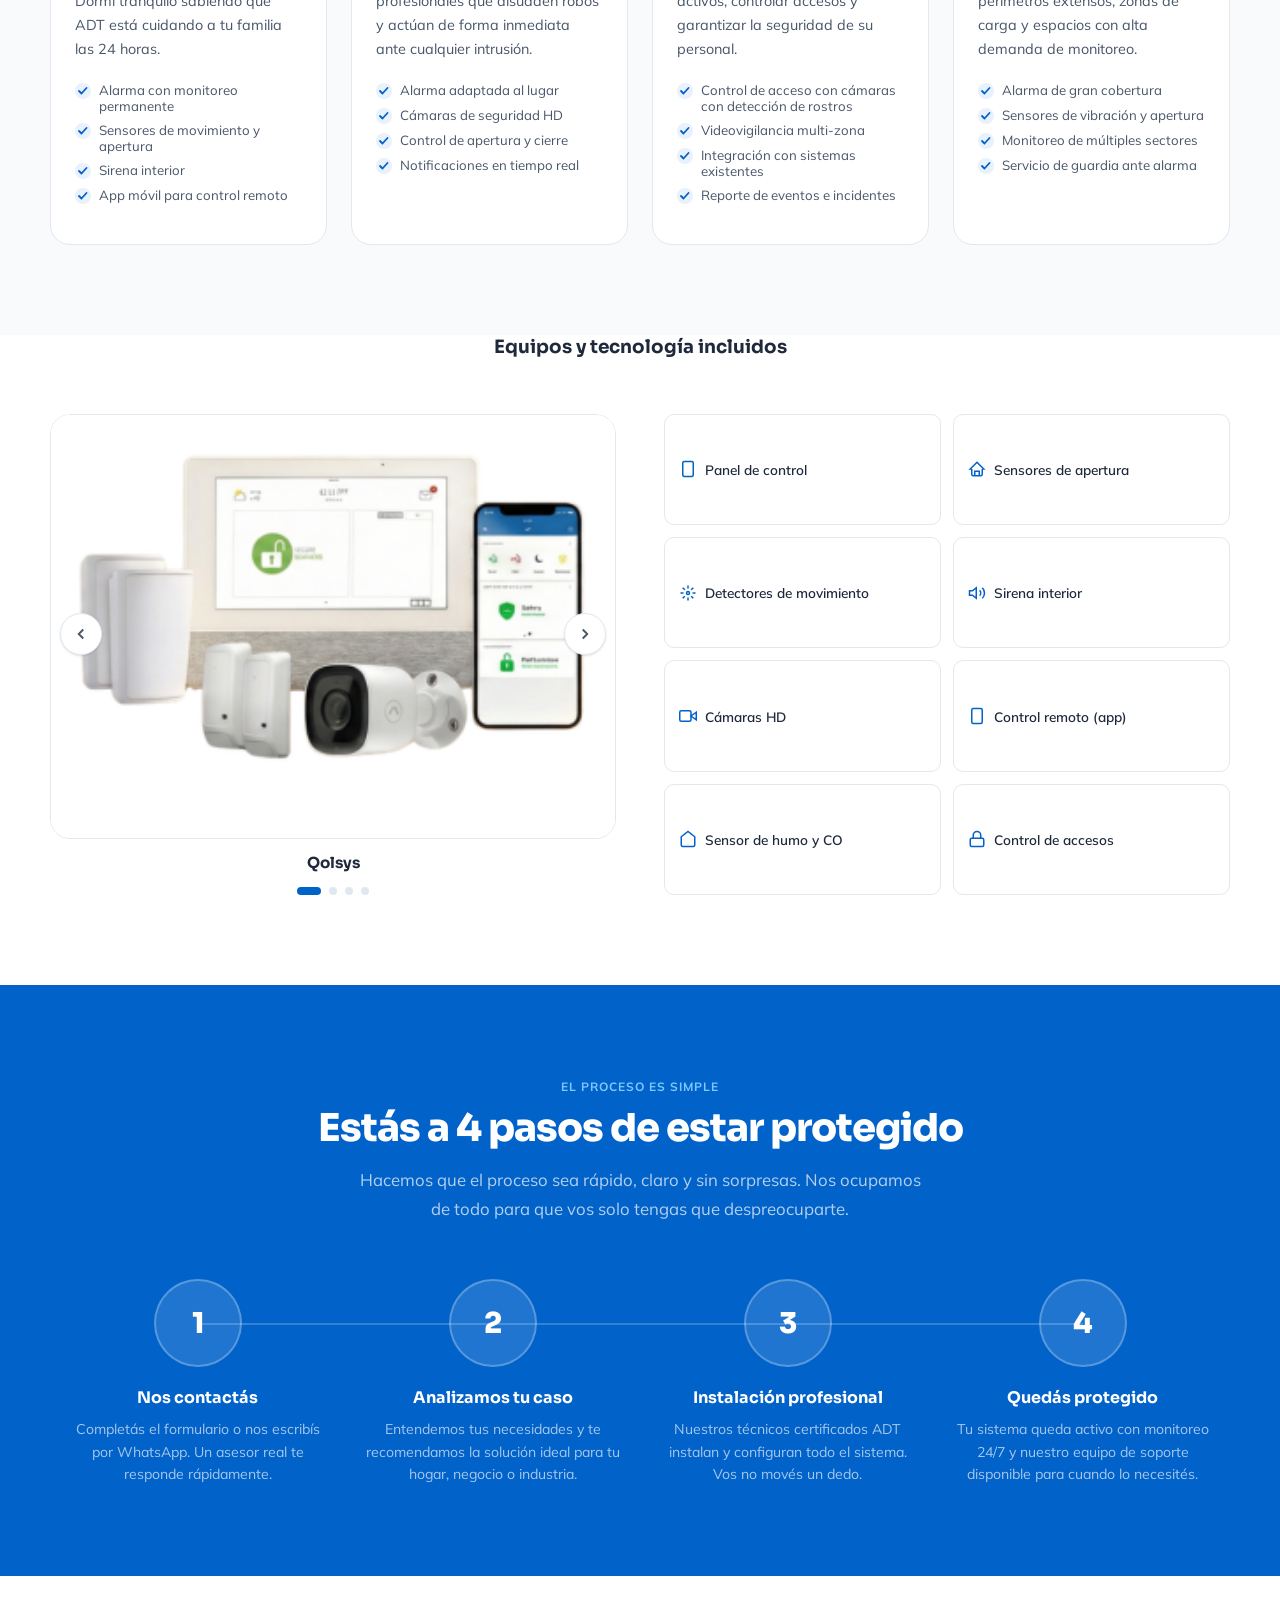
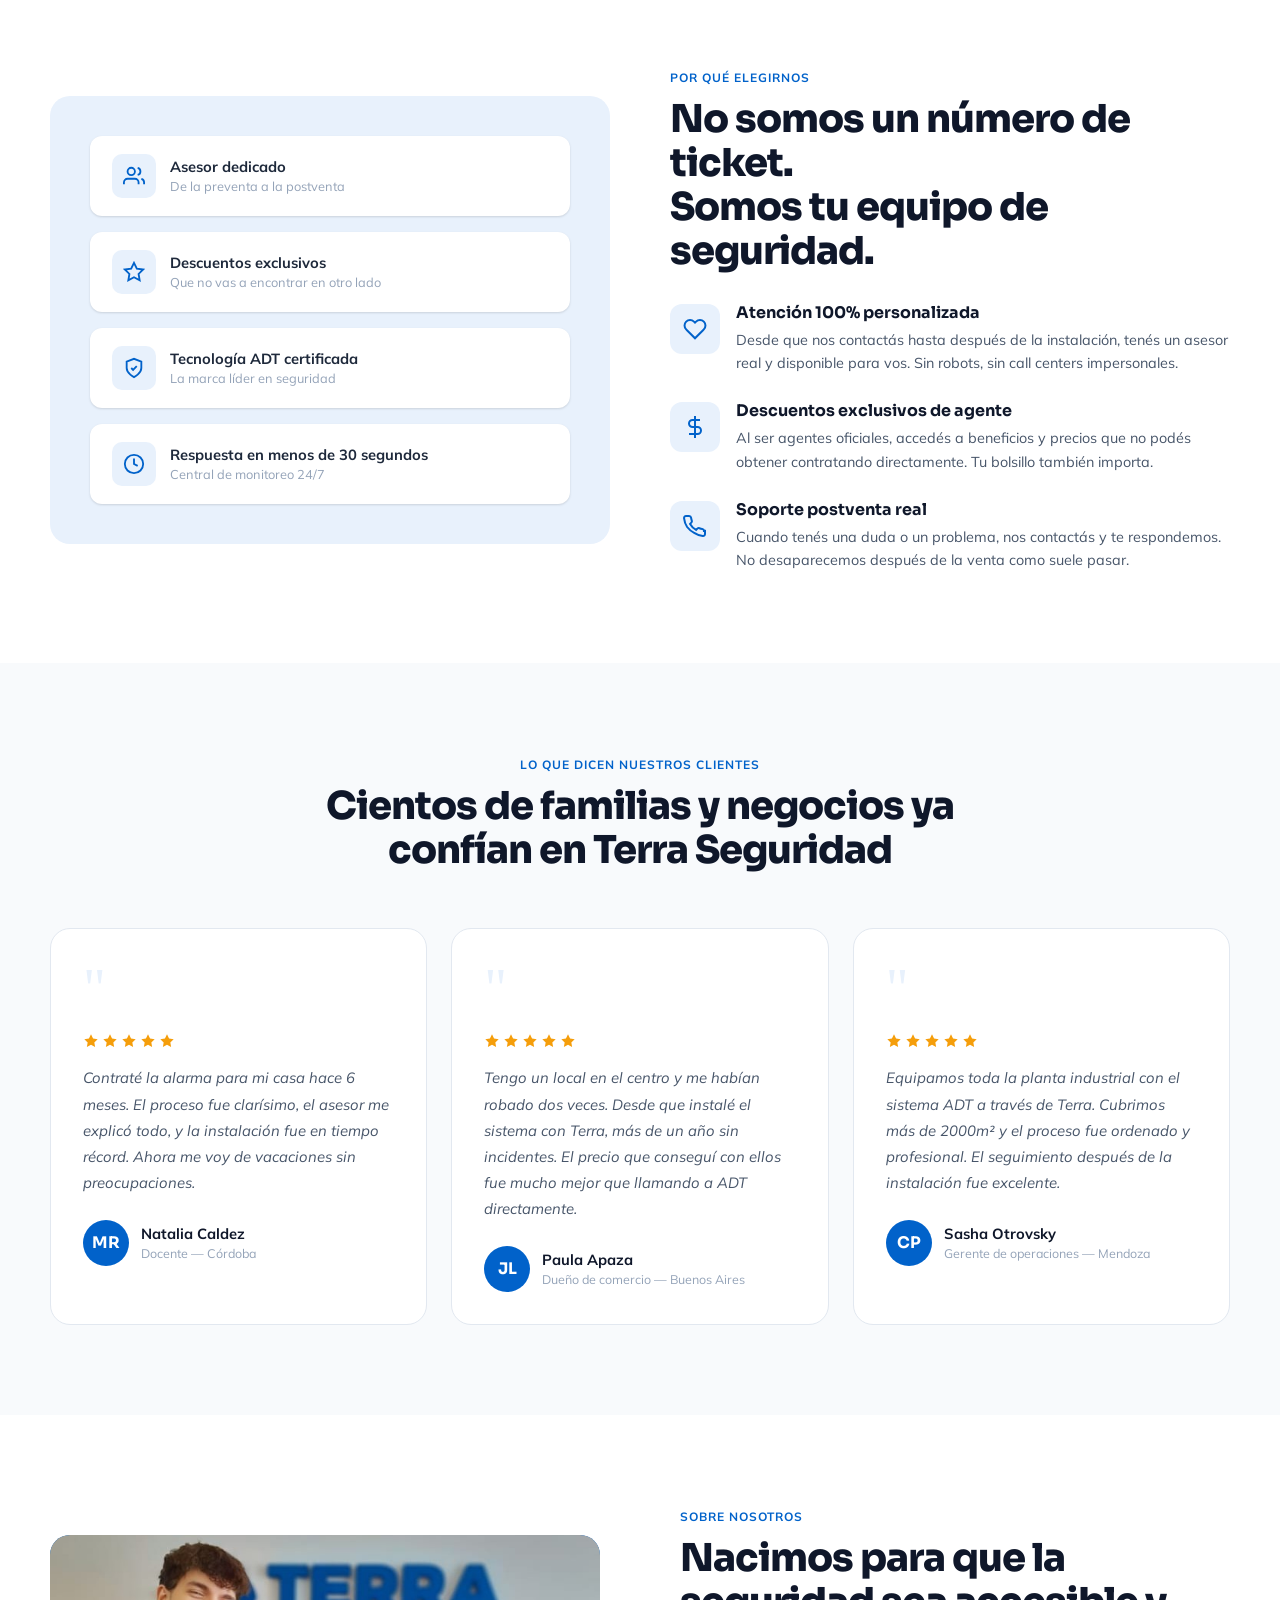
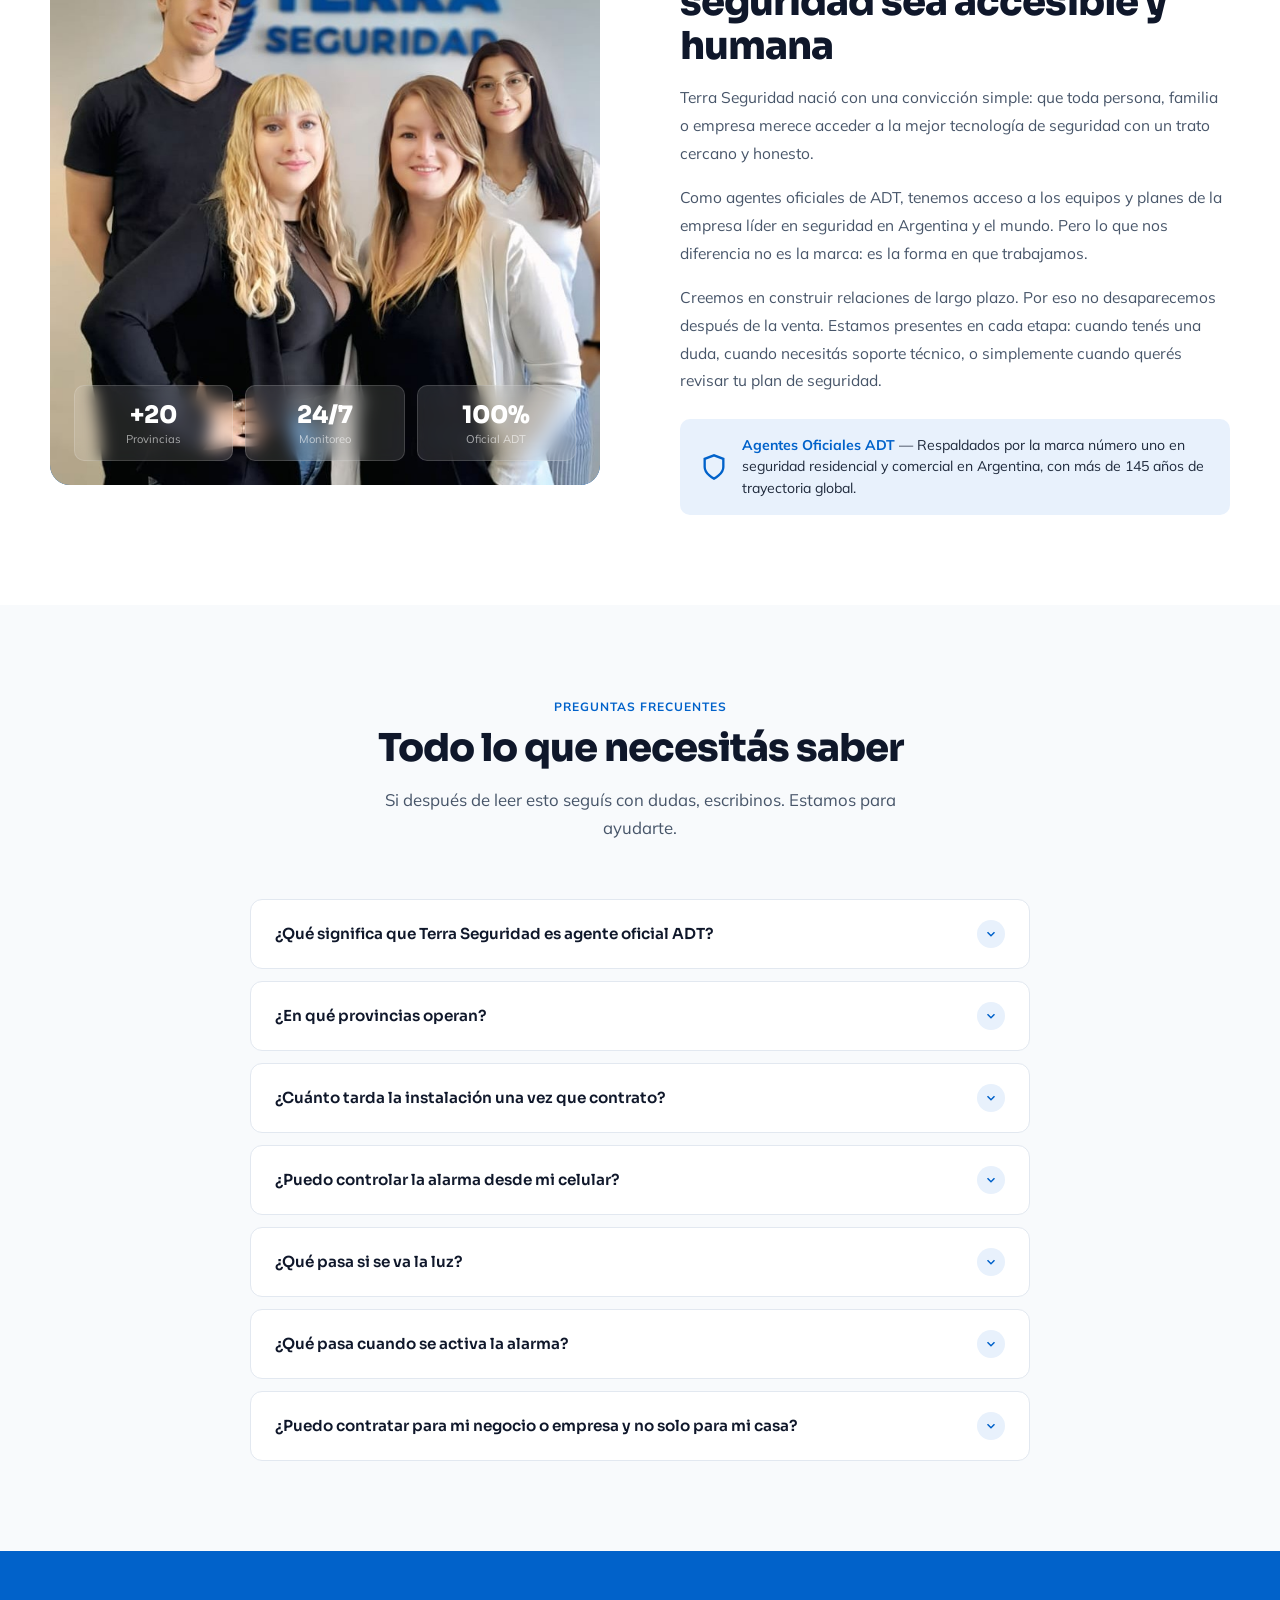
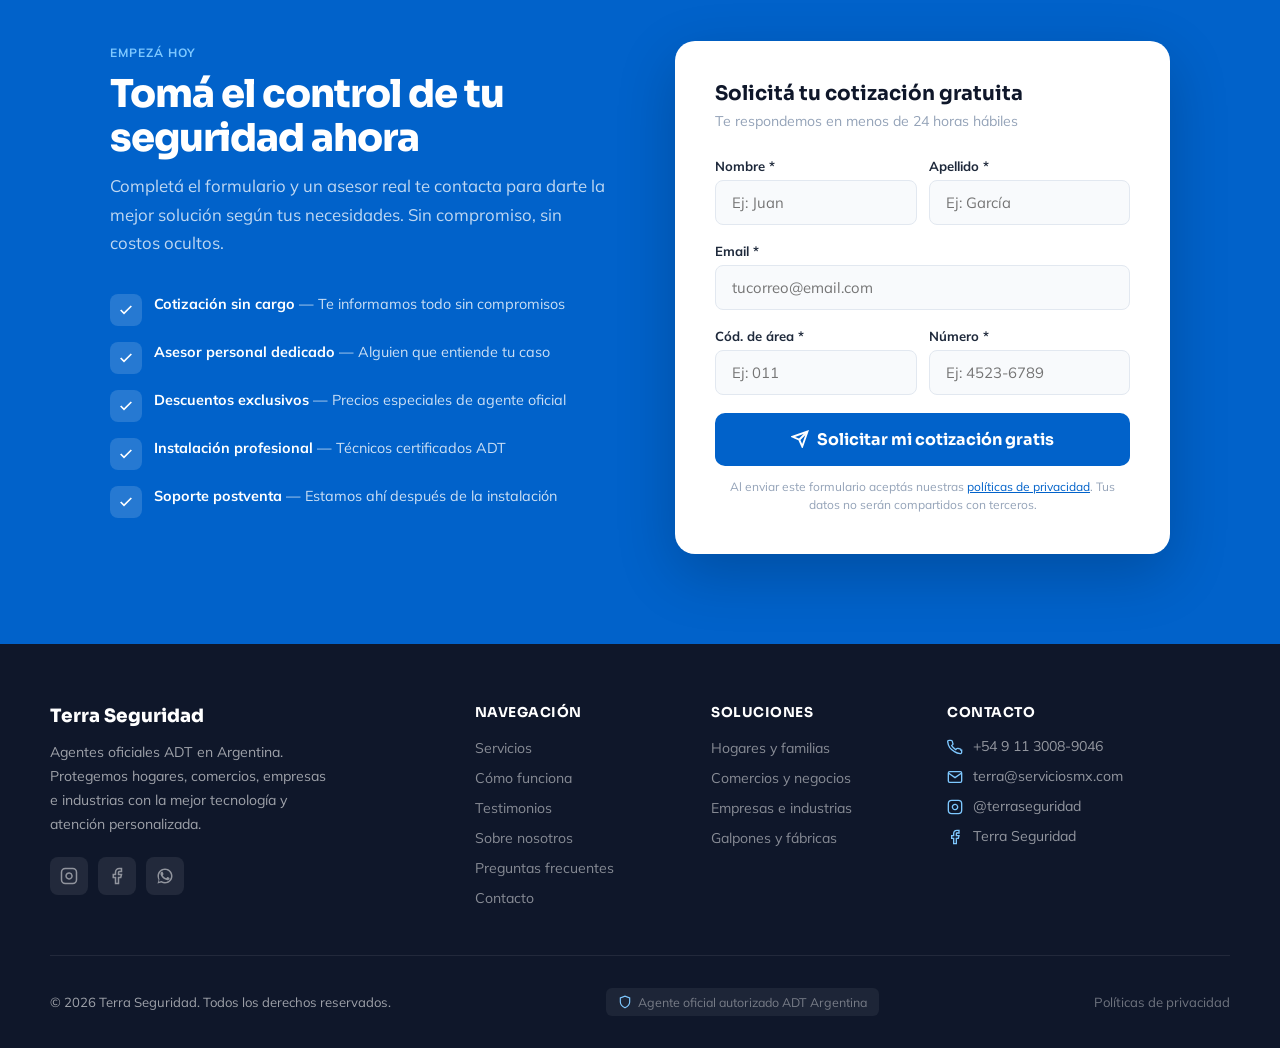
==== commit c2426c24: "logo added and corrections" ====
--- a/index.html
+++ b/index.html
@@ -37,6 +37,7 @@
     <a href="#inicio" class="nav-logo">
       <img src="./assets/images/blueTerraLogo.png" alt="Terra Seguridad" onerror="this.style.display='none'" />
     </a>
+    <img src="./assets/images/agente-oficial-adt.png" alt="Logo agente oficial ADT" class="nav-logo-extra" />
     <ul class="nav-links">
       <li><a href="#servicios">Servicios</a></li>
       <li><a href="#como-funciona">Cómo funciona</a></li>
@@ -70,7 +71,7 @@
     <div>
       <div class="hero-badge">
         <svg viewBox="0 0 14 14" fill="none"><path d="M7 1L9 5.5H13.5L10 8.5L11.5 13L7 10.5L2.5 13L4 8.5L0.5 5.5H5L7 1Z" fill="currentColor"/></svg>
-        Agente Oficial ADT
+        Seguridad certificada en todo el país
       </div>
       <h1 class="hero-title">
         Tu familia y tu negocio<br/>
@@ -413,7 +414,7 @@
         <p class="testi-text">Contraté la alarma para mi casa hace 6 meses. El proceso fue clarísimo, el asesor me explicó todo, y la instalación fue en tiempo récord. Ahora me voy de vacaciones sin preocupaciones.</p>
         <div class="testi-author">
           <div class="testi-avatar">MR</div>
-          <div><div class="testi-name">Marcela R.</div><div class="testi-role">Cliente hogar — Córdoba</div></div>
+          <div><div class="testi-name">Natalia Caldez</div><div class="testi-role">Docente — Córdoba</div></div>
         </div>
       </div>
       <div class="testi-card fade-up">
@@ -428,7 +429,7 @@
         <p class="testi-text">Tengo un local en el centro y me habían robado dos veces. Desde que instalé el sistema con Terra, más de un año sin incidentes. El precio que conseguí con ellos fue mucho mejor que llamando a ADT directamente.</p>
         <div class="testi-author">
           <div class="testi-avatar">JL</div>
-          <div><div class="testi-name">Jorge L.</div><div class="testi-role">Dueño de comercio — Santa Fe</div></div>
+          <div><div class="testi-name">Paula Apaza</div><div class="testi-role">Dueño de comercio — Buenos Aires</div></div>
         </div>
       </div>
       <div class="testi-card fade-up">
@@ -443,7 +444,7 @@
         <p class="testi-text">Equipamos toda la planta industrial con el sistema ADT a través de Terra. Cubrimos más de 2000m² y el proceso fue ordenado y profesional. El seguimiento después de la instalación fue excelente.</p>
         <div class="testi-author">
           <div class="testi-avatar">CP</div>
-          <div><div class="testi-name">Carlos P.</div><div class="testi-role">Gerente de operaciones — Mendoza</div></div>
+          <div><div class="testi-name">Sasha Otrovsky</div><div class="testi-role">Gerente de operaciones — Mendoza</div></div>
         </div>
       </div>
     </div>
--- a/styles.css
+++ b/styles.css
@@ -43,6 +43,15 @@
   backdrop-filter: blur(12px);
   border-bottom: 1px solid var(--gray-200);
   transition: box-shadow .3s;
+}
+.nav-brand {
+  display: flex;
+  align-items: center;
+  gap: 16px;
+}
+.nav-logo-extra {
+  height: 44px;
+  width: auto;
 }
 .nav.scrolled { box-shadow: 0 4px 20px rgba(1,98,202,.1); }
 .nav-inner {
